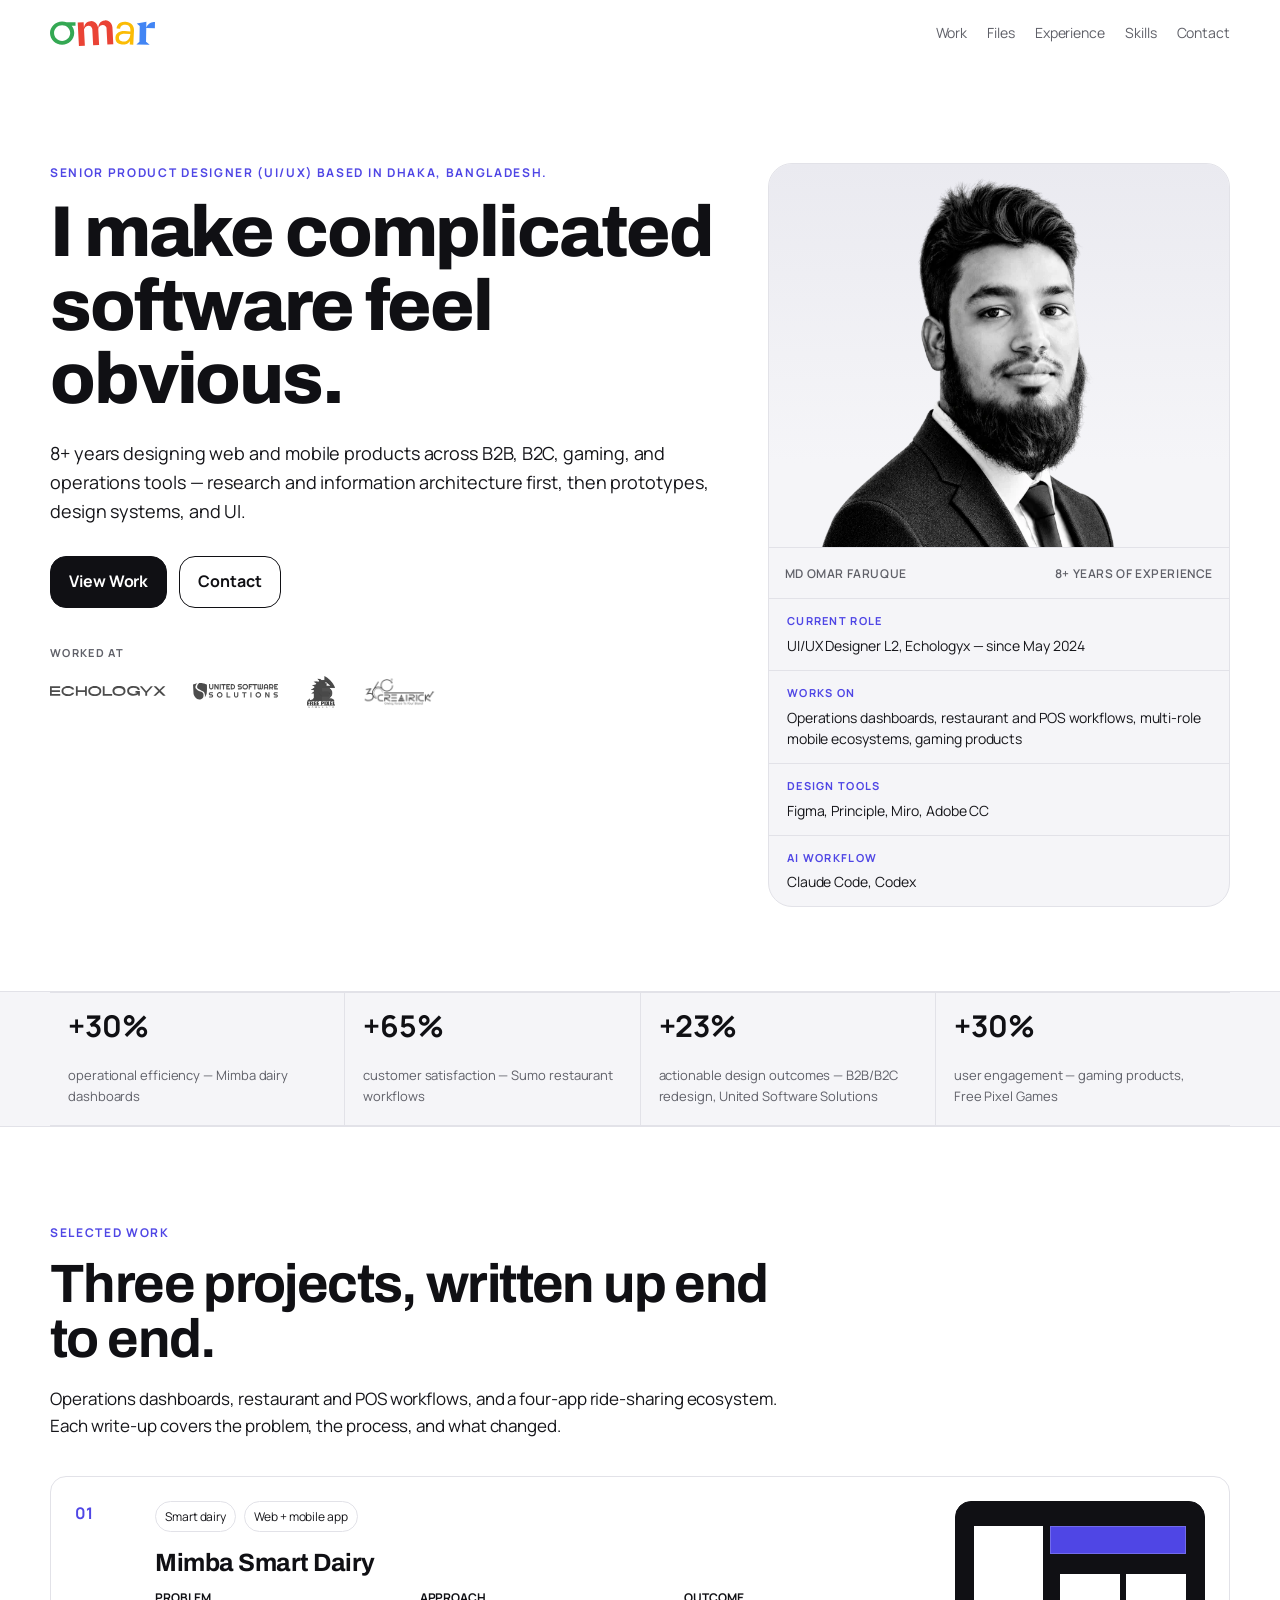
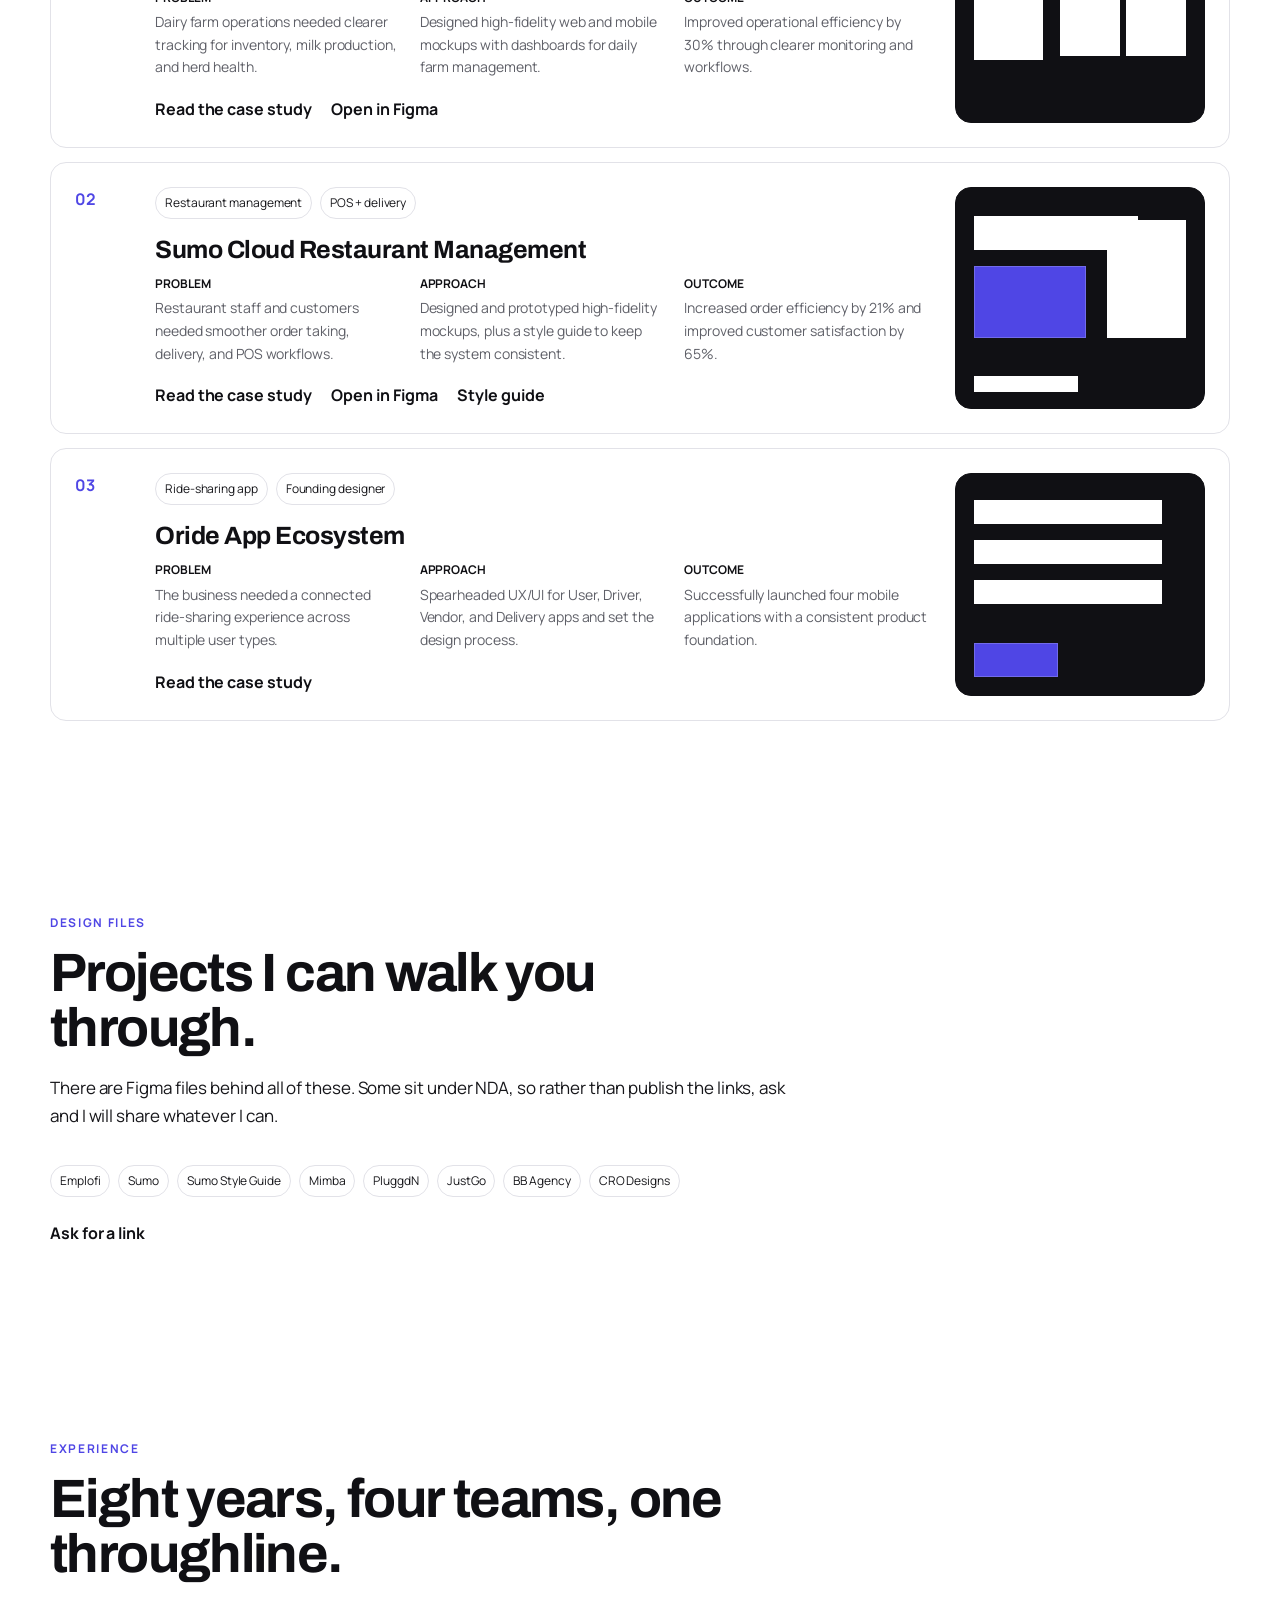
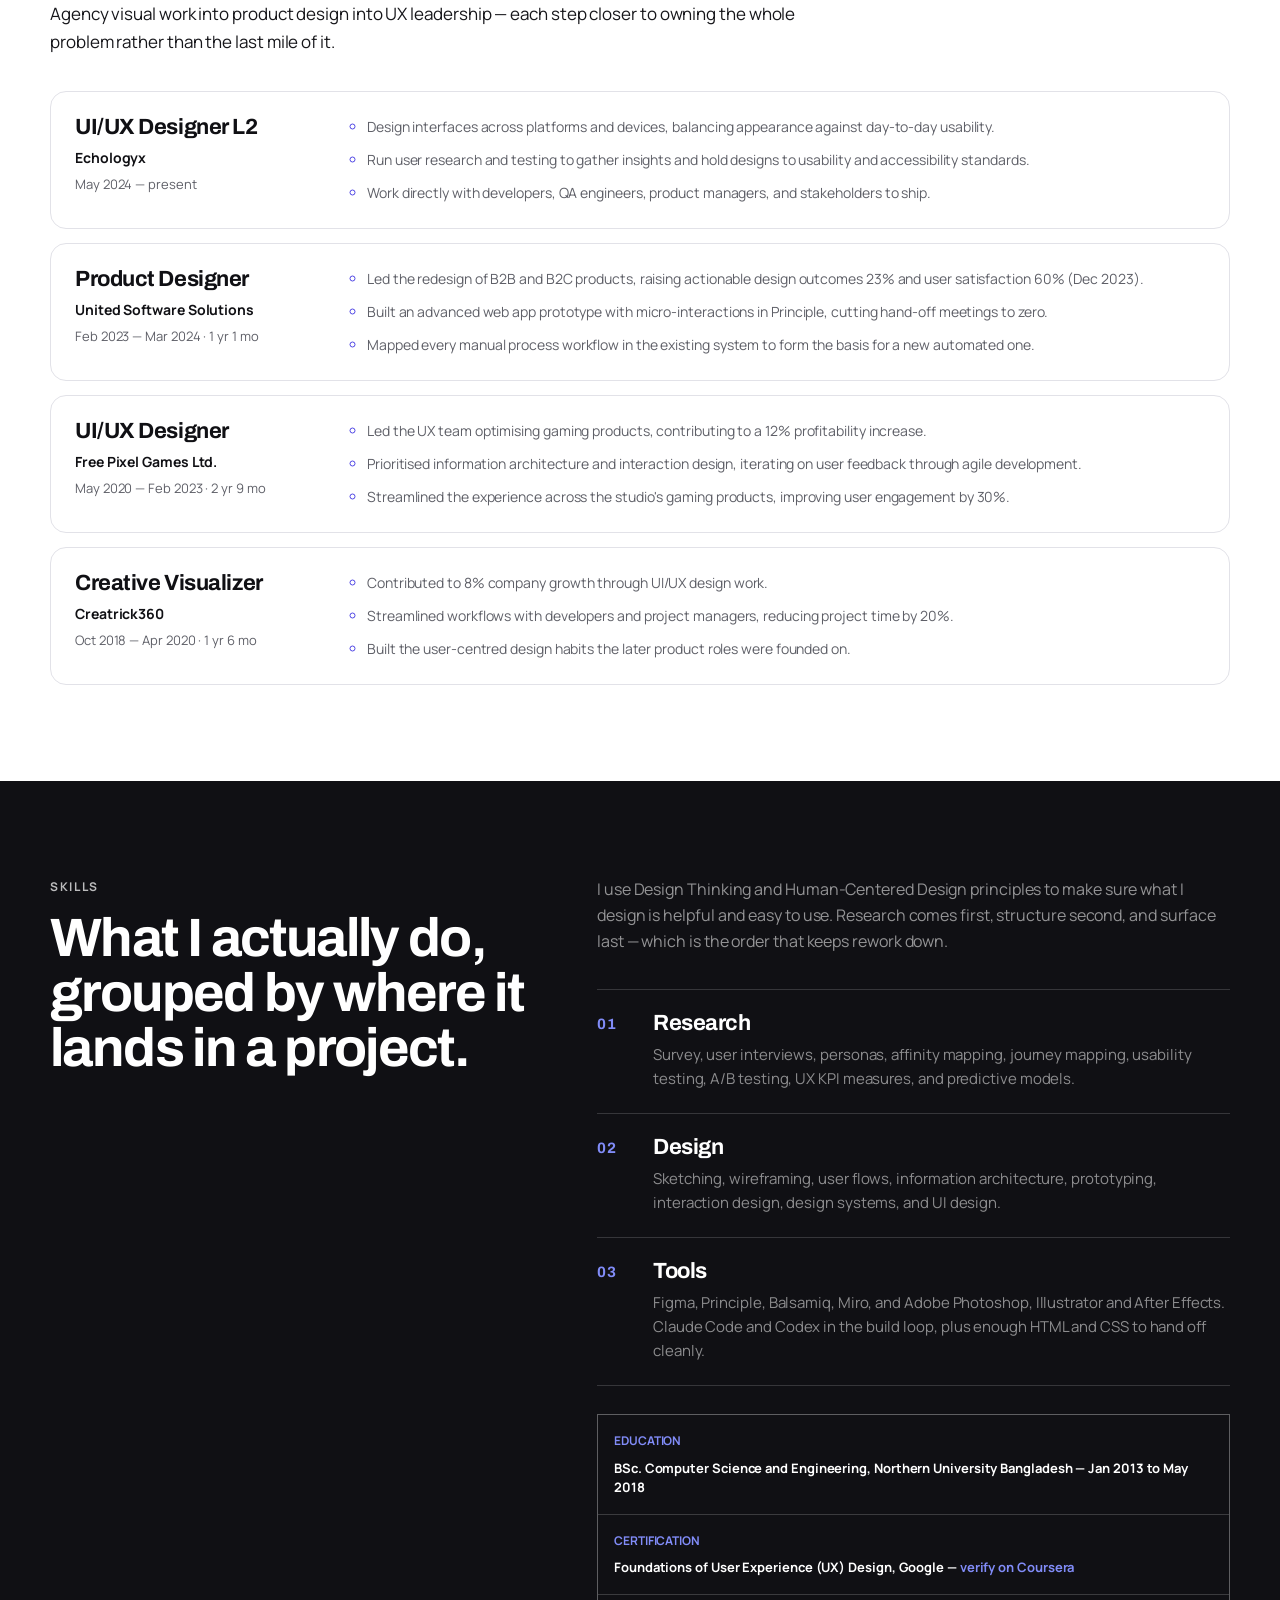
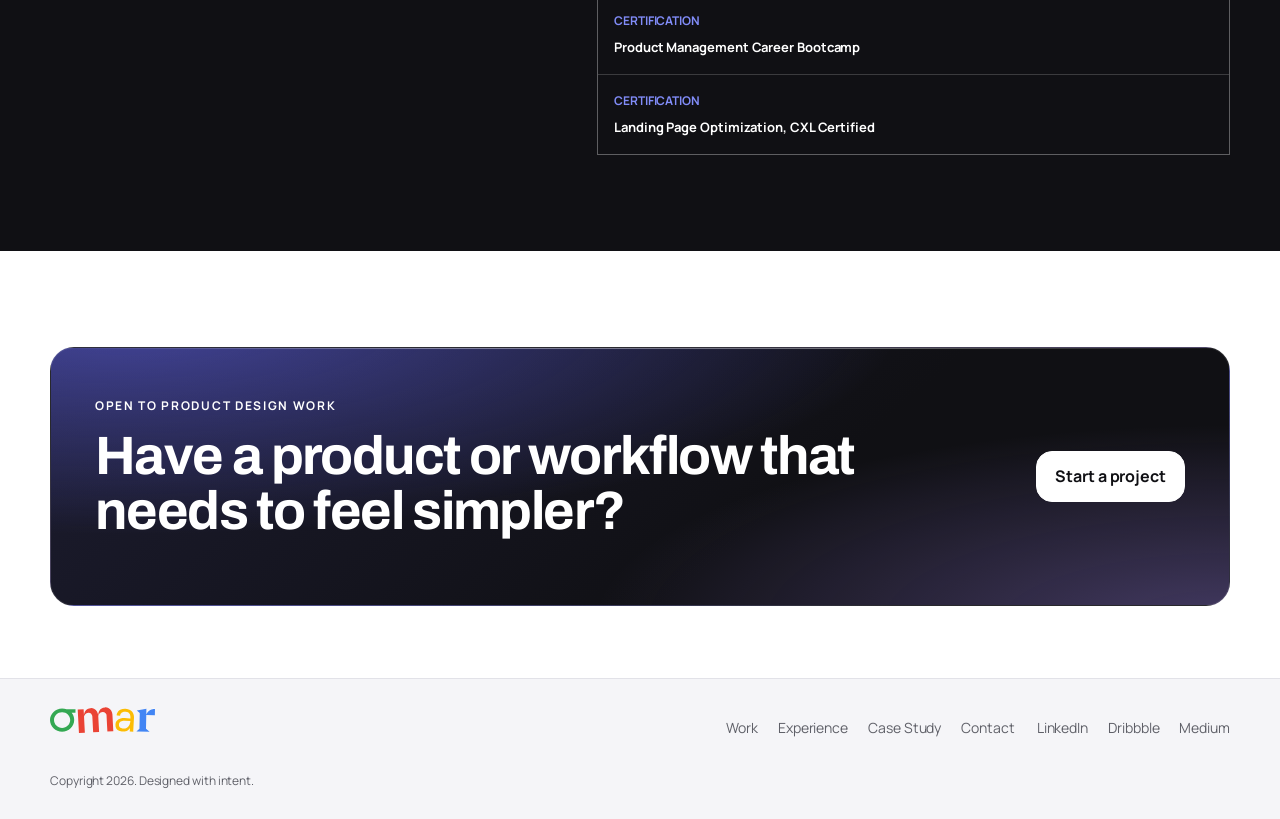
==== index.html @ 3c1ce565 "Drop the Based in row and loosen the portrait crop The card is down to four rows: current role, work" ====
<!doctype html>
<html lang="en">
  <head>
    <meta charset="utf-8">
    <meta name="viewport" content="width=device-width, initial-scale=1">
    <title>Md Omar Faruque | Senior Product Designer (UI/UX)</title>
    <meta
      name="description"
      content="Portfolio for Md Omar Faruque, a Senior Product Designer (UI/UX) in Dhaka with 8+ years designing web and mobile products across B2B, B2C, gaming, and operations tools."
    >
    <link rel="canonical" href="https://omarshowcase.netlify.app/">

    <link rel="icon" href="favicon.svg" type="image/svg+xml">
    <link rel="apple-touch-icon" href="apple-touch-icon.png">
    <meta name="theme-color" content="#ffffff">

    <meta property="og:type" content="website">
    <meta property="og:site_name" content="Md Omar Faruque">
    <meta property="og:url" content="https://omarshowcase.netlify.app/">
    <meta property="og:title" content="Md Omar Faruque | Senior Product Designer (UI/UX)">
    <meta property="og:description" content="Portfolio for Md Omar Faruque, a Senior Product Designer (UI/UX) in Dhaka with 8+ years designing web and mobile products across B2B, B2C, gaming, and operations tools.">
    <meta property="og:image" content="https://omarshowcase.netlify.app/og-image.png">
    <meta property="og:image:width" content="1200">
    <meta property="og:image:height" content="630">
    <meta property="og:image:alt" content="Md Omar Faruque, Senior Product Designer, Dhaka Bangladesh">

    <meta name="twitter:card" content="summary_large_image">
    <meta name="twitter:title" content="Md Omar Faruque | Senior Product Designer (UI/UX)">
    <meta name="twitter:description" content="Portfolio for Md Omar Faruque, a Senior Product Designer (UI/UX) in Dhaka with 8+ years designing web and mobile products across B2B, B2C, gaming, and operations tools.">
    <meta name="twitter:image" content="https://omarshowcase.netlify.app/og-image.png">

    <link rel="preconnect" href="https://fonts.googleapis.com">
    <link rel="preconnect" href="https://fonts.gstatic.com" crossorigin>
    <link
      rel="stylesheet"
      href="https://fonts.googleapis.com/css2?family=Archivo:wght@600;700;800&family=Manrope:wght@400;500;600;700&display=swap"
    >
    <link rel="stylesheet" href="styles.css">

    <script type="application/ld+json">
      {
        "@context": "https://schema.org",
        "@type": "Person",
        "name": "Md Omar Faruque",
        "jobTitle": "Senior Product Designer (UI/UX)",
        "url": "https://omarshowcase.netlify.app/",
        "email": "mailto:omarmahin0@gmail.com",
        "telephone": "+8801736316043",
        "address": { "@type": "PostalAddress", "addressLocality": "Dhaka", "addressCountry": "BD" },
        "worksFor": { "@type": "Organization", "name": "Echologyx" },
        "alumniOf": { "@type": "CollegeOrUniversity", "name": "Northern University Bangladesh" },
        "knowsAbout": [
          "Product design",
          "UX research",
          "Information architecture",
          "Design systems",
          "Prototyping",
          "Usability testing",
          "A/B testing"
        ],
        "sameAs": [
          "https://www.linkedin.com/in/omarmahin/",
          "https://dribbble.com/omarmahin",
          "https://medium.com/@omarmahin0",
          "https://github.com/omar-mahin"
        ]
      }
    </script>
  </head>
  <body>
    <a class="skip-link" href="#main">Skip to content</a>

    <header class="site-header" data-header>
      <nav class="nav shell" aria-label="Primary navigation">
        <a class="brand" href="index.html" aria-label="Md Omar Faruque home">
          <img class="brand-mark" src="logo-color.svg" alt="Omar" width="494" height="122">
        </a>

        <button class="nav-toggle" type="button" aria-expanded="false" aria-controls="nav-links" data-nav-toggle>
          <span class="sr-only">Toggle navigation</span>
          <span></span>
          <span></span>
        </button>

        <div class="nav-links" id="nav-links" data-nav-links>
          <a href="#work">Work</a>
          <a href="#files">Files</a>
          <a href="#experience">Experience</a>
          <a href="#skills">Skills</a>
          <a href="contact.html">Contact</a>
        </div>
      </nav>
    </header>

    <main id="main">
      <section class="hero shell section-pad" aria-labelledby="hero-title">
        <div class="hero-copy reveal">
          <p class="eyebrow">Senior Product Designer (UI/UX) based in Dhaka, Bangladesh.</p>
          <h1 id="hero-title">I make complicated software feel obvious.</h1>
          <p class="hero-lede">
            8+ years designing web and mobile products across B2B, B2C, gaming, and
            operations tools &mdash; research and information architecture first,
            then prototypes, design systems, and UI.
          </p>
          <div class="hero-actions" aria-label="Primary calls to action">
            <a class="btn btn-primary" href="#work">View Work</a>
            <a class="btn btn-secondary" href="contact.html">Contact</a>
          </div>

          <div class="hero-clients">
            <span>Worked at</span>
            <ul class="logo-row" aria-label="Employers">
              <li>
                <img class="logo-elx" src="logo-echologyx.svg" alt="Echologyx" width="88" height="9">
              </li>
              <li>
                <img class="logo-uss" src="logo-uss.svg" alt="United Software Solutions" width="77" height="15">
              </li>
              <li>
                <img class="logo-fpg" src="logo-fpg.webp" alt="Free Pixel Games" width="105" height="120">
              </li>
              <li>
                <img class="logo-ctk" src="logo-creatrick.webp" alt="Creatrick360" width="328" height="120">
              </li>
            </ul>
          </div>
        </div>

        <div class="signal-board reveal" aria-labelledby="glance-title">
          <img
            class="portrait"
            src="portrait.webp"
            alt="Md Omar Faruque"
            width="760"
            height="760"
            decoding="async"
          >
          <div class="signal-topline">
            <span id="glance-title">Md Omar Faruque</span>
            <span>8+ years of experience</span>
          </div>
          <dl class="fact-list">
            <div>
              <dt>Current role</dt>
              <dd>UI/UX Designer L2, Echologyx &mdash; since May 2024</dd>
            </div>
            <div>
              <dt>Works on</dt>
              <dd>Operations dashboards, restaurant and POS workflows, multi-role mobile ecosystems, gaming products</dd>
            </div>
            <div>
              <dt>Design tools</dt>
              <dd>Figma, Principle, Miro, Adobe CC</dd>
            </div>
            <div>
              <dt>AI workflow</dt>
              <dd>Claude Code, Codex</dd>
            </div>
          </dl>
        </div>
      </section>

      <section class="trust-strip" aria-label="Measured outcomes">
        <div class="shell trust-grid reveal">
          <div>
            <strong>+30%</strong>
            <span>operational efficiency &mdash; Mimba dairy dashboards</span>
          </div>
          <div>
            <strong>+65%</strong>
            <span>customer satisfaction &mdash; Sumo restaurant workflows</span>
          </div>
          <div>
            <strong>+23%</strong>
            <span>actionable design outcomes &mdash; B2B/B2C redesign, United Software Solutions</span>
          </div>
          <div>
            <strong>+30%</strong>
            <span>user engagement &mdash; gaming products, Free Pixel Games</span>
          </div>
        </div>
      </section>

      <section class="section shell" id="work" aria-labelledby="work-title">
        <div class="section-heading reveal">
          <p class="eyebrow">Selected work</p>
          <h2 id="work-title">Three projects, written up end to end.</h2>
          <p>
            Operations dashboards, restaurant and POS workflows, and a four-app
            ride-sharing ecosystem. Each write-up covers the problem, the process,
            and what changed.
          </p>
        </div>

        <div class="work-list">
          <article class="work-card reveal">
            <div class="work-inner">
              <div class="work-index">01</div>
              <div class="work-main">
                <p class="tag-row">
                  <span>Smart dairy</span>
                  <span>Web + mobile app</span>
                </p>
                <h3><a href="case-study.html?work=mimba">Mimba Smart Dairy</a></h3>
                <div class="work-detail-grid">
                  <div>
                    <span>Problem</span>
                    <p>Dairy farm operations needed clearer tracking for inventory, milk production, and herd health.</p>
                  </div>
                  <div>
                    <span>Approach</span>
                    <p>Designed high-fidelity web and mobile mockups with dashboards for daily farm management.</p>
                  </div>
                  <div>
                    <span>Outcome</span>
                    <p>Improved operational efficiency by 30% through clearer monitoring and workflows.</p>
                  </div>
                </div>
                <p class="work-actions">
                  <a class="text-link" href="case-study.html?work=mimba">Read the case study</a>
                  <a
                    class="text-link"
                    href="https://www.figma.com/design/SdHv4DPoptVmwilCQqC9G5/MIMBA-Redesign?m=auto&amp;t=3VMGWZZxsRUWzMv9-6"
                    target="_blank"
                    rel="noopener noreferrer"
                  >Open in Figma</a>
                </p>
              </div>
              <div class="project-visual visual-analytics" aria-hidden="true">
                <span></span>
                <span></span>
                <span></span>
                <span></span>
              </div>
            </div>
          </article>

          <article class="work-card reveal">
            <div class="work-inner">
              <div class="work-index">02</div>
              <div class="work-main">
                <p class="tag-row">
                  <span>Restaurant management</span>
                  <span>POS + delivery</span>
                </p>
                <h3><a href="case-study.html?work=sumo">Sumo Cloud Restaurant Management</a></h3>
                <div class="work-detail-grid">
                  <div>
                    <span>Problem</span>
                    <p>Restaurant staff and customers needed smoother order taking, delivery, and POS workflows.</p>
                  </div>
                  <div>
                    <span>Approach</span>
                    <p>Designed and prototyped high-fidelity mockups, plus a style guide to keep the system consistent.</p>
                  </div>
                  <div>
                    <span>Outcome</span>
                    <p>Increased order efficiency by 21% and improved customer satisfaction by 65%.</p>
                  </div>
                </div>
                <p class="work-actions">
                  <a class="text-link" href="case-study.html?work=sumo">Read the case study</a>
                  <a
                    class="text-link"
                    href="https://www.figma.com/design/eFVkKRA64gOE8355BxIgT2/SUMO--Restaurant-Management-System?m=auto&amp;t=3VMGWZZxsRUWzMv9-6"
                    target="_blank"
                    rel="noopener noreferrer"
                  >Open in Figma</a>
                  <a
                    class="text-link"
                    href="https://www.figma.com/design/XGqCnlhwkibeddAidSZUm7/Sumo---Style-Guide?m=auto&amp;t=3VMGWZZxsRUWzMv9-6"
                    target="_blank"
                    rel="noopener noreferrer"
                  >Style guide</a>
                </p>
              </div>
              <div class="project-visual visual-checkout" aria-hidden="true">
                <span></span>
                <span></span>
                <span></span>
                <span></span>
              </div>
            </div>
          </article>

          <article class="work-card reveal">
            <div class="work-inner">
              <div class="work-index">03</div>
              <div class="work-main">
                <p class="tag-row">
                  <span>Ride-sharing app</span>
                  <span>Founding designer</span>
                </p>
                <h3><a href="case-study.html?work=oride">Oride App Ecosystem</a></h3>
                <div class="work-detail-grid">
                  <div>
                    <span>Problem</span>
                    <p>The business needed a connected ride-sharing experience across multiple user types.</p>
                  </div>
                  <div>
                    <span>Approach</span>
                    <p>Spearheaded UX/UI for User, Driver, Vendor, and Delivery apps and set the design process.</p>
                  </div>
                  <div>
                    <span>Outcome</span>
                    <p>Successfully launched four mobile applications with a consistent product foundation.</p>
                  </div>
                </div>
                <p class="work-actions">
                  <a class="text-link" href="case-study.html?work=oride">Read the case study</a>
                </p>
              </div>
              <div class="project-visual visual-lending" aria-hidden="true">
                <span></span>
                <span></span>
                <span></span>
                <span></span>
              </div>
            </div>
          </article>
        </div>
      </section>

      <section class="section shell" id="files" aria-labelledby="files-title">
        <div class="section-heading reveal">
          <p class="eyebrow">Design files</p>
          <h2 id="files-title">Projects I can walk you through.</h2>
          <p>
            There are Figma files behind all of these. Some sit under NDA, so rather
            than publish the links, ask and I will share whatever I can.
          </p>
        </div>

        <div class="client-row reveal" aria-label="Projects with design files">
          <span>Emplofi</span>
          <span>Sumo</span>
          <span>Sumo Style Guide</span>
          <span>Mimba</span>
          <span>PluggdN</span>
          <span>JustGo</span>
          <span>BB Agency</span>
          <span>CRO Designs</span>
        </div>

        <p class="files-cta reveal">
          <a class="text-link" href="contact.html">Ask for a link</a>
        </p>
      </section>

      <section class="section shell" id="experience" aria-labelledby="experience-title">
        <div class="section-heading reveal">
          <p class="eyebrow">Experience</p>
          <h2 id="experience-title">Eight years, four teams, one throughline.</h2>
          <p>
            Agency visual work into product design into UX leadership &mdash; each
            step closer to owning the whole problem rather than the last mile of it.
          </p>
        </div>

        <ol class="timeline">
          <li class="role reveal">
            <div class="role-head">
              <h3>UI/UX Designer L2</h3>
              <p class="role-org">Echologyx</p>
              <p class="role-dates">May 2024 &mdash; present</p>
            </div>
            <ul class="role-points">
              <li>Design interfaces across platforms and devices, balancing appearance against day-to-day usability.</li>
              <li>Run user research and testing to gather insights and hold designs to usability and accessibility standards.</li>
              <li>Work directly with developers, QA engineers, product managers, and stakeholders to ship.</li>
            </ul>
          </li>

          <li class="role reveal">
            <div class="role-head">
              <h3>Product Designer</h3>
              <p class="role-org">United Software Solutions</p>
              <p class="role-dates">Feb 2023 &mdash; Mar 2024 &middot; 1 yr 1 mo</p>
            </div>
            <ul class="role-points">
              <li>Led the redesign of B2B and B2C products, raising actionable design outcomes 23% and user satisfaction 60% (Dec 2023).</li>
              <li>Built an advanced web app prototype with micro-interactions in Principle, cutting hand-off meetings to zero.</li>
              <li>Mapped every manual process workflow in the existing system to form the basis for a new automated one.</li>
            </ul>
          </li>

          <li class="role reveal">
            <div class="role-head">
              <h3>UI/UX Designer</h3>
              <p class="role-org">Free Pixel Games Ltd.</p>
              <p class="role-dates">May 2020 &mdash; Feb 2023 &middot; 2 yr 9 mo</p>
            </div>
            <ul class="role-points">
              <li>Led the UX team optimising gaming products, contributing to a 12% profitability increase.</li>
              <li>Prioritised information architecture and interaction design, iterating on user feedback through agile development.</li>
              <li>Streamlined the experience across the studio's gaming products, improving user engagement by 30%.</li>
            </ul>
          </li>

          <li class="role reveal">
            <div class="role-head">
              <h3>Creative Visualizer</h3>
              <p class="role-org">Creatrick360</p>
              <p class="role-dates">Oct 2018 &mdash; Apr 2020 &middot; 1 yr 6 mo</p>
            </div>
            <ul class="role-points">
              <li>Contributed to 8% company growth through UI/UX design work.</li>
              <li>Streamlined workflows with developers and project managers, reducing project time by 20%.</li>
              <li>Built the user-centred design habits the later product roles were founded on.</li>
            </ul>
          </li>
        </ol>
      </section>

      <section class="section section-invert" id="skills" aria-labelledby="skills-title">
        <div class="shell about-grid">
          <div class="section-heading reveal">
            <p class="eyebrow">Skills</p>
            <h2 id="skills-title">What I actually do, grouped by where it lands in a project.</h2>
          </div>
          <div class="about-copy reveal">
            <p>
              I use Design Thinking and Human-Centered Design principles to make sure what
              I design is helpful and easy to use. Research comes first, structure second,
              and surface last &mdash; which is the order that keeps rework down.
            </p>

            <ol class="capability-list">
              <li>
                <span class="capability-index">01</span>
                <div class="capability-body">
                  <h3>Research</h3>
                  <p>Survey, user interviews, personas, affinity mapping, journey mapping, usability testing, A/B testing, UX KPI measures, and predictive models.</p>
                </div>
              </li>
              <li>
                <span class="capability-index">02</span>
                <div class="capability-body">
                  <h3>Design</h3>
                  <p>Sketching, wireframing, user flows, information architecture, prototyping, interaction design, design systems, and UI design.</p>
                </div>
              </li>
              <li>
                <span class="capability-index">03</span>
                <div class="capability-body">
                  <h3>Tools</h3>
                  <p>Figma, Principle, Balsamiq, Miro, and Adobe Photoshop, Illustrator and After Effects. Claude Code and Codex in the build loop, plus enough HTML and CSS to hand off cleanly.</p>
                </div>
              </li>
            </ol>

            <div class="credential-grid" aria-label="Education and certifications">
              <div>
                <span>Education</span>
                <strong>BSc. Computer Science and Engineering, Northern University Bangladesh &mdash; Jan 2013 to May 2018</strong>
              </div>
              <div>
                <span>Certification</span>
                <strong>
                  Foundations of User Experience (UX) Design, Google &mdash;
                  <a class="text-link" href="https://www.coursera.org/account/accomplishments/certificate/3TKT4LXVLS7W" target="_blank" rel="noopener noreferrer">verify on Coursera</a>
                </strong>
              </div>
              <div>
                <span>Certification</span>
                <strong>Product Management Career Bootcamp</strong>
              </div>
              <div>
                <span>Certification</span>
                <strong>Landing Page Optimization, CXL Certified</strong>
              </div>
            </div>
          </div>
        </div>
      </section>

      <section class="section shell final-cta reveal" aria-labelledby="cta-title">
        <div>
          <p class="eyebrow">Open to product design work</p>
          <h2 id="cta-title">Have a product or workflow that needs to feel simpler?</h2>
        </div>
        <div class="cta-actions">
          <a class="btn btn-primary" href="contact.html">Start a project</a>
        </div>
      </section>
    </main>

    <footer class="site-footer">
      <div class="shell footer-grid">
        <a class="brand" href="index.html" aria-label="Md Omar Faruque home">
          <img class="brand-mark" src="logo-color.svg" alt="Omar" width="494" height="122">
        </a>
        <nav class="footer-links" aria-label="Footer navigation">
          <a href="#work">Work</a>
          <a href="#experience">Experience</a>
          <a href="case-study.html">Case Study</a>
          <a href="contact.html">Contact</a>
        </nav>
        <div class="social-links" aria-label="Social links">
          <a href="https://www.linkedin.com/in/omarmahin/" target="_blank" rel="noopener noreferrer me">LinkedIn</a>
          <a href="https://dribbble.com/omarmahin" target="_blank" rel="noopener noreferrer me">Dribbble</a>
          <a href="https://medium.com/@omarmahin0" target="_blank" rel="noopener noreferrer me">Medium</a>
        </div>
        <p class="copyright">Copyright 2026. Designed with intent.</p>
      </div>
    </footer>

    <script src="script.js"></script>
  </body>
</html>
---- styles.css ----
:root {
  --font-sans: "Manrope", ui-sans-serif, system-ui, -apple-system, "Segoe UI", Roboto,
    Helvetica, Arial, sans-serif;
  --font-display: "Archivo", var(--font-sans);

  --black: #101014;
  --white: #ffffff;
  --accent: #4f46e5;
  --accent-on-dark: #818cf8;
  --ink: #16161a;
  --muted: #5f6068;
  --line: #e2e2e8;
  --soft: #f5f5f8;
  --soft-2: #eaeaf0;
  --focus: #4338ca;
  --header: rgba(255, 255, 255, 0.9);
  --max: 1180px;
  --pad: 20px;
  --radius: 16px;
  --radius-sm: 10px;
  --ease: cubic-bezier(0.22, 1, 0.36, 1);
}

* {
  box-sizing: border-box;
}

html {
  scroll-behavior: smooth;
}

body {
  margin: 0;
  color: var(--black);
  background: var(--white);
  font-family: var(--font-sans);
  font-size: 16px;
  line-height: 1.62;
  letter-spacing: -0.005em;
  text-rendering: optimizeLegibility;
  -webkit-font-smoothing: antialiased;
}

body.nav-open {
  overflow: hidden;
}

img,
svg {
  display: block;
  max-width: 100%;
}

a {
  color: inherit;
  text-decoration: none;
}

button,
input,
textarea,
select {
  font: inherit;
}

button {
  cursor: pointer;
}

::selection {
  color: var(--white);
  background: var(--accent);
}

.sr-only {
  position: absolute;
  width: 1px;
  height: 1px;
  padding: 0;
  margin: -1px;
  overflow: hidden;
  clip: rect(0, 0, 0, 0);
  white-space: nowrap;
  border: 0;
}

.skip-link {
  position: fixed;
  top: 12px;
  left: 12px;
  z-index: 200;
  padding: 10px 14px;
  color: var(--white);
  background: var(--black);
  transform: translateY(-160%);
  transition: transform 180ms var(--ease);
}

.skip-link:focus {
  transform: translateY(0);
}

.shell {
  width: min(100% - (var(--pad) * 2), var(--max));
  margin-inline: auto;
}

.section-pad {
  padding-top: 84px;
  padding-bottom: 48px;
}

.section {
  padding-top: 72px;
  padding-bottom: 72px;
}

.site-header {
  position: sticky;
  top: 0;
  z-index: 100;
  background: var(--header);
  border-bottom: 1px solid transparent;
  backdrop-filter: blur(14px);
  transition: border-color 180ms ease, background 180ms ease;
}

.site-header.is-scrolled {
  border-bottom-color: var(--line);
}

.nav {
  min-height: 66px;
  display: flex;
  align-items: center;
  justify-content: space-between;
  gap: 18px;
}

.brand {
  display: inline-flex;
  align-items: center;
}

.brand-mark {
  width: auto;
  height: 26px;
}

.nav-toggle {
  width: 44px;
  height: 44px;
  display: inline-grid;
  place-items: center;
  gap: 0;
  padding: 0;
  color: var(--black);
  background: var(--white);
  border: 1px solid var(--line);
  border-radius: var(--radius);
}

.nav-toggle span:not(.sr-only) {
  width: 18px;
  height: 1px;
  display: block;
  background: currentColor;
  transition: transform 180ms var(--ease);
}

.nav-toggle[aria-expanded="true"] span:nth-child(2) {
  transform: translateY(4px) rotate(45deg);
}

.nav-toggle[aria-expanded="true"] span:nth-child(3) {
  transform: translateY(-4px) rotate(-45deg);
}

.nav-links {
  position: fixed;
  inset: 66px var(--pad) auto var(--pad);
  display: grid;
  gap: 4px;
  padding: 12px;
  background: var(--white);
  border: 1px solid var(--line);
  border-radius: var(--radius);
  box-shadow: 0 28px 60px rgba(0, 0, 0, 0.14);
  opacity: 0;
  pointer-events: none;
  transform: translateY(-8px);
  transition: opacity 180ms var(--ease), transform 180ms var(--ease);
}

.nav-links.is-open {
  opacity: 1;
  pointer-events: auto;
  transform: translateY(0);
}

.nav-links a,
.footer-links a,
.social-links a,
.social-links span {
  position: relative;
  min-height: 42px;
  display: inline-flex;
  align-items: center;
  color: var(--muted);
  font-size: 14px;
  transition: color 160ms ease;
}

.nav-links a {
  padding: 0 10px;
}

.nav-links a:hover,
.footer-links a:hover,
.social-links a:hover,
.nav-links a[aria-current="page"] {
  color: var(--black);
}

.nav-links a::after,
.footer-links a::after,
.social-links a::after,
.text-link::after,
.back-link::after {
  content: "";
  position: absolute;
  right: 0;
  bottom: 7px;
  left: 0;
  height: 1px;
  background: var(--accent);
  transform: scaleX(0);
  transform-origin: left;
  transition: transform 180ms var(--ease);
}

.nav-links a:hover::after,
.footer-links a:hover::after,
.social-links a:hover::after,
.text-link:hover::after,
.back-link:hover::after {
  transform: scaleX(1);
}

.hero {
  display: grid;
  gap: 44px;
  min-height: 0;
  align-items: start;
}

.eyebrow {
  margin: 0 0 14px;
  color: var(--accent);
  font-size: 12px;
  font-weight: 700;
  letter-spacing: 0.14em;
  text-transform: uppercase;
}

h1,
h2,
h3,
p {
  margin-top: 0;
}

h1,
h2,
h3 {
  font-family: var(--font-display);
  line-height: 1.02;
  font-weight: 700;
  letter-spacing: -0.03em;
  overflow-wrap: break-word;
}

h1 {
  max-width: 17ch;
  margin-bottom: 22px;
  font-size: 40px;
  font-weight: 800;
}

h2 {
  margin-bottom: 18px;
  font-size: 32px;
}

h3 {
  margin-bottom: 12px;
  font-size: 20px;
  letter-spacing: -0.02em;
}

p {
  color: var(--muted);
}

.hero-lede {
  max-width: 680px;
  margin-bottom: 30px;
  color: var(--ink);
  font-size: 15px;
}

.hero-actions,
.cta-actions {
  display: flex;
  flex-wrap: wrap;
  gap: 12px;
  align-items: center;
}

.btn {
  min-height: 46px;
  display: inline-flex;
  align-items: center;
  justify-content: center;
  padding: 12px 18px;
  border: 1px solid var(--black);
  border-radius: var(--radius);
  font-weight: 700;
  transition: transform 160ms var(--ease), background 160ms ease, color 160ms ease, border-color 160ms ease;
}

.btn:hover {
  transform: translateY(-2px);
}

.btn-primary {
  color: var(--white);
  background: var(--black);
}

.btn-primary:hover {
  border-color: var(--accent);
  background: var(--accent);
}

.btn-secondary {
  color: var(--black);
  background: var(--white);
}

.btn-secondary:hover {
  color: var(--accent);
  border-color: var(--accent);
}

.text-link,
.back-link {
  position: relative;
  display: inline-flex;
  width: fit-content;
  color: var(--black);
  font-weight: 700;
}

.signal-board {
  position: relative;
  overflow: hidden;
  border: 1px solid var(--line);
  border-radius: 24px;
  background: var(--soft);
}

.portrait {
  width: 100%;
  height: auto;
  aspect-ratio: 6 / 5;
  object-fit: cover;
  object-position: 50% 20%;
  background: linear-gradient(180deg, var(--soft-2) 0%, var(--soft) 78%);
}

.signal-topline,
.signal-topline span {
  white-space: nowrap;
}

.fact-list {
  position: relative;
  z-index: 1;
}

.signal-topline {
  min-height: 52px;
  display: flex;
  align-items: center;
  justify-content: space-between;
  gap: 4px 12px;
  flex-wrap: wrap;
  padding: 14px 16px;
  border-top: 1px solid var(--line);
  border-bottom: 1px solid var(--line);
  color: var(--muted);
  font-size: 12px;
  font-weight: 600;
  letter-spacing: 0.05em;
  text-transform: uppercase;
}

.hero-clients {
  margin-top: 36px;
}

.hero-clients > span {
  display: block;
  margin-bottom: 2px;
  color: var(--muted);
  font-size: 11px;
  font-weight: 700;
  letter-spacing: 0.12em;
  text-transform: uppercase;
}

.logo-row {
  display: flex;
  flex-wrap: wrap;
  align-items: center;
  gap: 14px 26px;
  margin: 14px 0 0;
  padding: 0;
  list-style: none;
}

.logo-row img {
  display: block;
  width: auto;
  opacity: 0.76;
}

.logo-elx {
  height: 12px;
}

.logo-uss {
  height: 17px;
}

.logo-fpg {
  height: 32px;
}

/* Finer strokes than the rest, so it needs a little more size and weight
   to sit at the same optical level. */
.logo-ctk {
  height: 28px;
  opacity: 0.95;
}

.trust-strip {
  border-block: 1px solid var(--line);
  background: var(--soft);
}

.trust-grid {
  display: grid;
  grid-template-columns: 1fr 1fr;
  gap: 1px;
  padding-top: 1px;
  padding-bottom: 1px;
  background: var(--line);
}

.trust-grid div {
  min-height: 132px;
  display: flex;
  flex-direction: column;
  justify-content: space-between;
  padding: 18px;
  background: var(--soft);
}

.trust-grid strong {
  color: var(--black);
  font-size: 30px;
  line-height: 1;
}

.trust-grid span {
  color: var(--muted);
  font-size: 13px;
}

.section-heading {
  max-width: 760px;
  margin-bottom: 36px;
}

.section-heading p:not(.eyebrow) {
  color: var(--ink);
  font-size: 16px;
}

.work-list {
  display: grid;
  gap: 14px;
}

.work-card {
  border: 1px solid var(--line);
  border-radius: var(--radius);
  background: var(--white);
  transition: transform 180ms var(--ease), border-color 180ms ease, box-shadow 180ms ease;
}

.work-card:hover {
  transform: translateY(-4px);
  border-color: var(--black);
  box-shadow: 0 22px 50px rgba(0, 0, 0, 0.08);
}

.work-inner {
  display: grid;
  gap: 20px;
  padding: 20px;
}

.work-index {
  color: var(--accent);
  font-weight: 700;
}

.tag-row {
  display: flex;
  flex-wrap: wrap;
  gap: 8px;
  margin-bottom: 18px;
}

.tag-row span,
.client-row span {
  display: inline-flex;
  min-height: 30px;
  align-items: center;
  padding: 5px 9px;
  border: 1px solid var(--line);
  border-radius: 999px;
  color: var(--ink);
  background: var(--white);
  font-size: 12px;
}

.work-main h3 {
  font-size: 25px;
}

.work-detail-grid {
  display: grid;
  gap: 18px;
}

.work-detail-grid span {
  display: block;
  margin-bottom: 4px;
  color: var(--black);
  font-size: 12px;
  font-weight: 700;
  text-transform: uppercase;
}

.work-detail-grid p {
  margin: 0;
  font-size: 14px;
}

.project-visual {
  position: relative;
  min-height: 180px;
  overflow: hidden;
  border: 1px solid var(--black);
  border-radius: var(--radius);
  background: var(--black);
}

.project-visual span {
  position: absolute;
  display: block;
  background: var(--white);
  border: 1px solid rgba(255, 255, 255, 0.2);
}

.visual-checkout span:nth-child(1) {
  width: 66%;
  height: 34px;
  top: 28px;
  left: 18px;
}

.visual-checkout span:nth-child(2) {
  width: 45%;
  height: 72px;
  top: 78px;
  left: 18px;
  background: var(--accent);
}

.visual-checkout span:nth-child(3) {
  width: 32%;
  height: 118px;
  top: 32px;
  right: 18px;
}

.visual-checkout span:nth-child(4) {
  width: 42%;
  height: 16px;
  bottom: 16px;
  left: 18px;
}

.visual-analytics span:nth-child(1) {
  width: 28%;
  height: 134px;
  top: 24px;
  left: 18px;
}

.visual-analytics span:nth-child(2) {
  width: 55%;
  height: 28px;
  top: 24px;
  right: 18px;
  background: var(--accent);
}

.visual-analytics span:nth-child(3) {
  width: 24%;
  height: 82px;
  top: 72px;
  left: 42%;
}

.visual-analytics span:nth-child(4) {
  width: 24%;
  height: 82px;
  top: 72px;
  right: 18px;
}

.visual-lending span:nth-child(1) {
  width: 76%;
  height: 24px;
  top: 26px;
  left: 18px;
}

.visual-lending span:nth-child(2) {
  width: 76%;
  height: 24px;
  top: 66px;
  left: 18px;
}

.visual-lending span:nth-child(3) {
  width: 76%;
  height: 24px;
  top: 106px;
  left: 18px;
}

.visual-lending span:nth-child(4) {
  width: 34%;
  height: 34px;
  bottom: 18px;
  left: 18px;
  background: var(--accent);
}

.section-invert {
  --accent: var(--accent-on-dark);
  color: var(--white);
  background: var(--black);
}

.section-invert .eyebrow,
.section-invert h2,
.section-invert p {
  color: var(--white);
}

.section-invert p {
  opacity: 0.72;
}

.about-grid {
  display: grid;
  gap: 28px;
}

.about-copy {
  max-width: 760px;
}

.about-copy p {
  color: rgba(255, 255, 255, 0.76);
  font-size: 16px;
}

.capability-list {
  margin: 34px 0 0;
  padding: 0;
  list-style: none;
  border-top: 1px solid rgba(255, 255, 255, 0.16);
}

.capability-list li {
  display: grid;
  grid-template-columns: 42px minmax(0, 1fr);
  gap: 14px;
  padding: 22px 0;
  border-bottom: 1px solid rgba(255, 255, 255, 0.16);
}

.capability-index {
  color: var(--accent);
  font-family: var(--font-display);
  font-size: 15px;
  font-weight: 700;
  letter-spacing: 0.04em;
}

.capability-body h3 {
  margin-bottom: 8px;
  color: var(--white);
  font-size: 22px;
}

.capability-body p {
  margin: 0;
  color: rgba(255, 255, 255, 0.72);
  font-size: 15px;
}

.credential-grid {
  display: grid;
  gap: 1px;
  margin-top: 28px;
  background: rgba(255, 255, 255, 0.18);
  border: 1px solid rgba(255, 255, 255, 0.18);
}

.credential-grid div {
  display: grid;
  gap: 8px;
  padding: 16px;
  background: var(--black);
}

.credential-grid span {
  color: var(--accent);
  font-size: 12px;
  font-weight: 700;
  text-transform: uppercase;
}

.credential-grid strong {
  color: var(--white);
  font-size: 13px;
  line-height: 1.5;
}

.process-grid,
.proof-grid,
.fit-grid {
  display: grid;
  gap: 14px;
}

.process-step {
  min-height: 250px;
  display: flex;
  flex-direction: column;
  justify-content: space-between;
  padding: 20px;
  border: 1px solid var(--line);
  border-radius: var(--radius);
  background: var(--white);
}

.process-step span {
  color: var(--accent);
  font-weight: 700;
}

.process-step p {
  margin-bottom: 0;
}

.proof-section {
  border-top: 1px solid var(--line);
}

.proof-card {
  margin: 0;
  min-height: 260px;
  display: flex;
  flex-direction: column;
  justify-content: space-between;
  padding: 22px;
  border: 1px solid var(--line);
  border-radius: var(--radius);
}

.proof-card p {
  margin-bottom: 0;
}

.proof-metric {
  display: block;
  margin-bottom: 36px;
  color: var(--accent);
  font-size: 42px;
  font-weight: 700;
  line-height: 1;
}

.proof-card h3 {
  margin-bottom: 10px;
}

.client-row {
  display: flex;
  flex-wrap: wrap;
  gap: 8px;
  margin-top: 14px;
}

.final-cta,
.next-project {
  position: relative;
  overflow: hidden;
  display: grid;
  gap: 26px;
  margin-top: 72px;
  margin-bottom: 72px;
  padding: 34px 28px;
  color: var(--white);
  border: 1px solid rgba(255, 255, 255, 0.1);
  border-radius: 24px;
  background:
    radial-gradient(120% 150% at 6% -10%, rgba(99, 102, 241, 0.55) 0%, rgba(99, 102, 241, 0) 55%),
    radial-gradient(90% 130% at 100% 108%, rgba(167, 139, 250, 0.34) 0%, rgba(167, 139, 250, 0) 60%),
    linear-gradient(140deg, #1c1c30 0%, #101014 62%);
}

/* A light sweep along the top edge, so the card reads as lit rather than flat. */
.final-cta::before,
.next-project::before {
  content: "";
  position: absolute;
  inset: 0 0 auto;
  height: 1px;
  background: linear-gradient(
    90deg,
    transparent,
    rgba(255, 255, 255, 0.38) 32%,
    rgba(255, 255, 255, 0.38) 68%,
    transparent
  );
}

.final-cta > *,
.next-project > * {
  position: relative;
  z-index: 1;
}

.final-cta h2,
.next-project h2,
.final-cta .eyebrow,
.next-project .eyebrow {
  color: var(--white);
}

.final-cta .btn-primary,
.next-project .btn-primary {
  color: var(--black);
  background: var(--white);
  border-color: var(--white);
}

.final-cta .btn-primary:hover,
.next-project .btn-primary:hover {
  color: var(--white);
  background: var(--accent);
  border-color: var(--accent);
}

.site-footer {
  border-top: 1px solid var(--line);
  padding: 28px 0;
  background: var(--soft);
}

.footer-grid {
  display: grid;
  gap: 22px;
}

.footer-links,
.social-links {
  display: flex;
  flex-wrap: wrap;
  gap: 12px 20px;
}

.copyright {
  margin: 0;
  color: var(--muted);
  font-size: 12px;
}

.case-hero {
  min-height: 72svh;
  display: grid;
  align-content: center;
}

.case-hero h1 {
  margin-top: 18px;
}

.case-hero > p:not(.eyebrow) {
  max-width: 860px;
  color: var(--ink);
  font-size: 18px;
}

.back-link {
  margin-bottom: 18px;
  color: var(--muted);
}

.case-meta {
  display: grid;
  gap: 1px;
  margin-top: 32px;
  background: var(--line);
  border: 1px solid var(--line);
}

.case-meta div {
  display: grid;
  gap: 4px;
  padding: 16px;
  background: var(--white);
}

.case-meta span {
  color: var(--muted);
  font-size: 12px;
  text-transform: uppercase;
}

.case-meta strong {
  font-size: 14px;
}

.case-visual-shell {
  margin-top: -32px;
}

.case-visual {
  padding: 14px;
  color: var(--white);
  background: var(--black);
  border: 1px solid var(--black);
  border-radius: var(--radius);
}

.case-browser {
  height: 34px;
  display: flex;
  align-items: center;
  gap: 8px;
  padding: 0 10px;
  border-bottom: 1px solid rgba(255, 255, 255, 0.18);
}

.case-browser span {
  width: 8px;
  height: 8px;
  border: 1px solid rgba(255, 255, 255, 0.5);
  border-radius: 999px;
}

.case-screen {
  min-height: 320px;
  display: grid;
  grid-template-columns: 80px 1fr;
  gap: 14px;
  padding-top: 14px;
}

.screen-sidebar,
.screen-content {
  border: 1px solid rgba(255, 255, 255, 0.2);
  border-radius: var(--radius);
}

.screen-sidebar {
  background: rgba(255, 255, 255, 0.08);
}

.screen-content {
  position: relative;
  overflow: hidden;
  background: var(--white);
}

.screen-content span {
  position: absolute;
  display: block;
  background: var(--black);
}

.screen-content span:nth-child(1) {
  width: 56%;
  height: 22px;
  top: 28px;
  left: 22px;
}

.screen-content span:nth-child(2) {
  width: 34%;
  height: 94px;
  top: 78px;
  left: 22px;
  background: var(--accent);
}

.screen-content span:nth-child(3) {
  width: 42%;
  height: 146px;
  top: 78px;
  right: 22px;
}

.screen-content span:nth-child(4) {
  width: 44%;
  height: 18px;
  bottom: 30px;
  left: 22px;
}

.case-content {
  display: grid;
  gap: 40px;
  padding-top: 70px;
  padding-bottom: 70px;
}

.case-toc {
  display: none;
}

.case-body {
  display: grid;
  gap: 52px;
}

.case-section {
  padding-bottom: 52px;
  border-bottom: 1px solid var(--line);
}

.case-section:last-child {
  border-bottom: 0;
}

.case-section h2 {
  max-width: 780px;
}

.case-section p:not(.eyebrow),
.takeaway-list {
  max-width: 760px;
  color: var(--ink);
  font-size: 16px;
}

.case-steps,
.result-grid {
  display: grid;
  gap: 12px;
}

.case-steps div,
.result-grid div {
  padding: 18px;
  border: 1px solid var(--line);
  border-radius: var(--radius);
}

.case-steps span {
  display: block;
  margin-bottom: 20px;
  color: var(--accent);
  font-weight: 700;
}

.case-steps p {
  margin: 0;
}

.result-grid strong {
  display: block;
  margin-bottom: 8px;
  font-size: 34px;
  line-height: 1;
}

.result-grid span {
  color: var(--muted);
}

.takeaway-list {
  display: grid;
  gap: 14px;
  padding-left: 20px;
}

.contact-hero {
  display: grid;
  gap: 34px;
  align-items: start;
}

.contact-intro h1 {
  max-width: 860px;
}

.contact-intro p:not(.eyebrow) {
  max-width: 680px;
  color: var(--ink);
  font-size: 17px;
}

.contact-direct {
  display: grid;
  gap: 4px;
  margin-top: 26px;
}

.contact-direct span {
  color: var(--muted);
  font-size: 12px;
  text-transform: uppercase;
}

.contact-form {
  display: grid;
  gap: 18px;
  padding: 18px;
  border: 1px solid var(--black);
  border-radius: var(--radius);
  background: var(--soft);
}

.field-group {
  display: grid;
  gap: 8px;
}

.field-group label {
  font-size: 13px;
  font-weight: 700;
}

.field-group input,
.field-group textarea,
.field-group select {
  width: 100%;
  min-height: 48px;
  padding: 12px;
  color: var(--black);
  background: var(--white);
  border: 1px solid var(--line);
  border-radius: var(--radius);
  outline: none;
  transition: border-color 160ms ease, box-shadow 160ms ease;
}

.field-group textarea {
  min-height: 170px;
  resize: vertical;
}

.field-group input:focus,
.field-group textarea:focus,
.field-group select:focus,
.btn:focus-visible,
.nav-toggle:focus-visible,
a:focus-visible {
  border-color: var(--focus);
  box-shadow: 0 0 0 3px rgba(59, 130, 246, 0.22);
  outline: none;
}

.form-status {
  min-height: 24px;
  margin: 0;
  color: var(--muted);
  font-size: 13px;
}

.contact-fit {
  border-top: 1px solid var(--line);
}

.reveal {
  opacity: 0;
  transform: translateY(18px);
  transition: opacity 520ms var(--ease), transform 520ms var(--ease);
}

.reveal.is-visible {
  opacity: 1;
  transform: translateY(0);
}

.fact-list {
  display: grid;
  margin: 0;
}

.fact-list div {
  padding: 13px 18px;
  border-bottom: 1px solid var(--line);
}

.fact-list div:last-child {
  border-bottom: 0;
}

.fact-list dt {
  margin-bottom: 5px;
  color: var(--accent);
  font-size: 11px;
  font-weight: 700;
  letter-spacing: 0.12em;
  text-transform: uppercase;
}

.fact-list dd {
  margin: 0;
  color: var(--ink);
  font-size: 14px;
  line-height: 1.55;
}

.work-main h3 a {
  color: inherit;
}

.work-card:hover h3 a {
  color: var(--accent);
}

.work-actions {
  display: flex;
  flex-wrap: wrap;
  gap: 8px 20px;
  margin: 18px 0 0;
}

.files-cta {
  margin: 24px 0 0;
}

.timeline {
  display: grid;
  gap: 14px;
  margin: 0;
  padding: 0;
  list-style: none;
}

.role {
  display: grid;
  gap: 16px;
  padding: 20px;
  border: 1px solid var(--line);
  border-radius: var(--radius);
  background: var(--white);
}

.role-head h3 {
  margin-bottom: 8px;
  font-size: 22px;
}

.role-org {
  margin: 0;
  color: var(--black);
  font-size: 14px;
  font-weight: 700;
}

.role-dates {
  margin: 5px 0 0;
  color: var(--muted);
  font-size: 13px;
}

.role-points {
  display: grid;
  gap: 10px;
  margin: 0;
  padding-left: 18px;
}

.role-points li {
  color: var(--muted);
  font-size: 14px;
}

.role-points li::marker {
  color: var(--accent);
}

.credential-grid .text-link {
  color: var(--accent);
}

@media (prefers-reduced-motion: reduce) {
  *,
  *::before,
  *::after {
    scroll-behavior: auto !important;
    transition-duration: 1ms !important;
    animation-duration: 1ms !important;
    animation-iteration-count: 1 !important;
  }

  .reveal {
    opacity: 1;
    transform: none;
  }
}

@media (max-width: 380px) {
  .section-pad {
    padding-top: 64px;
    padding-bottom: 32px;
  }

  h1 {
    font-size: 34px;
  }
}

@media (min-width: 640px) {
  :root {
    --pad: 28px;
  }

  h1 {
    font-size: 58px;
  }

  h2 {
    font-size: 46px;
  }

  .case-meta,
  .result-grid,
  .case-steps,
  .fit-grid {
    grid-template-columns: repeat(3, 1fr);
  }

  .contact-form {
    grid-template-columns: 1fr 1fr;
    padding: 24px;
  }

  .field-full,
  .contact-form .btn,
  .form-status {
    grid-column: 1 / -1;
  }
}

@media (min-width: 780px) {
  .section-pad {
    padding-top: 96px;
    padding-bottom: 84px;
  }

  .section {
    padding-top: 96px;
    padding-bottom: 96px;
  }

  .nav-toggle {
    display: none;
  }

  .nav-links {
    position: static;
    display: flex;
    align-items: center;
    gap: 20px;
    padding: 0;
    border: 0;
    border-radius: 0;
    background: transparent;
    box-shadow: none;
    opacity: 1;
    pointer-events: auto;
    transform: none;
  }

  .nav-links a {
    padding: 0;
  }

  body.nav-open {
    overflow: auto;
  }

  .hero {
    grid-template-columns: minmax(0, 1.05fr) minmax(320px, 0.72fr);
  }


  .trust-grid {
    grid-template-columns: repeat(4, 1fr);
  }

  .work-inner {
    grid-template-columns: 56px minmax(0, 1fr) 250px;
    align-items: stretch;
    gap: 24px;
    padding: 24px;
  }

  .work-detail-grid {
    grid-template-columns: repeat(3, 1fr);
  }

  .about-grid {
    grid-template-columns: 0.82fr 1fr;
    align-items: start;
  }

  .process-grid {
    grid-template-columns: repeat(4, 1fr);
  }

  .proof-grid {
    grid-template-columns: repeat(3, 1fr);
  }

  .final-cta,
  .next-project {
    grid-template-columns: 1fr auto;
    align-items: center;
    margin-top: 96px;
    padding: 48px 44px;
  }

  .footer-grid {
    grid-template-columns: 1fr auto auto;
    align-items: start;
  }

  .copyright {
    grid-column: 1 / -1;
  }

  .case-screen {
    min-height: 460px;
    grid-template-columns: 180px 1fr;
  }

  .case-content {
    grid-template-columns: 220px minmax(0, 1fr);
    align-items: start;
  }

  .case-toc {
    position: sticky;
    top: 92px;
    display: grid;
    gap: 12px;
    padding-top: 4px;
  }

  .case-toc a {
    color: var(--muted);
    font-size: 13px;
    transition: color 160ms ease;
  }

  .case-toc a:hover {
    color: var(--black);
  }

  .contact-hero {
    grid-template-columns: minmax(0, 0.9fr) minmax(360px, 0.72fr);
  }
}

@media (min-width: 1040px) {
  h1 {
    font-size: 72px;
  }

  h2 {
    font-size: 54px;
  }

  .hero-lede {
    font-size: 18px;
  }

  .section-heading p:not(.eyebrow) {
    font-size: 17px;
  }

  .project-visual {
    min-height: 220px;
  }

}

@media (min-width: 640px) {
  .role {
    grid-template-columns: minmax(0, 250px) minmax(0, 1fr);
    gap: 24px;
    padding: 24px;
  }
}
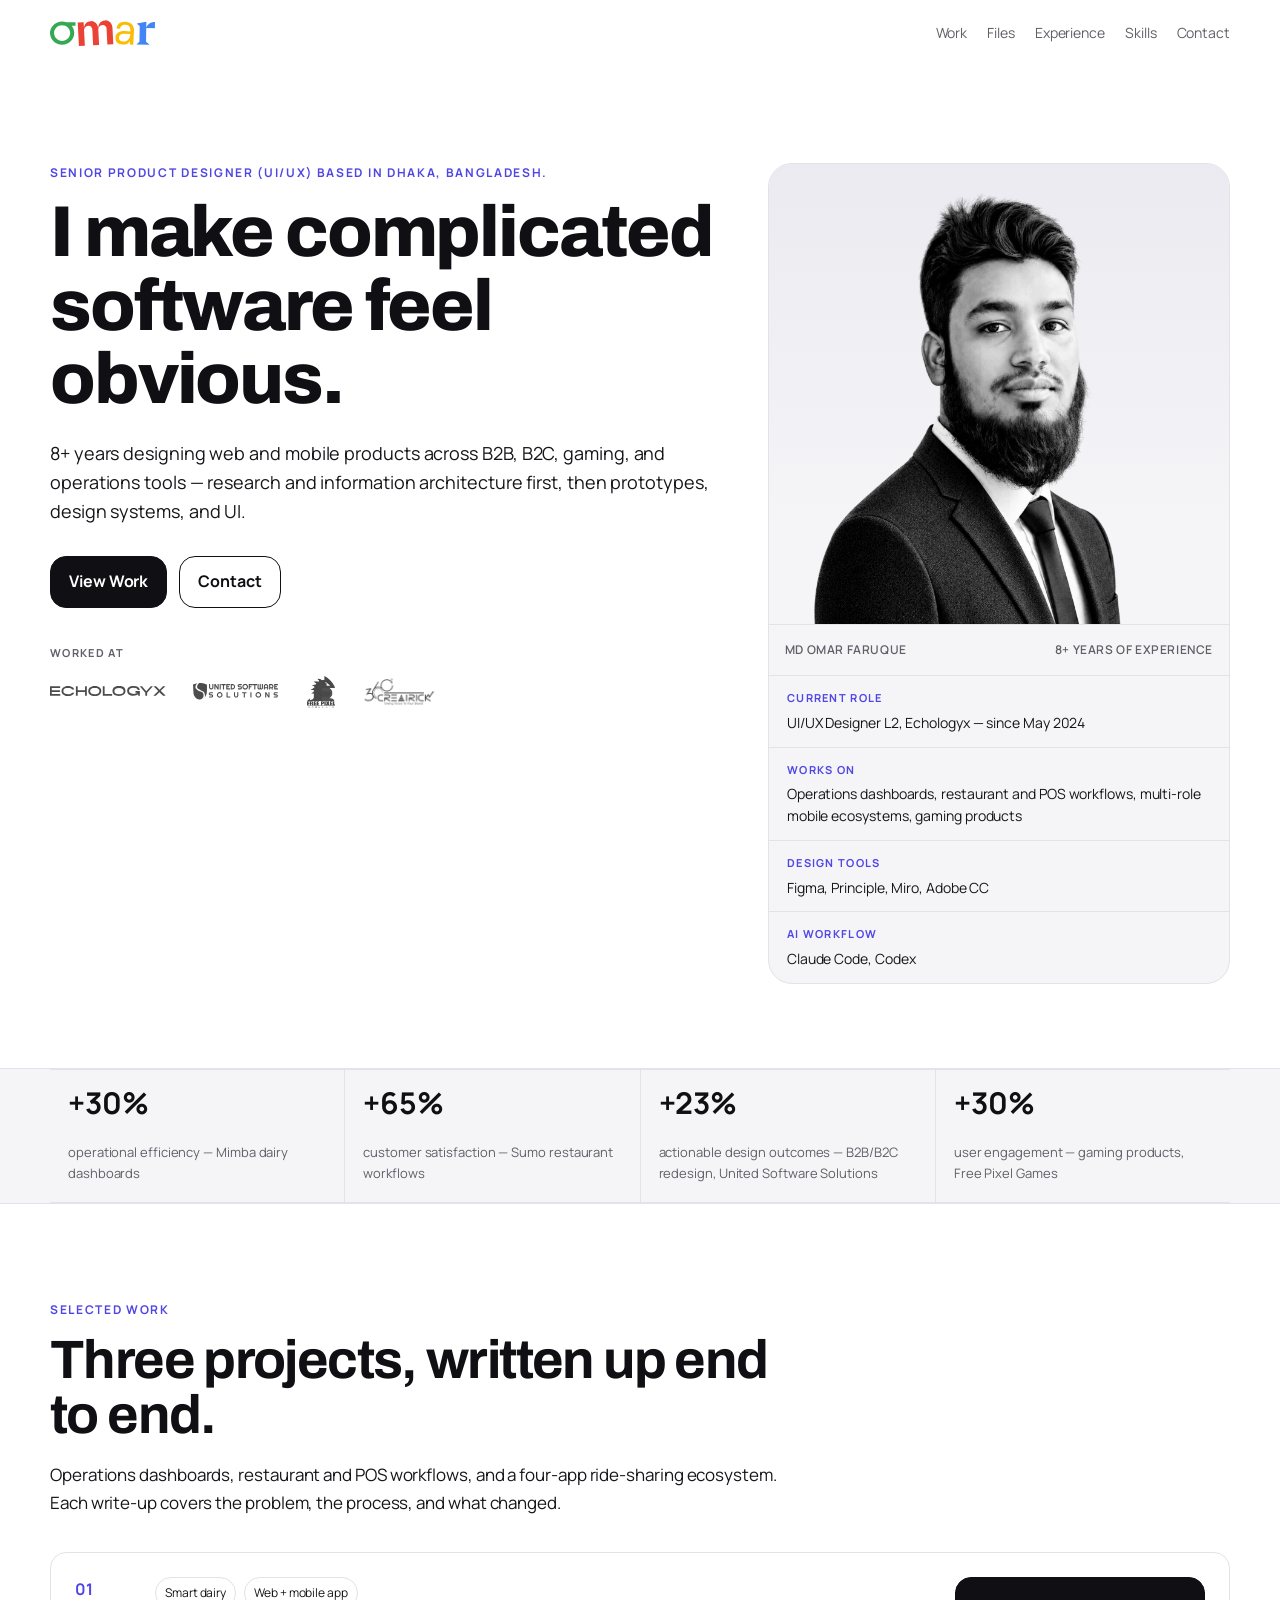
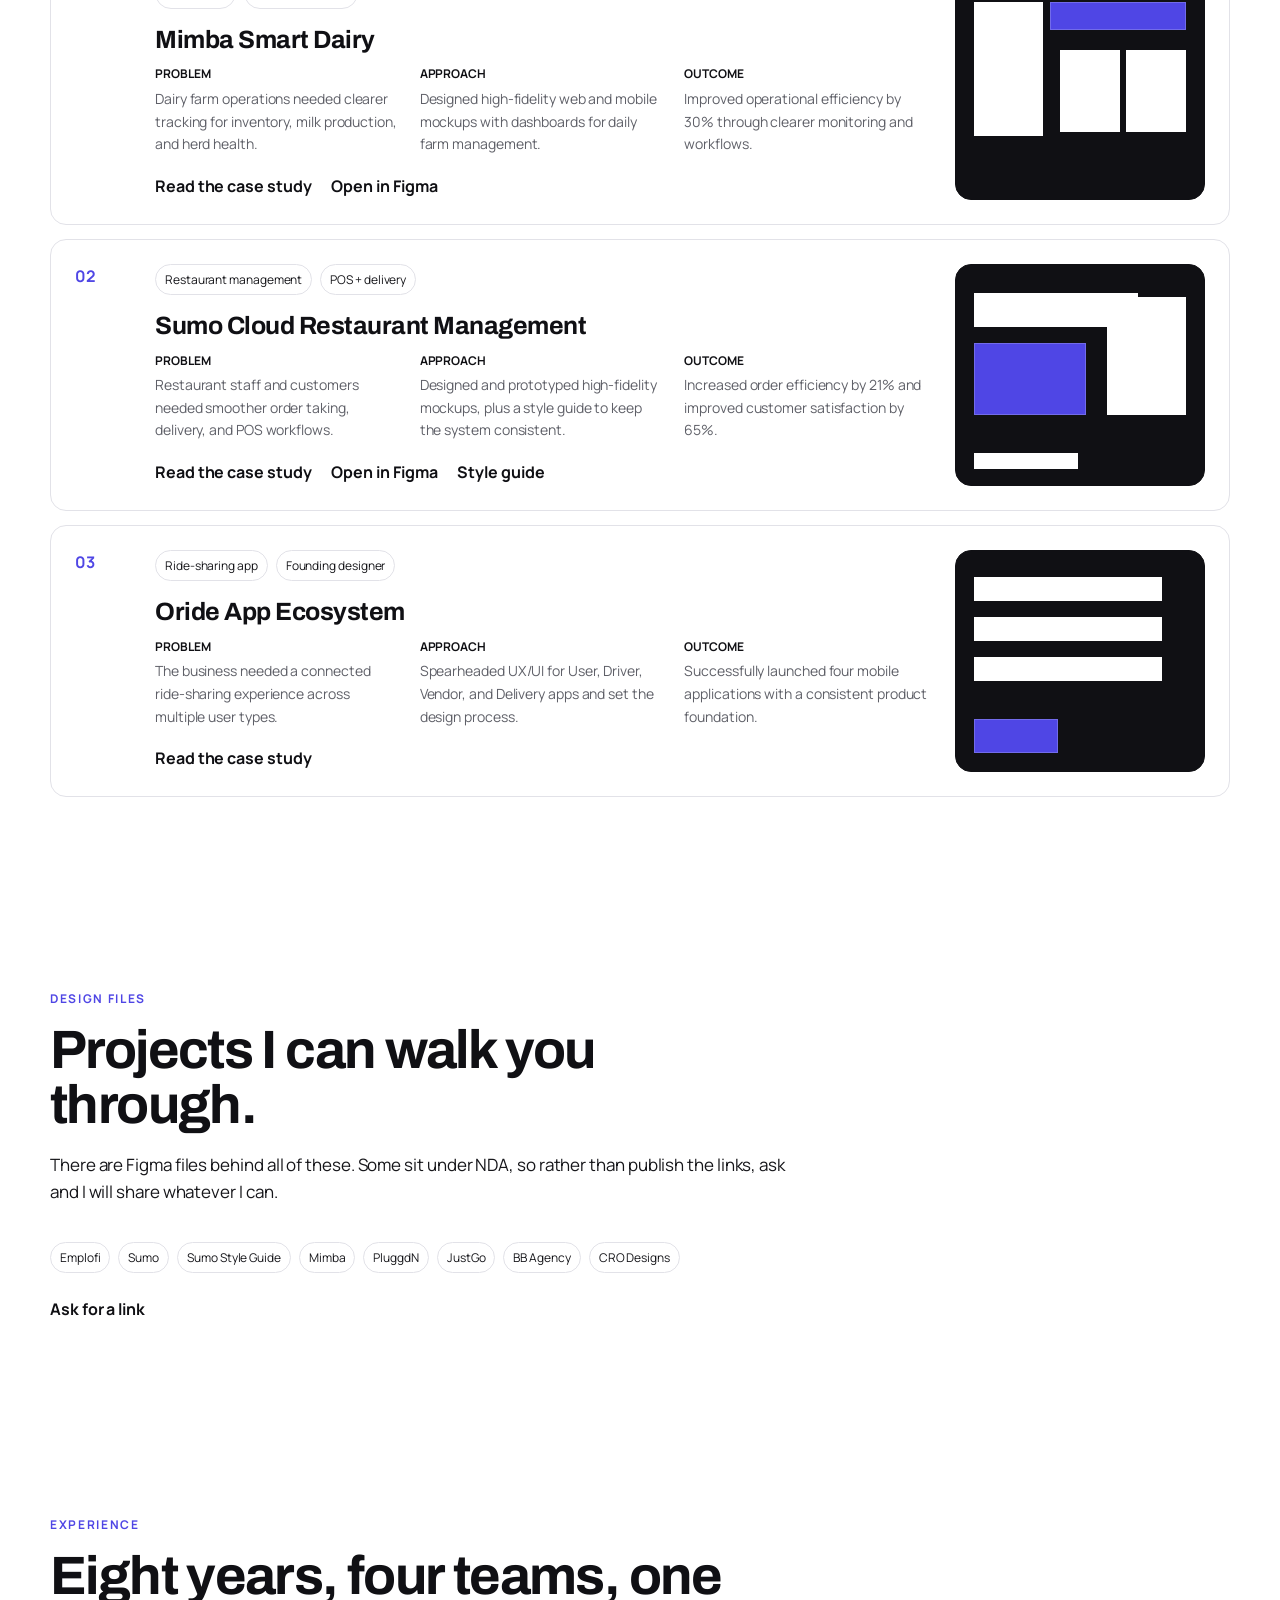
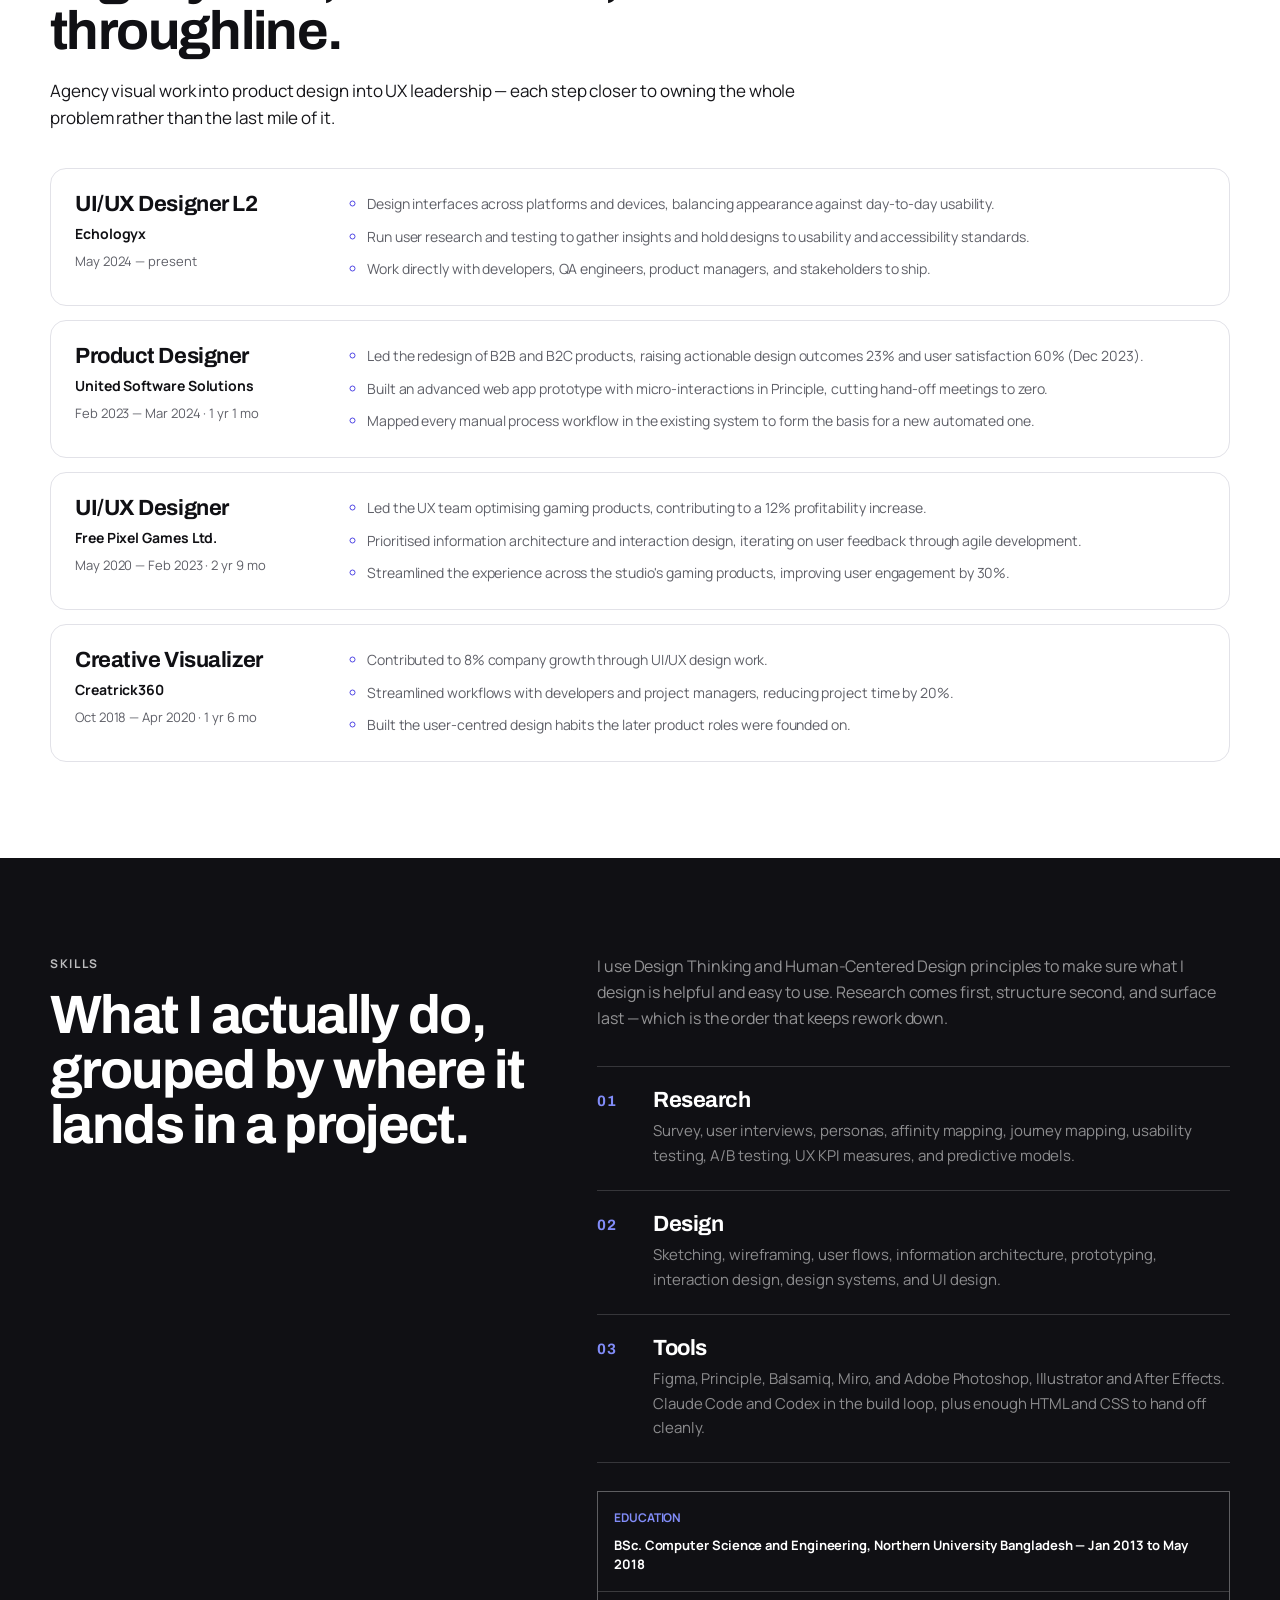
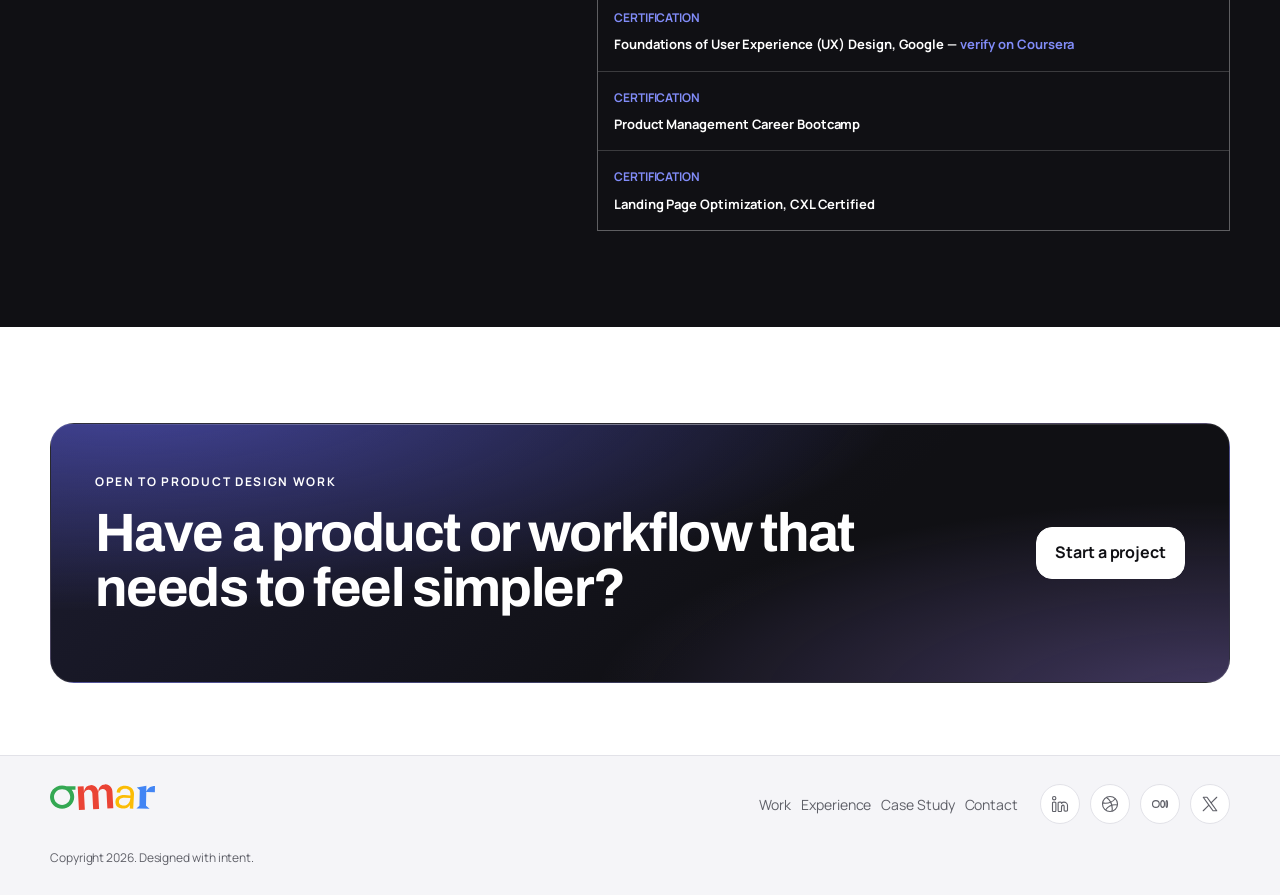
==== commit 0a9fb783: "Social links become icons, and X joins them Four 24px stroke icons replace the text labels in the fo" ====
--- a/index.html
+++ b/index.html
@@ -62,6 +62,7 @@
           "https://www.linkedin.com/in/omarmahin/",
           "https://dribbble.com/omarmahin",
           "https://medium.com/@omarmahin0",
+          "https://x.com/Omarmahin",
           "https://github.com/omar-mahin"
         ]
       }
@@ -497,9 +498,18 @@
           <a href="contact.html">Contact</a>
         </nav>
         <div class="social-links" aria-label="Social links">
-          <a href="https://www.linkedin.com/in/omarmahin/" target="_blank" rel="noopener noreferrer me">LinkedIn</a>
-          <a href="https://dribbble.com/omarmahin" target="_blank" rel="noopener noreferrer me">Dribbble</a>
-          <a href="https://medium.com/@omarmahin0" target="_blank" rel="noopener noreferrer me">Medium</a>
+          <a href="https://www.linkedin.com/in/omarmahin/" target="_blank" rel="noopener noreferrer me" aria-label="LinkedIn">
+            <svg viewBox="0 0 24 24" fill="none" aria-hidden="true" focusable="false"><path d="M4.5 9.5H4C3.05719 9.5 2.58579 9.5 2.29289 9.79289C2 10.0858 2 10.5572 2 11.5V20C2 20.9428 2 21.4142 2.29289 21.7071C2.58579 22 3.05719 22 4 22H4.5C5.44281 22 5.91421 22 6.20711 21.7071C6.5 21.4142 6.5 20.9428 6.5 20V11.5C6.5 10.5572 6.5 10.0858 6.20711 9.79289C5.91421 9.5 5.44281 9.5 4.5 9.5Z" stroke="currentColor" stroke-width="1.5"/><path d="M6.5 4.25C6.5 5.49264 5.49264 6.5 4.25 6.5C3.00736 6.5 2 5.49264 2 4.25C2 3.00736 3.00736 2 4.25 2C5.49264 2 6.5 3.00736 6.5 4.25Z" stroke="currentColor" stroke-width="1.5"/><path d="M12.326 9.5H11.5C10.5572 9.5 10.0858 9.5 9.79289 9.79289C9.5 10.0858 9.5 10.5572 9.5 11.5V20C9.5 20.9428 9.5 21.4142 9.79289 21.7071C10.0858 22 10.5572 22 11.5 22H12C12.9428 22 13.4142 22 13.7071 21.7071C14 21.4142 14 20.9428 14 20L14.0001 16.5001C14.0001 14.8433 14.5281 13.5001 16.0879 13.5001C16.8677 13.5001 17.5 14.1717 17.5 15.0001V19.5001C17.5 20.4429 17.5 20.9143 17.7929 21.2072C18.0857 21.5001 18.5572 21.5001 19.5 21.5001H19.9987C20.9413 21.5001 21.4126 21.5001 21.7055 21.2073C21.9984 20.9145 21.9985 20.4432 21.9987 19.5006L22.0001 14.0002C22.0001 11.515 19.6364 9.50024 17.2968 9.50024C15.9649 9.50024 14.7767 10.1531 14.0001 11.174C14 10.5439 14 10.2289 13.8632 9.995C13.7765 9.84686 13.6531 9.72353 13.505 9.63687C13.2711 9.5 12.9561 9.5 12.326 9.5Z" stroke="currentColor" stroke-width="1.5" stroke-linejoin="round"/></svg>
+          </a>
+          <a href="https://dribbble.com/omarmahin" target="_blank" rel="noopener noreferrer me" aria-label="Dribbble">
+            <svg viewBox="0 0 24 24" fill="none" aria-hidden="true" focusable="false"><circle cx="12" cy="12" r="10" stroke="currentColor" stroke-width="1.5"/><path d="M22 13.2644C21.0732 13.0906 20.12 13 19.1472 13C13.7948 13 9.03435 15.7425 6 20" stroke="currentColor" stroke-width="1.5" stroke-linejoin="round"/><path d="M19 5C15.8705 8.66742 11.1679 11 5.90962 11C4.56437 11 3.25548 10.8473 2 10.5587" stroke="currentColor" stroke-width="1.5" stroke-linejoin="round"/><path d="M14.6178 22C14.8684 20.786 15 19.5287 15 18.2407C15 11.9247 11.8343 6.34645 7 3" stroke="currentColor" stroke-width="1.5" stroke-linejoin="round"/></svg>
+          </a>
+          <a href="https://medium.com/@omarmahin0" target="_blank" rel="noopener noreferrer me" aria-label="Medium">
+            <svg viewBox="0 0 24 24" fill="none" aria-hidden="true" focusable="false"><circle cx="6.5" cy="12" r="4.5" stroke="currentColor" stroke-width="1.5"/><ellipse cx="15.5" cy="12" rx="2.5" ry="4.5" stroke="currentColor" stroke-width="1.5"/><ellipse cx="21" cy="12" rx="1" ry="4.5" stroke="currentColor" stroke-width="1.5"/></svg>
+          </a>
+          <a href="https://x.com/Omarmahin" target="_blank" rel="noopener noreferrer me" aria-label="X">
+            <svg viewBox="0 0 24 24" fill="none" aria-hidden="true" focusable="false"><path d="M3 21L10.5484 13.4516M21 3L13.4516 10.5484M10.5484 13.4516L16 21H21L13.4516 10.5484L8 3H3L10.5484 13.4516Z" stroke="currentColor" stroke-width="1.5" stroke-linecap="round" stroke-linejoin="round"/></svg>
+          </a>
         </div>
         <p class="copyright">Copyright 2026. Designed with intent.</p>
       </div>
--- a/styles.css
+++ b/styles.css
@@ -199,9 +199,7 @@
 }
 
 .nav-links a,
-.footer-links a,
-.social-links a,
-.social-links span {
+.footer-links a {
   position: relative;
   min-height: 42px;
   display: inline-flex;
@@ -217,14 +215,12 @@
 
 .nav-links a:hover,
 .footer-links a:hover,
-.social-links a:hover,
 .nav-links a[aria-current="page"] {
   color: var(--black);
 }
 
 .nav-links a::after,
 .footer-links a::after,
-.social-links a::after,
 .text-link::after,
 .back-link::after {
   content: "";
@@ -241,7 +237,6 @@
 
 .nav-links a:hover::after,
 .footer-links a:hover::after,
-.social-links a:hover::after,
 .text-link:hover::after,
 .back-link:hover::after {
   transform: scaleX(1);
@@ -373,9 +368,6 @@
 .portrait {
   width: 100%;
   height: auto;
-  aspect-ratio: 6 / 5;
-  object-fit: cover;
-  object-position: 50% 20%;
   background: linear-gradient(180deg, var(--soft-2) 0%, var(--soft) 78%);
 }
 
@@ -909,7 +901,31 @@
 .social-links {
   display: flex;
   flex-wrap: wrap;
-  gap: 12px 20px;
+  gap: 10px;
+}
+
+.social-links a {
+  display: inline-flex;
+  align-items: center;
+  justify-content: center;
+  width: 40px;
+  height: 40px;
+  color: var(--muted);
+  border: 1px solid var(--line);
+  border-radius: 999px;
+  background: var(--white);
+  transition: color 160ms ease, border-color 160ms ease, background 160ms ease;
+}
+
+.social-links a:hover {
+  color: var(--white);
+  border-color: var(--black);
+  background: var(--black);
+}
+
+.social-links svg {
+  width: 18px;
+  height: 18px;
 }
 
 .copyright {
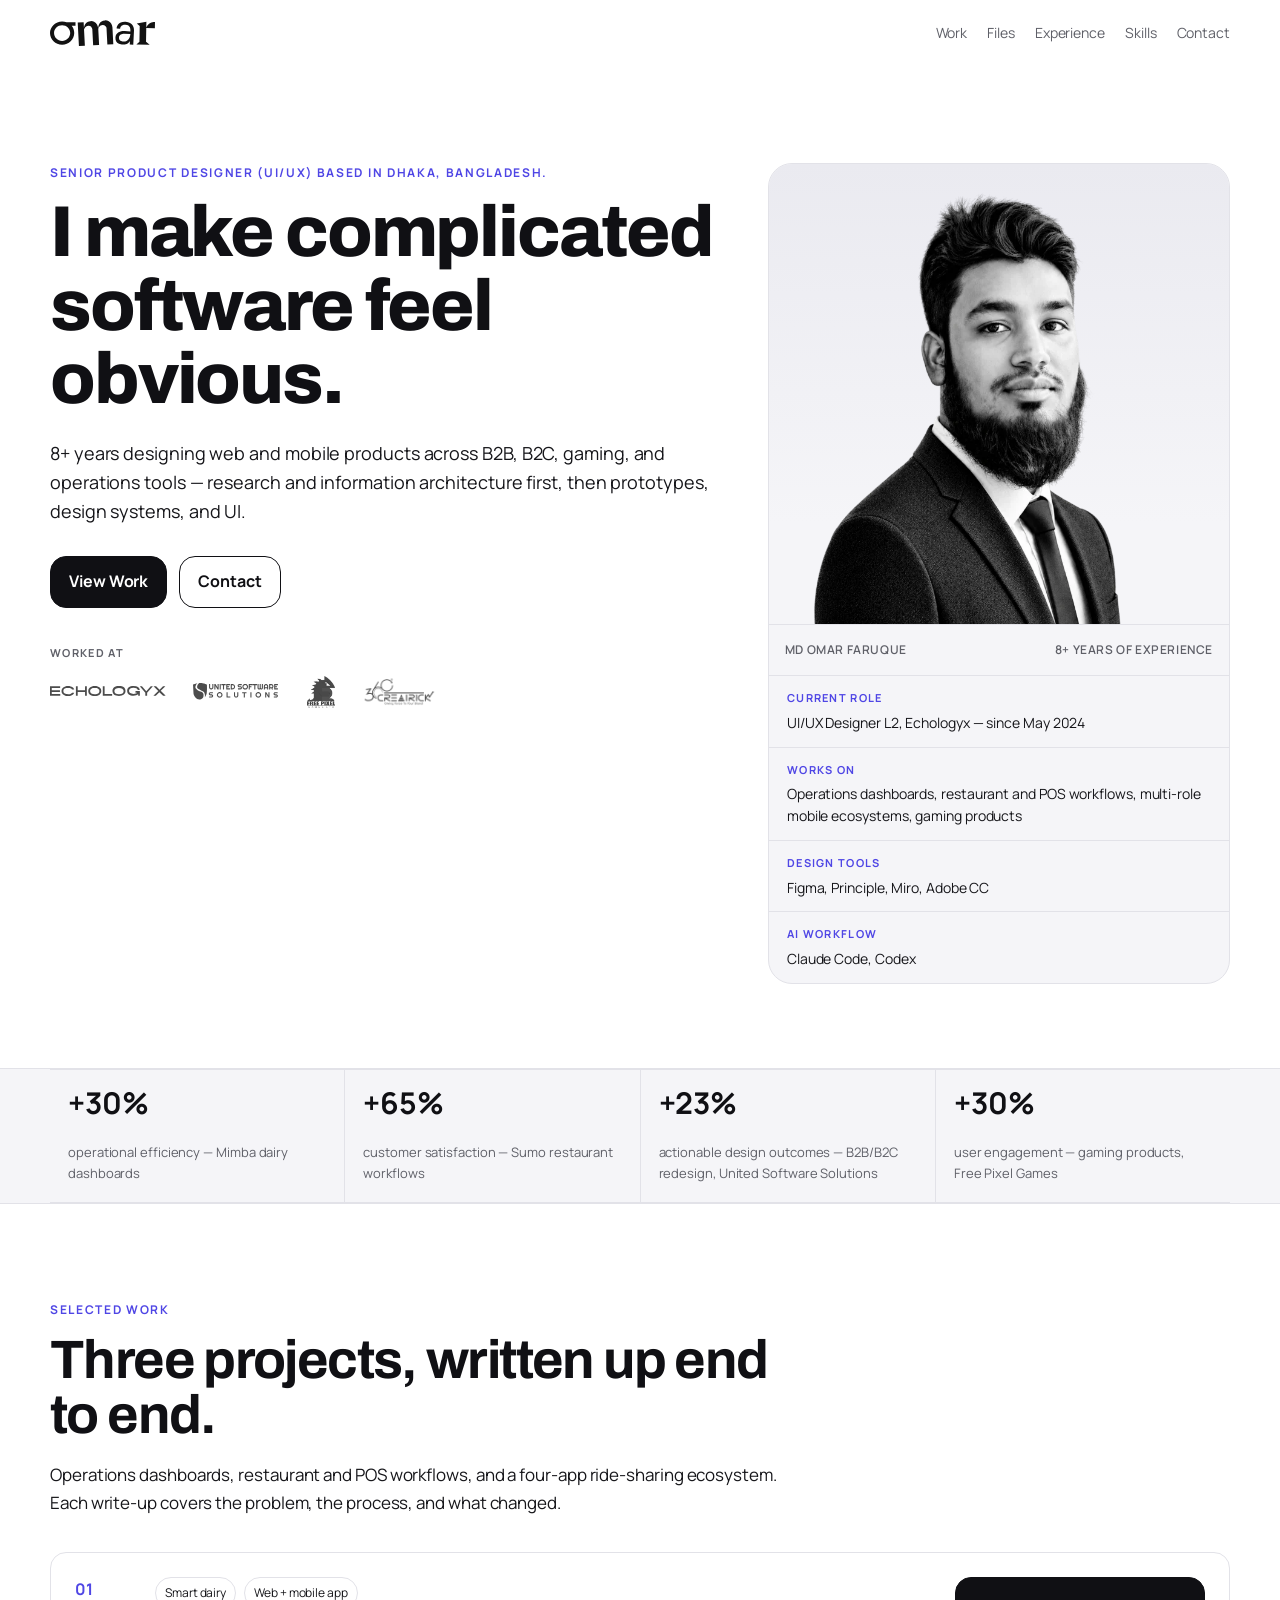
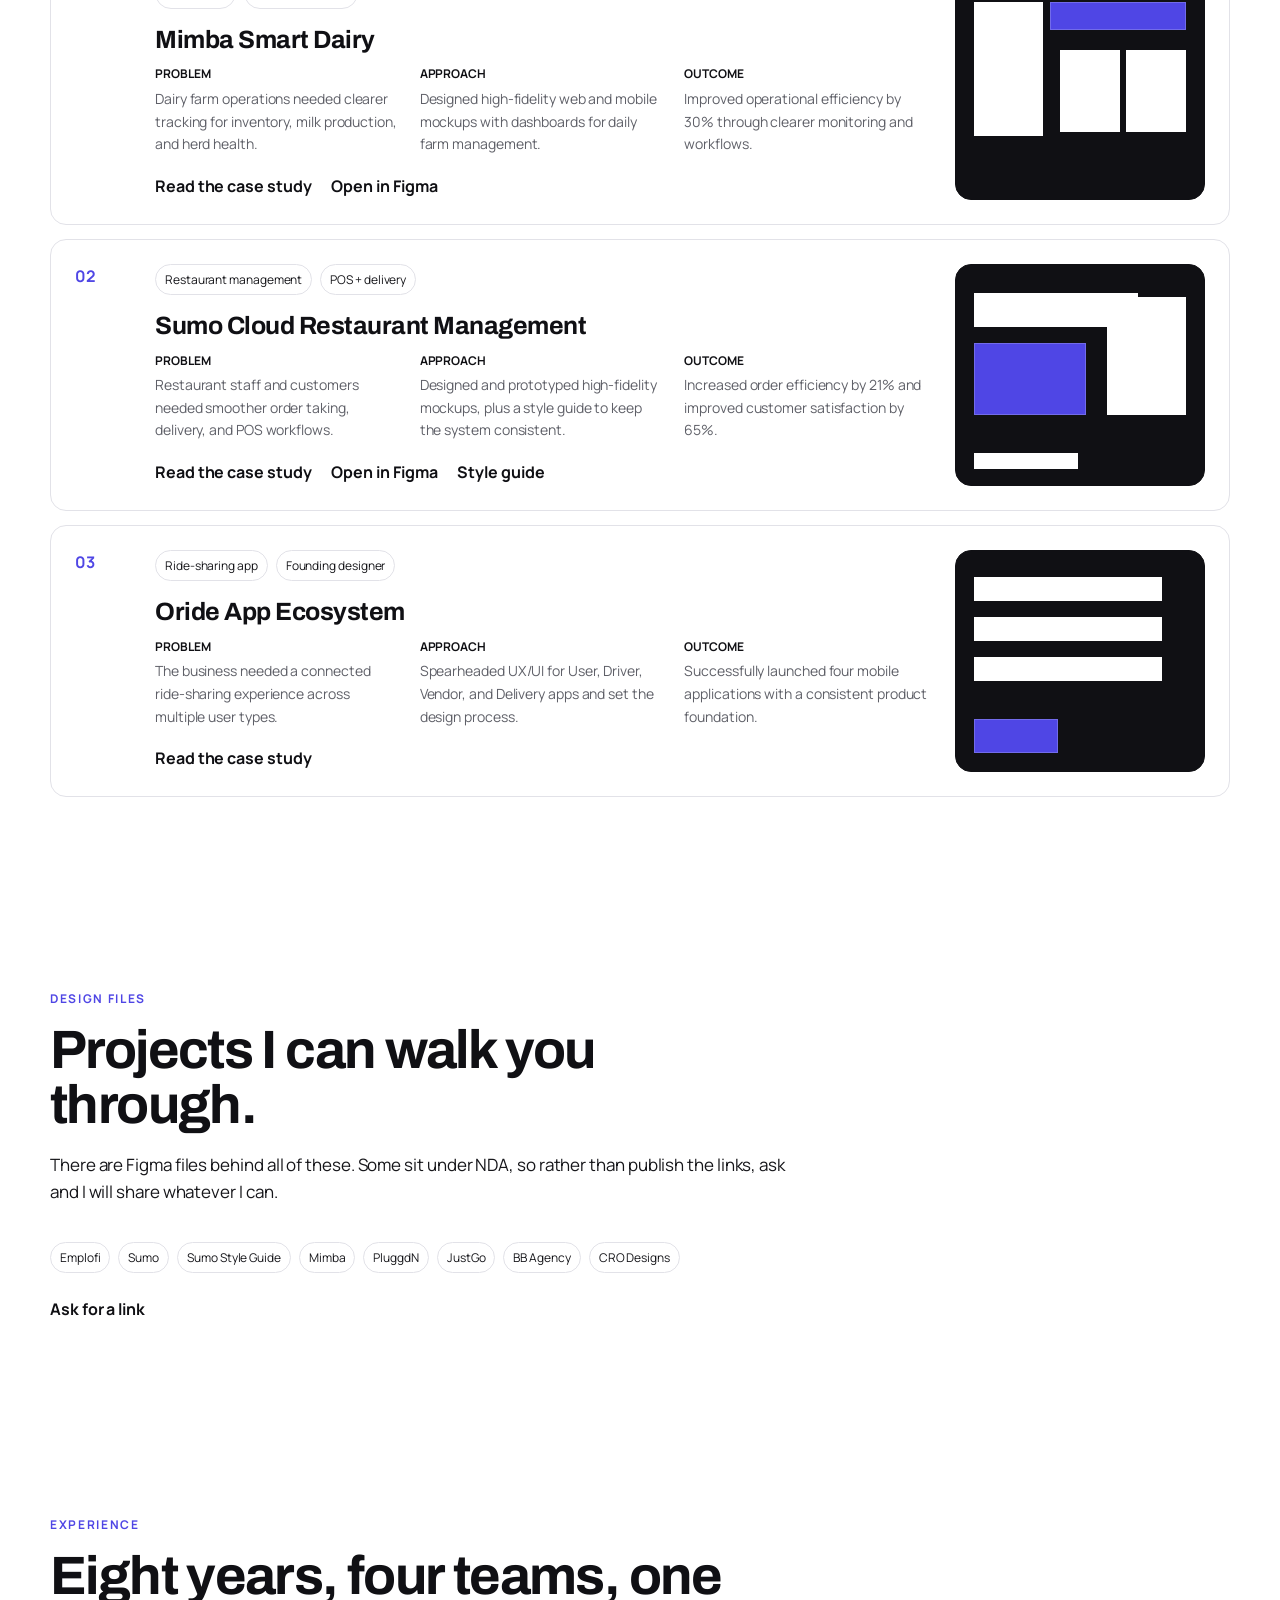
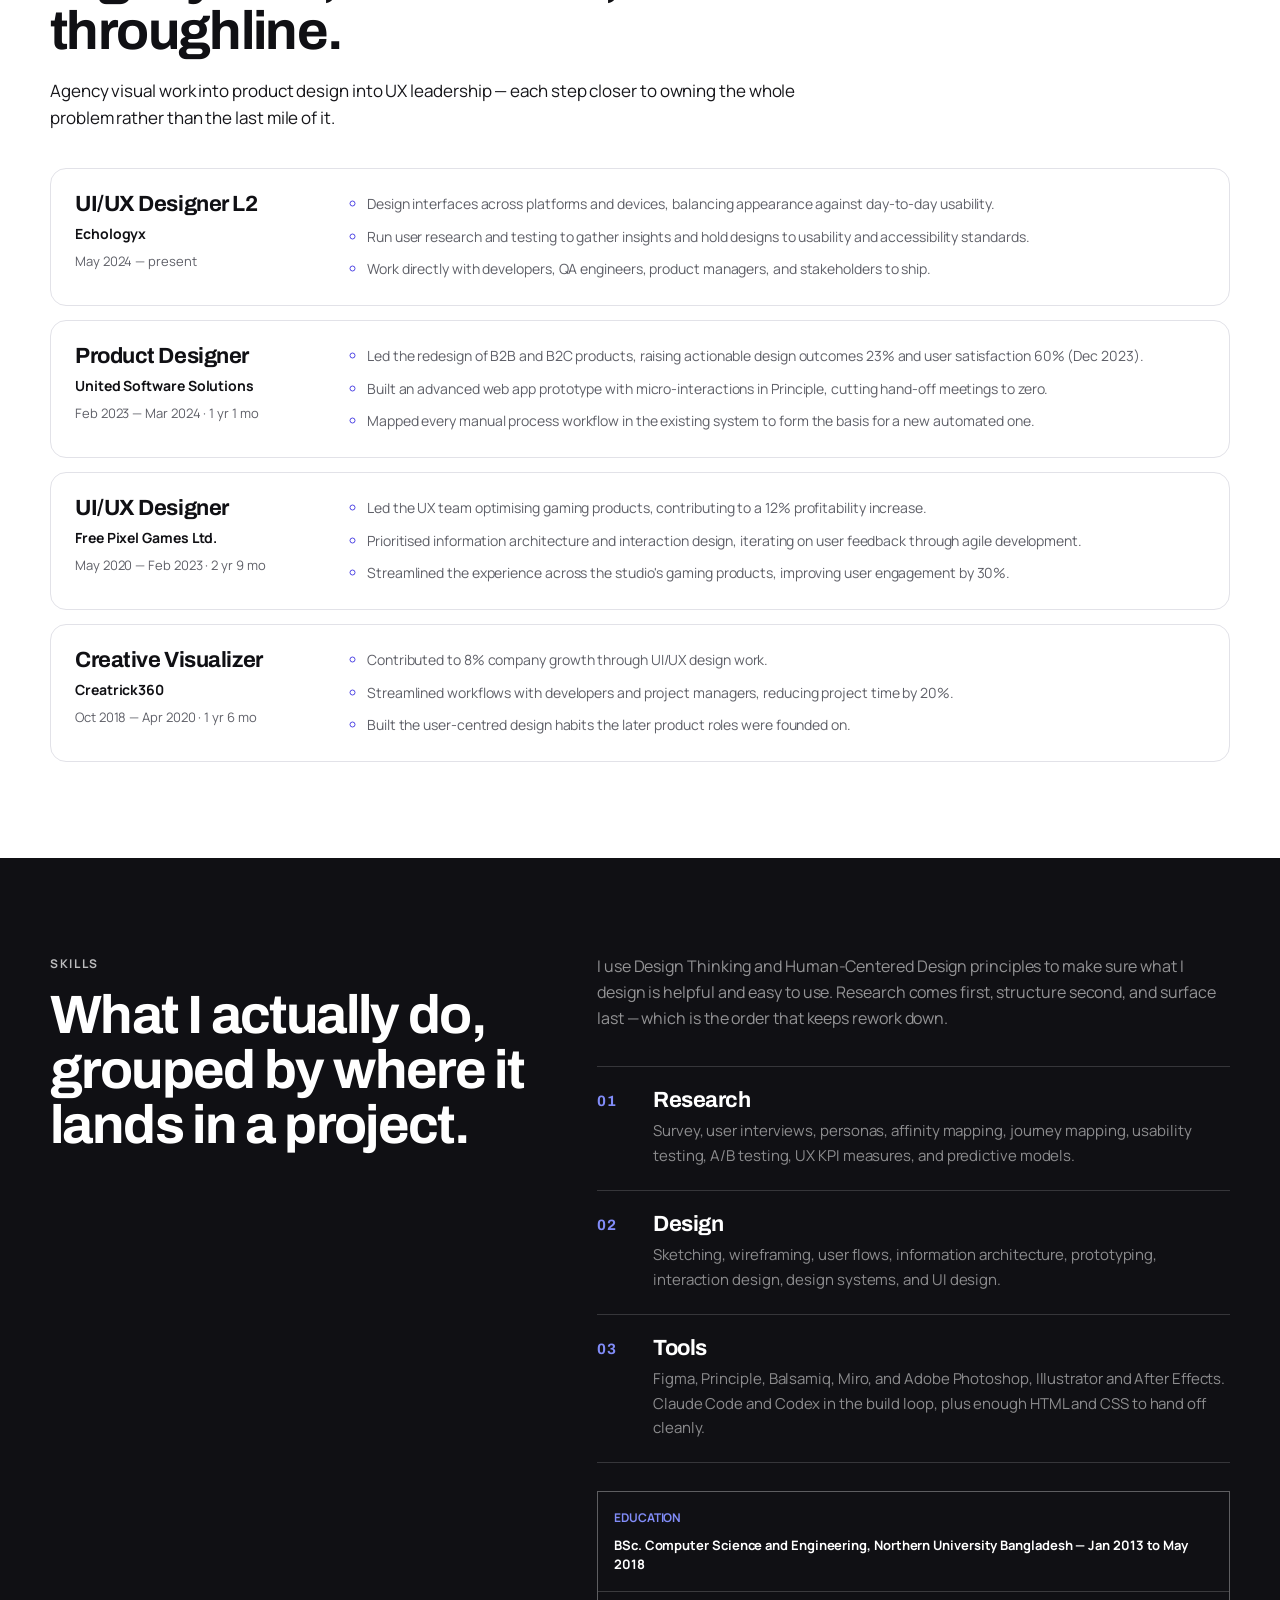
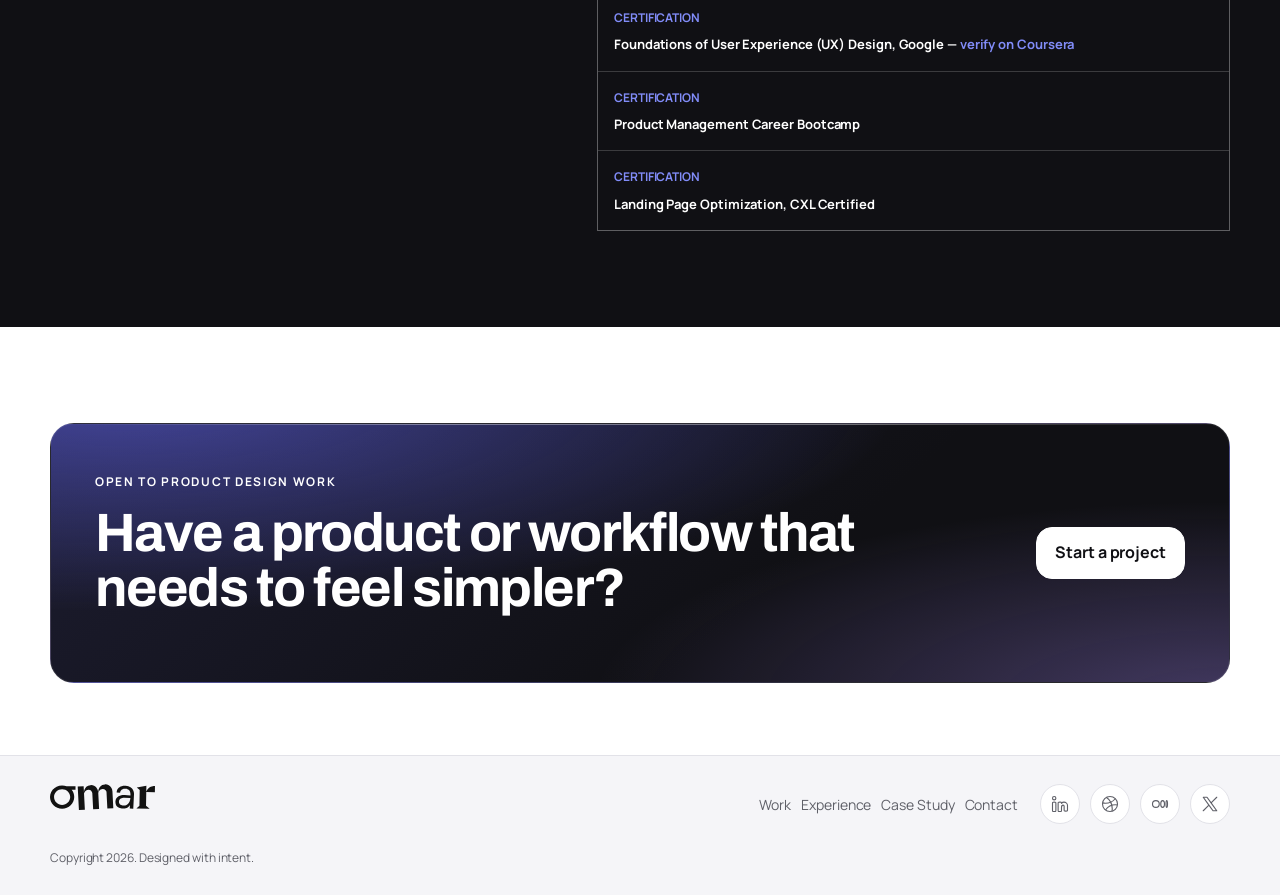
==== commit cfc0552f: "Use the black wordmark Swaps the brand lockup back to logo-black.svg across the header and footer of" ====
--- a/index.html
+++ b/index.html
@@ -74,7 +74,7 @@
     <header class="site-header" data-header>
       <nav class="nav shell" aria-label="Primary navigation">
         <a class="brand" href="index.html" aria-label="Md Omar Faruque home">
-          <img class="brand-mark" src="logo-color.svg" alt="Omar" width="494" height="122">
+          <img class="brand-mark" src="logo-black.svg" alt="Omar" width="494" height="122">
         </a>
 
         <button class="nav-toggle" type="button" aria-expanded="false" aria-controls="nav-links" data-nav-toggle>
@@ -489,7 +489,7 @@
     <footer class="site-footer">
       <div class="shell footer-grid">
         <a class="brand" href="index.html" aria-label="Md Omar Faruque home">
-          <img class="brand-mark" src="logo-color.svg" alt="Omar" width="494" height="122">
+          <img class="brand-mark" src="logo-black.svg" alt="Omar" width="494" height="122">
         </a>
         <nav class="footer-links" aria-label="Footer navigation">
           <a href="#work">Work</a>
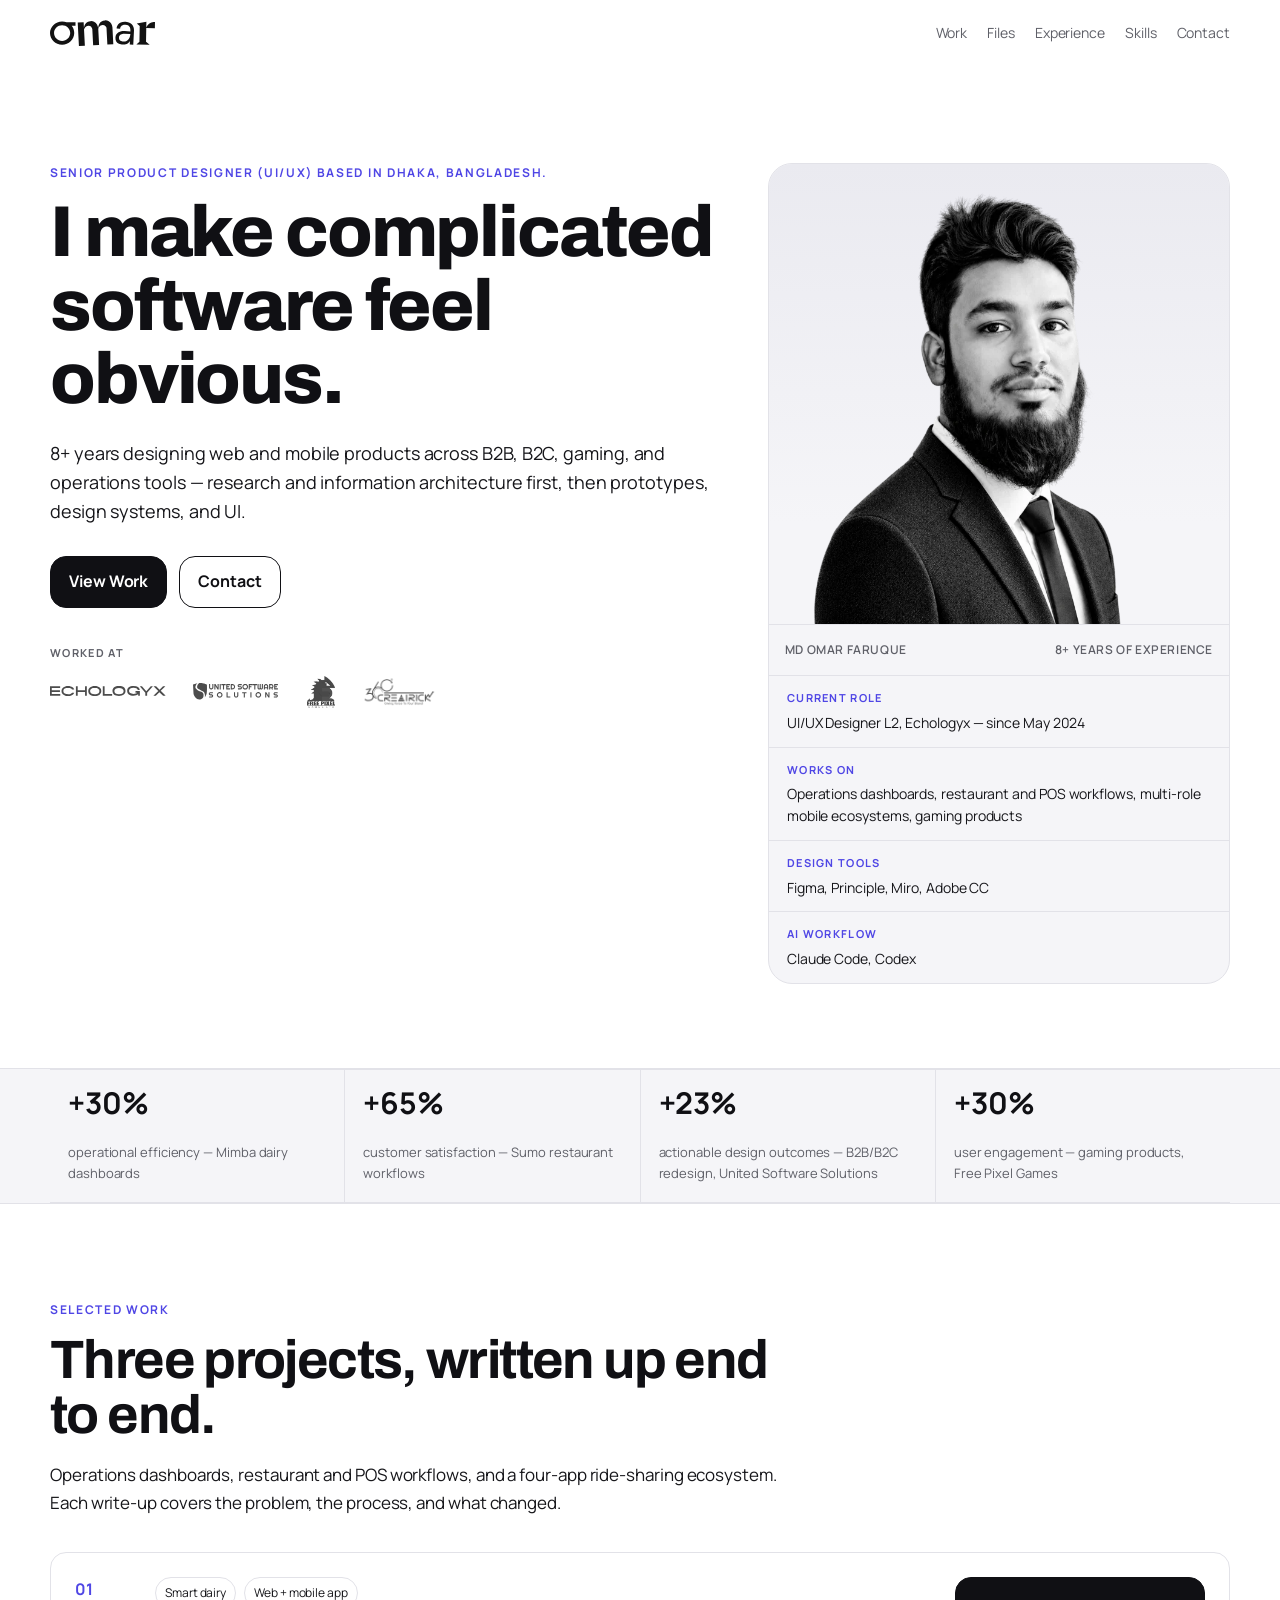
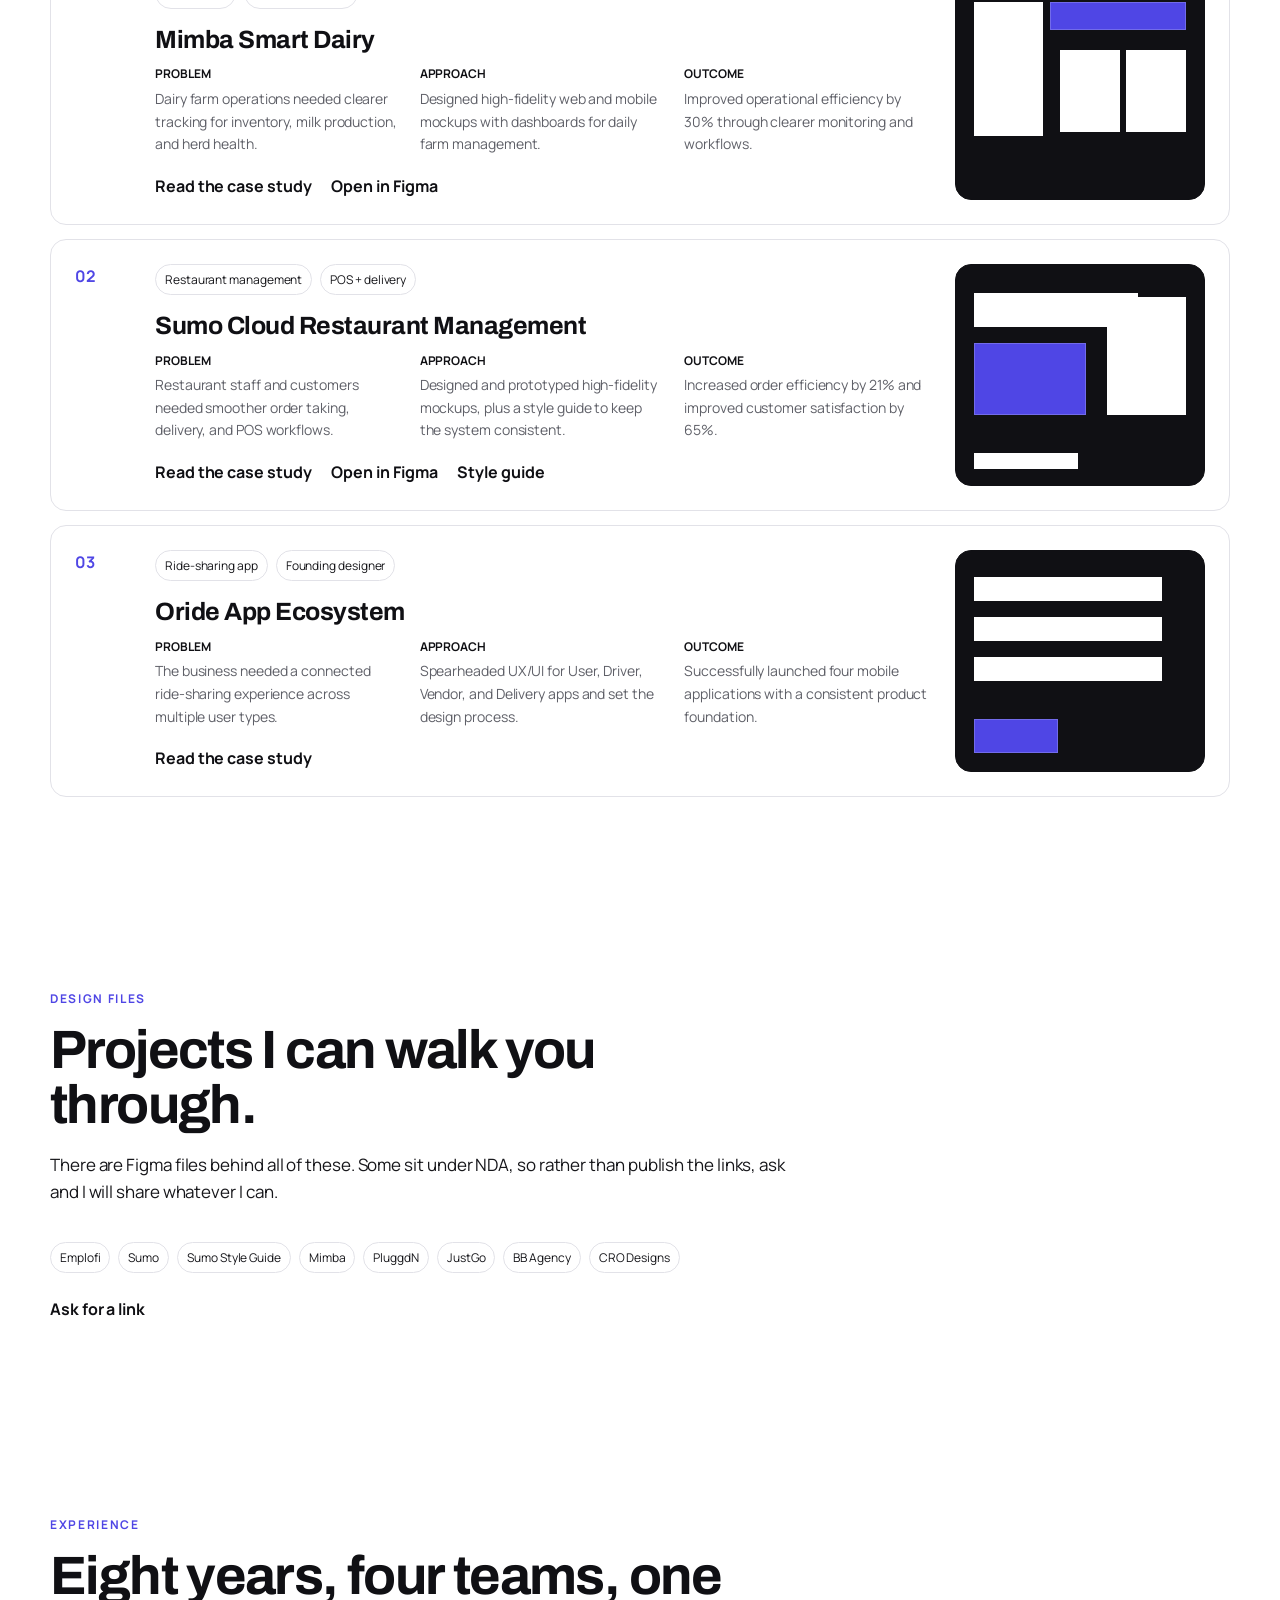
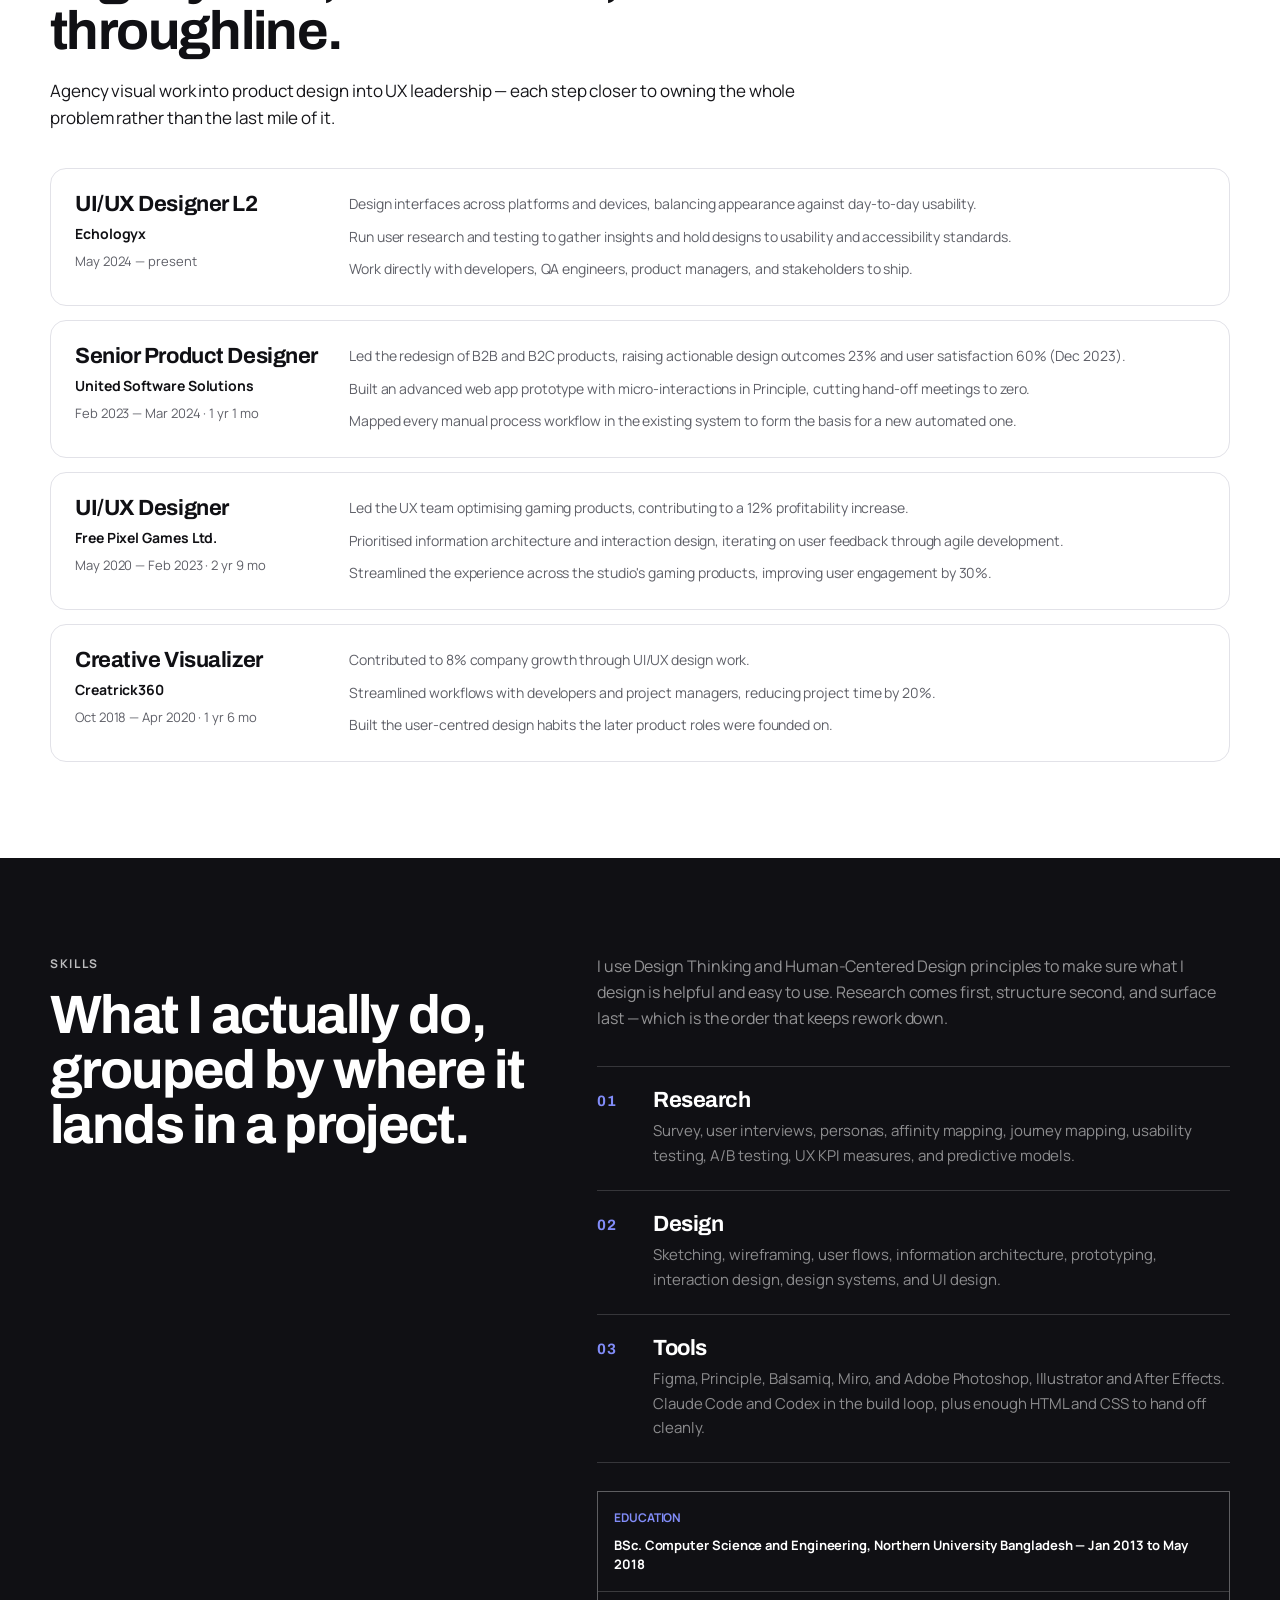
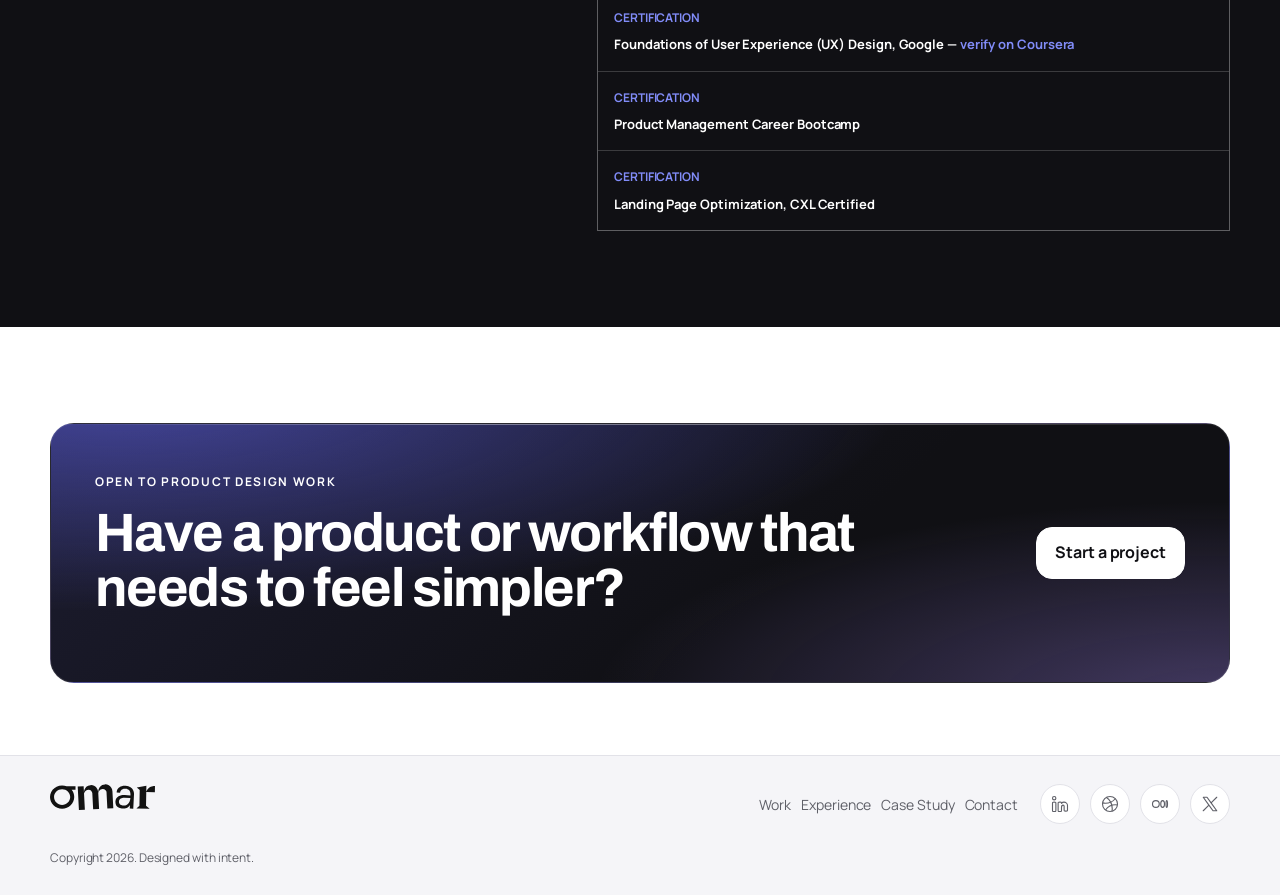
==== commit c450be1e: "Drop the timeline bullets and correct the USS title The role points lose their list markers and the " ====
--- a/index.html
+++ b/index.html
@@ -374,7 +374,7 @@
 
           <li class="role reveal">
             <div class="role-head">
-              <h3>Product Designer</h3>
+              <h3>Senior Product Designer</h3>
               <p class="role-org">United Software Solutions</p>
               <p class="role-dates">Feb 2023 &mdash; Mar 2024 &middot; 1 yr 1 mo</p>
             </div>
--- a/styles.css
+++ b/styles.css
@@ -1331,16 +1331,13 @@
   display: grid;
   gap: 10px;
   margin: 0;
-  padding-left: 18px;
+  padding: 0;
+  list-style: none;
 }
 
 .role-points li {
   color: var(--muted);
   font-size: 14px;
-}
-
-.role-points li::marker {
-  color: var(--accent);
 }
 
 .credential-grid .text-link {
@@ -1448,7 +1445,6 @@
     grid-template-columns: minmax(0, 1.05fr) minmax(320px, 0.72fr);
   }
 
-
   .trust-grid {
     grid-template-columns: repeat(4, 1fr);
   }
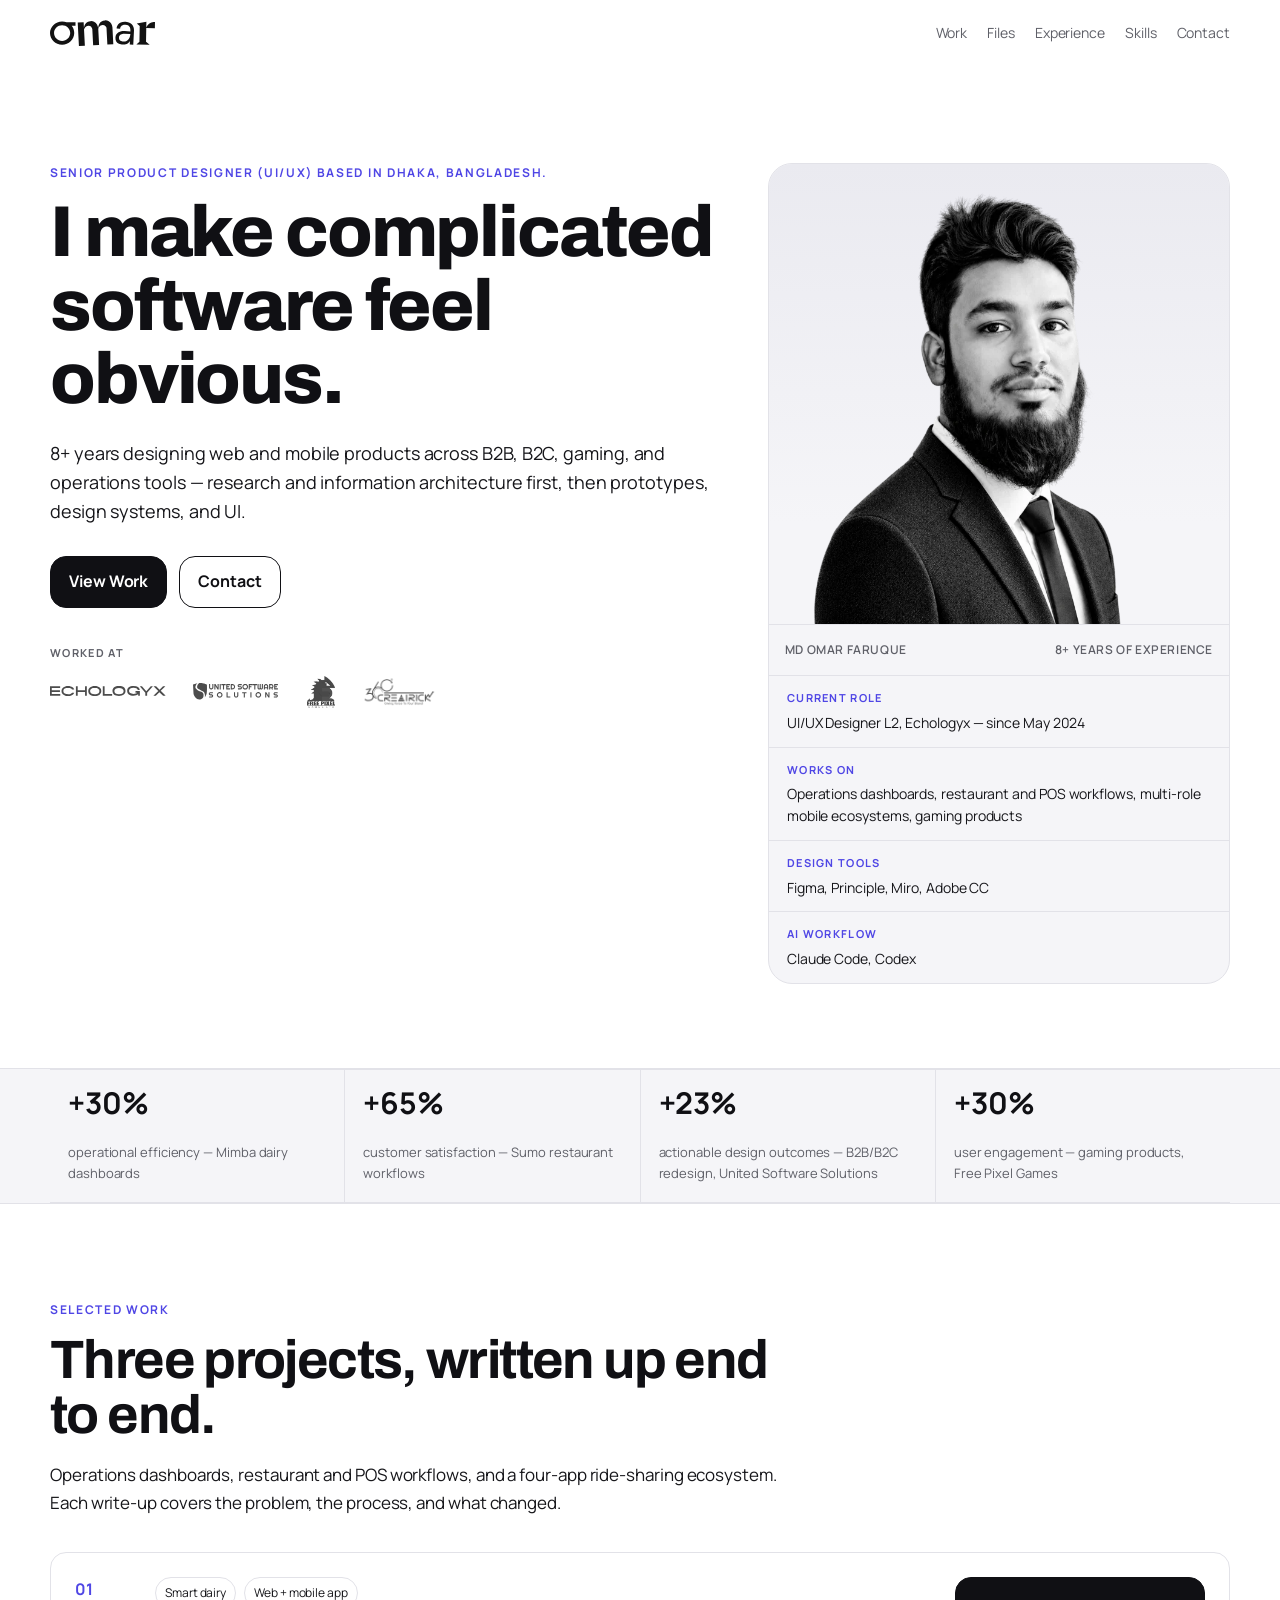
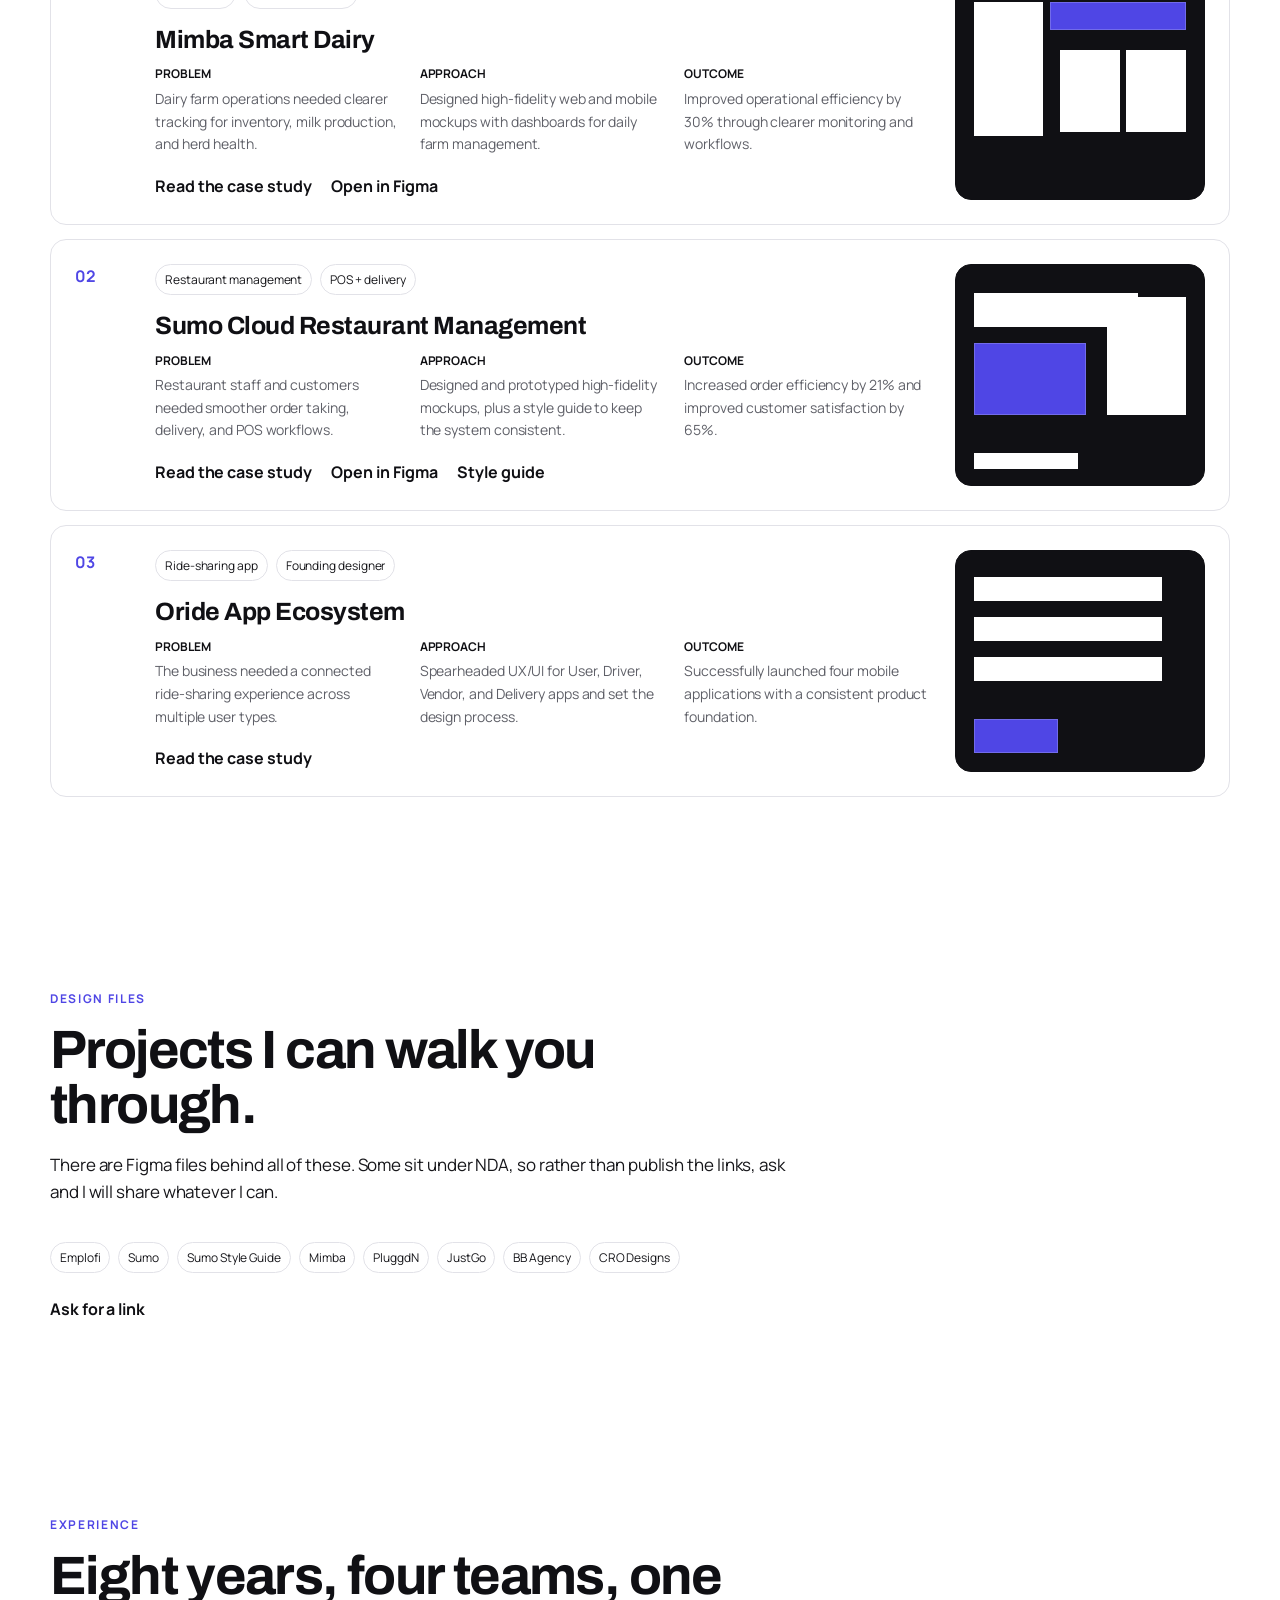
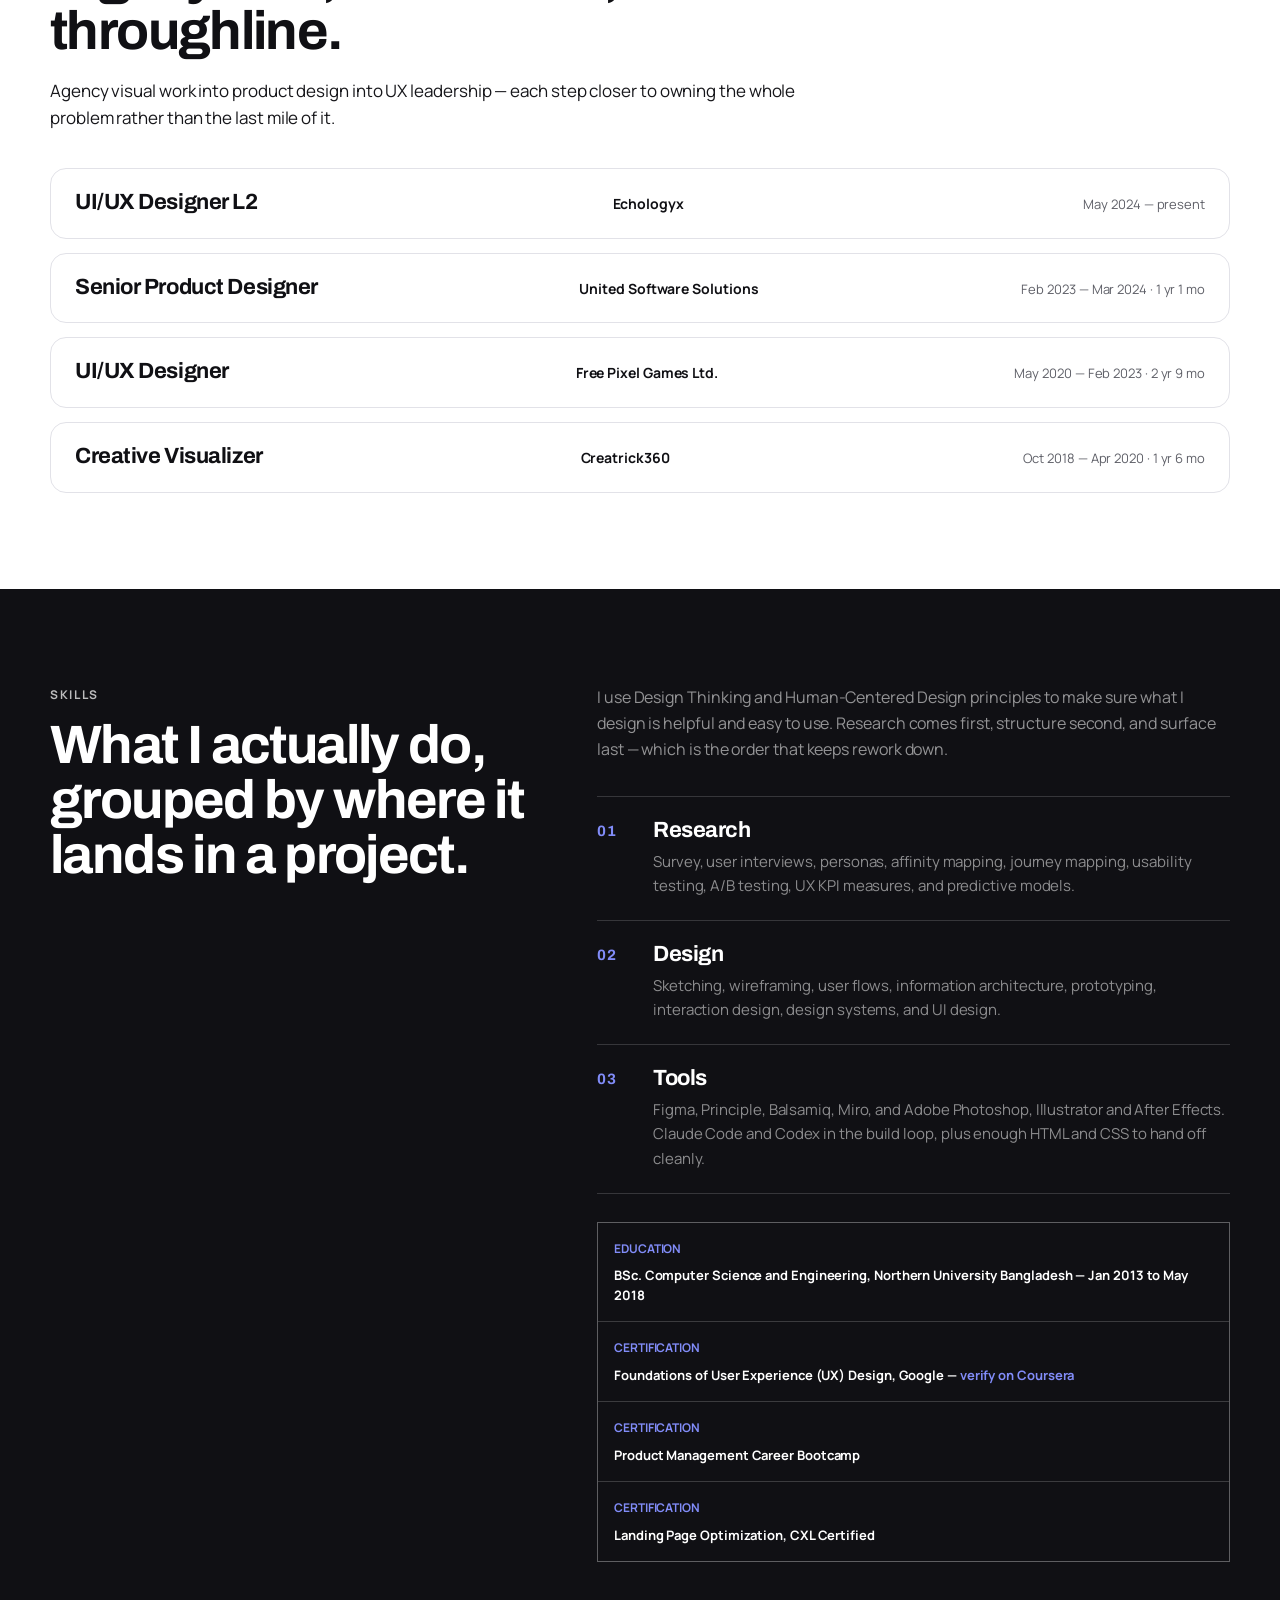
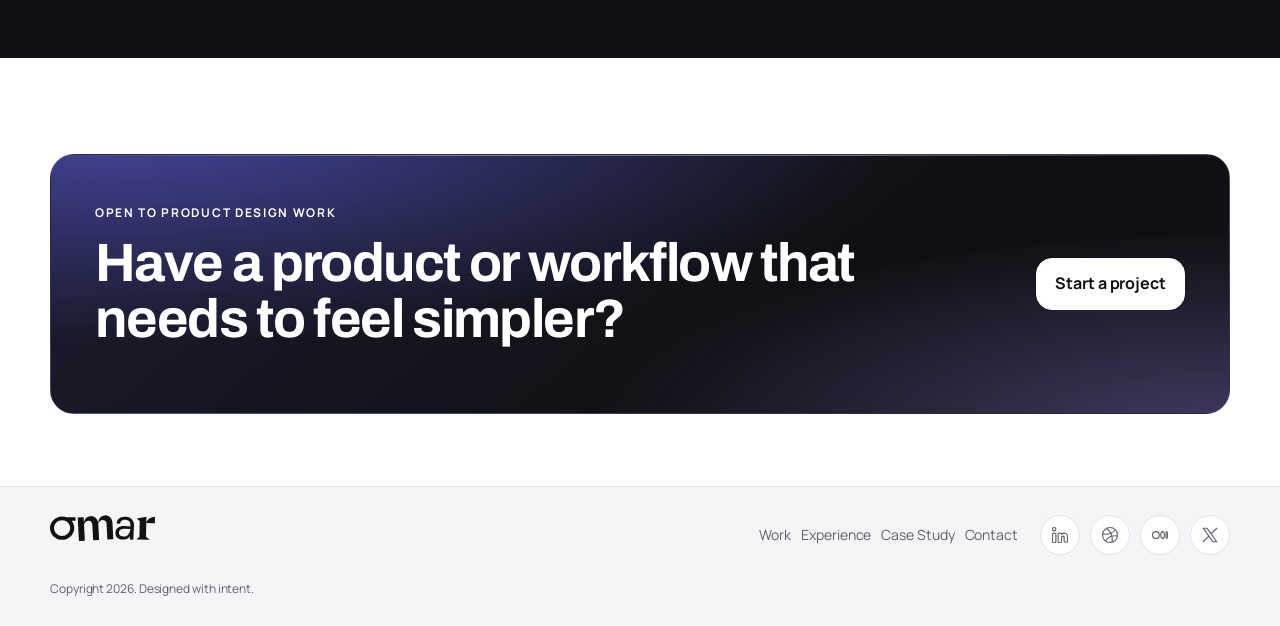
==== commit 4d8a1a06: "Reduce the experience entries to role, employer and tenure Removes the detail lists entirely rather " ====
--- a/index.html
+++ b/index.html
@@ -365,11 +365,6 @@
               <p class="role-org">Echologyx</p>
               <p class="role-dates">May 2024 &mdash; present</p>
             </div>
-            <ul class="role-points">
-              <li>Design interfaces across platforms and devices, balancing appearance against day-to-day usability.</li>
-              <li>Run user research and testing to gather insights and hold designs to usability and accessibility standards.</li>
-              <li>Work directly with developers, QA engineers, product managers, and stakeholders to ship.</li>
-            </ul>
           </li>
 
           <li class="role reveal">
@@ -378,11 +373,6 @@
               <p class="role-org">United Software Solutions</p>
               <p class="role-dates">Feb 2023 &mdash; Mar 2024 &middot; 1 yr 1 mo</p>
             </div>
-            <ul class="role-points">
-              <li>Led the redesign of B2B and B2C products, raising actionable design outcomes 23% and user satisfaction 60% (Dec 2023).</li>
-              <li>Built an advanced web app prototype with micro-interactions in Principle, cutting hand-off meetings to zero.</li>
-              <li>Mapped every manual process workflow in the existing system to form the basis for a new automated one.</li>
-            </ul>
           </li>
 
           <li class="role reveal">
@@ -391,11 +381,6 @@
               <p class="role-org">Free Pixel Games Ltd.</p>
               <p class="role-dates">May 2020 &mdash; Feb 2023 &middot; 2 yr 9 mo</p>
             </div>
-            <ul class="role-points">
-              <li>Led the UX team optimising gaming products, contributing to a 12% profitability increase.</li>
-              <li>Prioritised information architecture and interaction design, iterating on user feedback through agile development.</li>
-              <li>Streamlined the experience across the studio's gaming products, improving user engagement by 30%.</li>
-            </ul>
           </li>
 
           <li class="role reveal">
@@ -404,11 +389,6 @@
               <p class="role-org">Creatrick360</p>
               <p class="role-dates">Oct 2018 &mdash; Apr 2020 &middot; 1 yr 6 mo</p>
             </div>
-            <ul class="role-points">
-              <li>Contributed to 8% company growth through UI/UX design work.</li>
-              <li>Streamlined workflows with developers and project managers, reducing project time by 20%.</li>
-              <li>Built the user-centred design habits the later product roles were founded on.</li>
-            </ul>
           </li>
         </ol>
       </section>
--- a/styles.css
+++ b/styles.css
@@ -1301,9 +1301,7 @@
 }
 
 .role {
-  display: grid;
-  gap: 16px;
-  padding: 20px;
+  padding: 18px 20px;
   border: 1px solid var(--line);
   border-radius: var(--radius);
   background: var(--white);
@@ -1325,19 +1323,6 @@
   margin: 5px 0 0;
   color: var(--muted);
   font-size: 13px;
-}
-
-.role-points {
-  display: grid;
-  gap: 10px;
-  margin: 0;
-  padding: 0;
-  list-style: none;
-}
-
-.role-points li {
-  color: var(--muted);
-  font-size: 14px;
 }
 
 .credential-grid .text-link {
@@ -1548,9 +1533,24 @@
 
 @media (min-width: 640px) {
   .role {
-    grid-template-columns: minmax(0, 250px) minmax(0, 1fr);
-    gap: 24px;
-    padding: 24px;
-  }
-}
-
+    padding: 22px 24px;
+  }
+
+  /* Position, employer and tenure read as one line once there is room. */
+  .role-head {
+    display: grid;
+    grid-template-columns: minmax(0, 1.15fr) minmax(0, 1fr) auto;
+    align-items: baseline;
+    gap: 8px 26px;
+  }
+
+  .role-head h3 {
+    margin-bottom: 0;
+  }
+
+  .role-dates {
+    margin: 0;
+    text-align: right;
+  }
+}
+
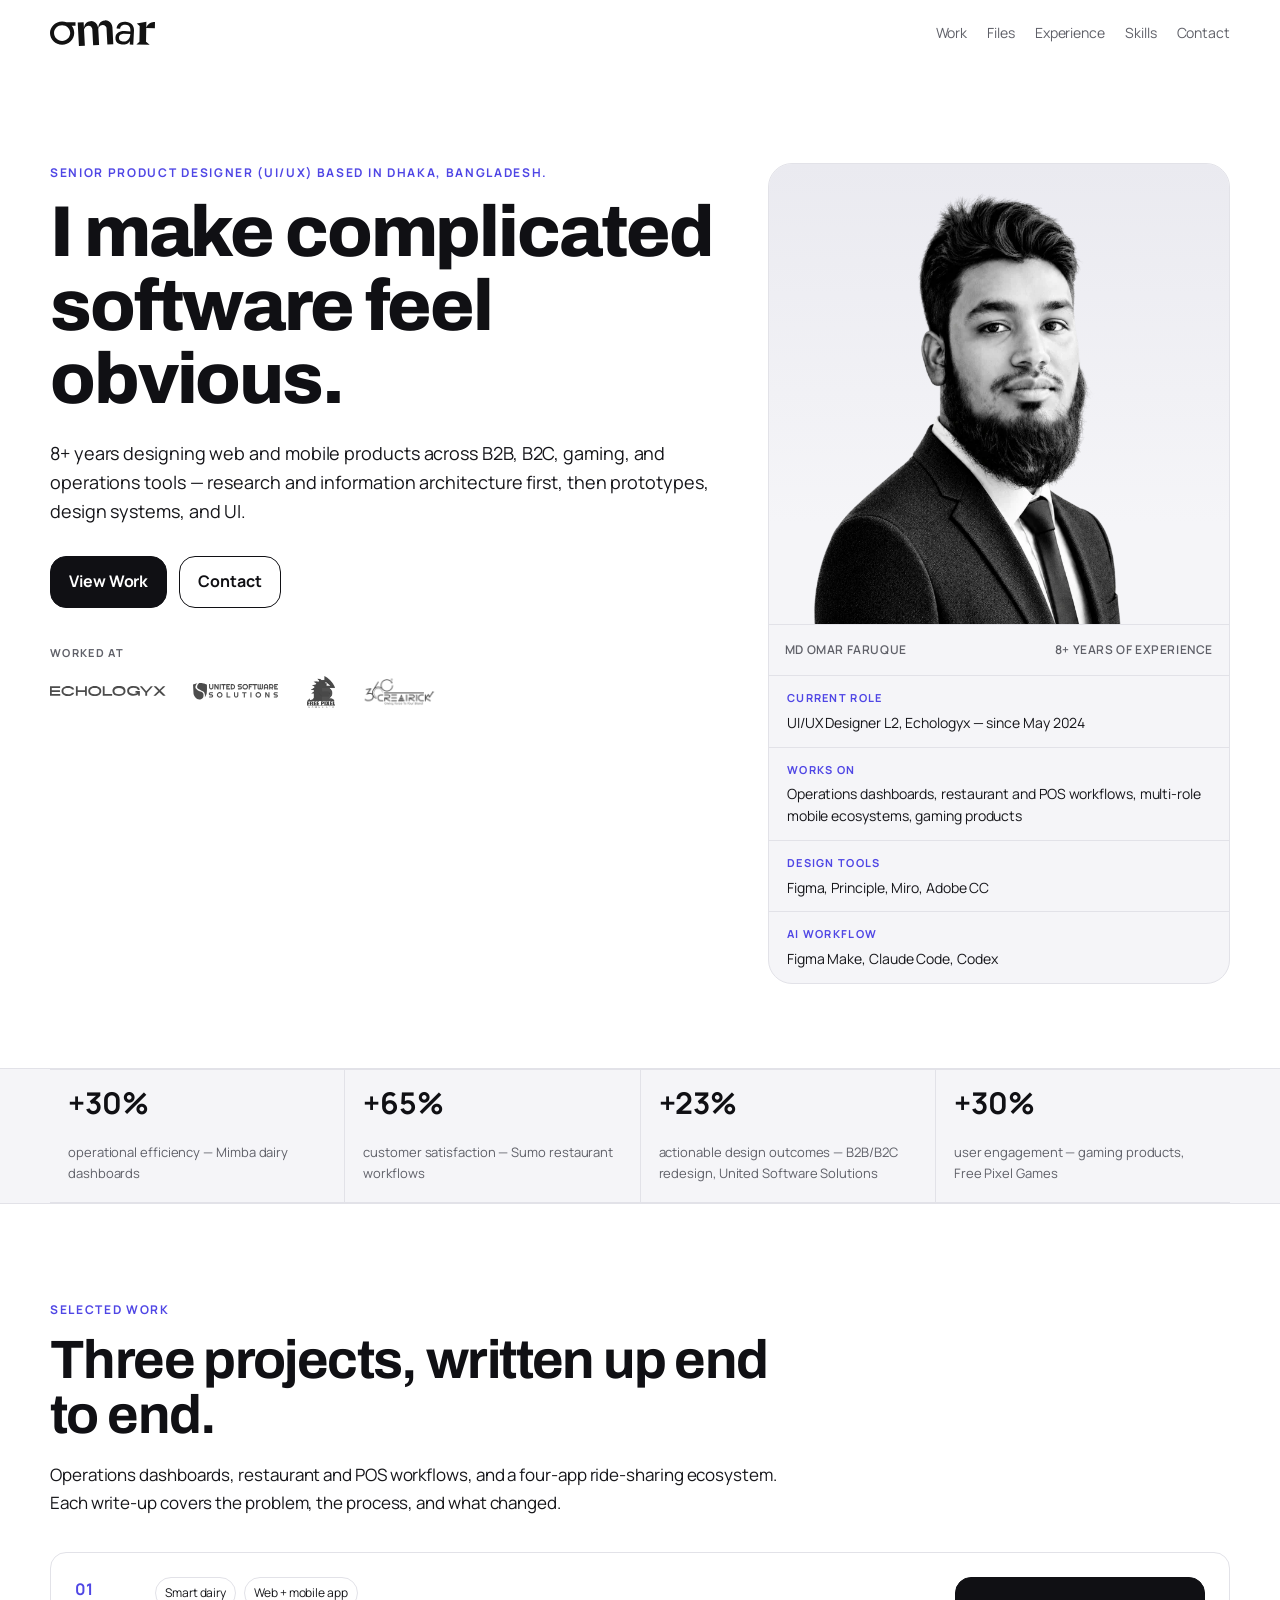
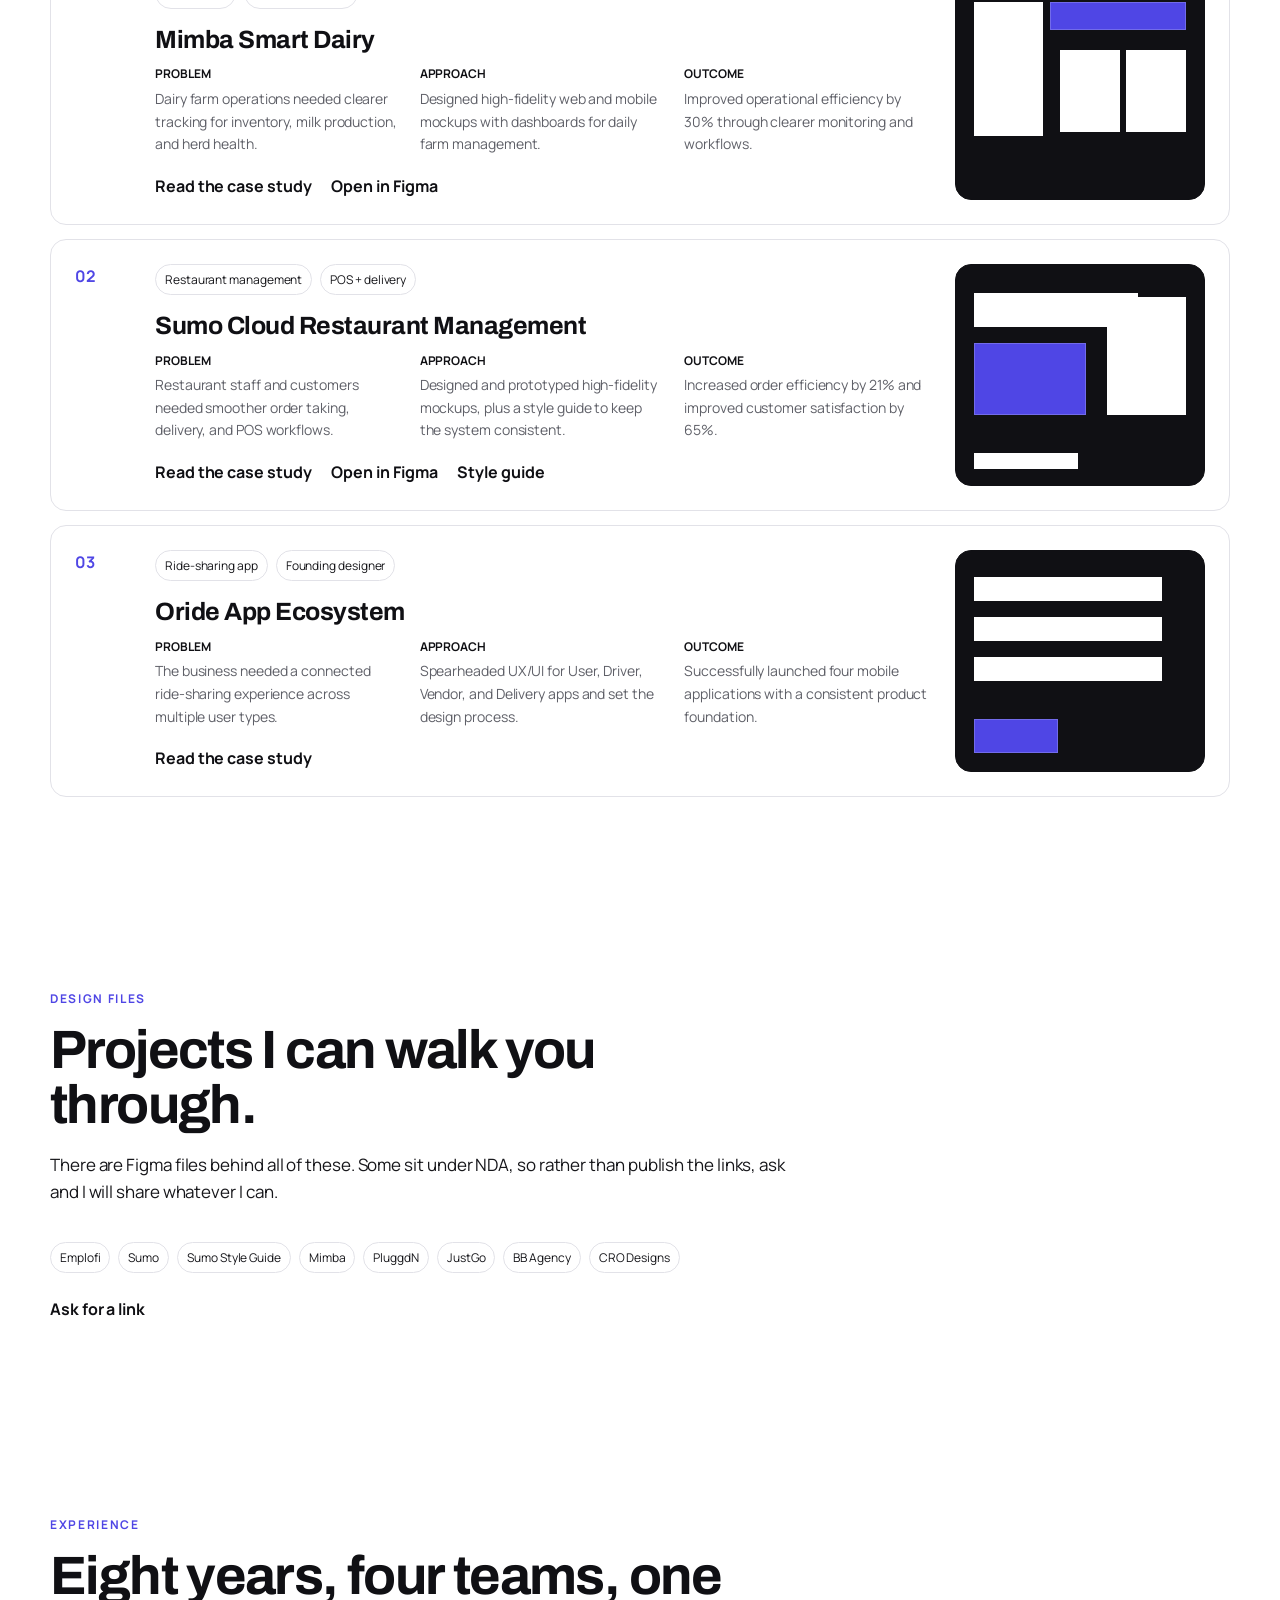
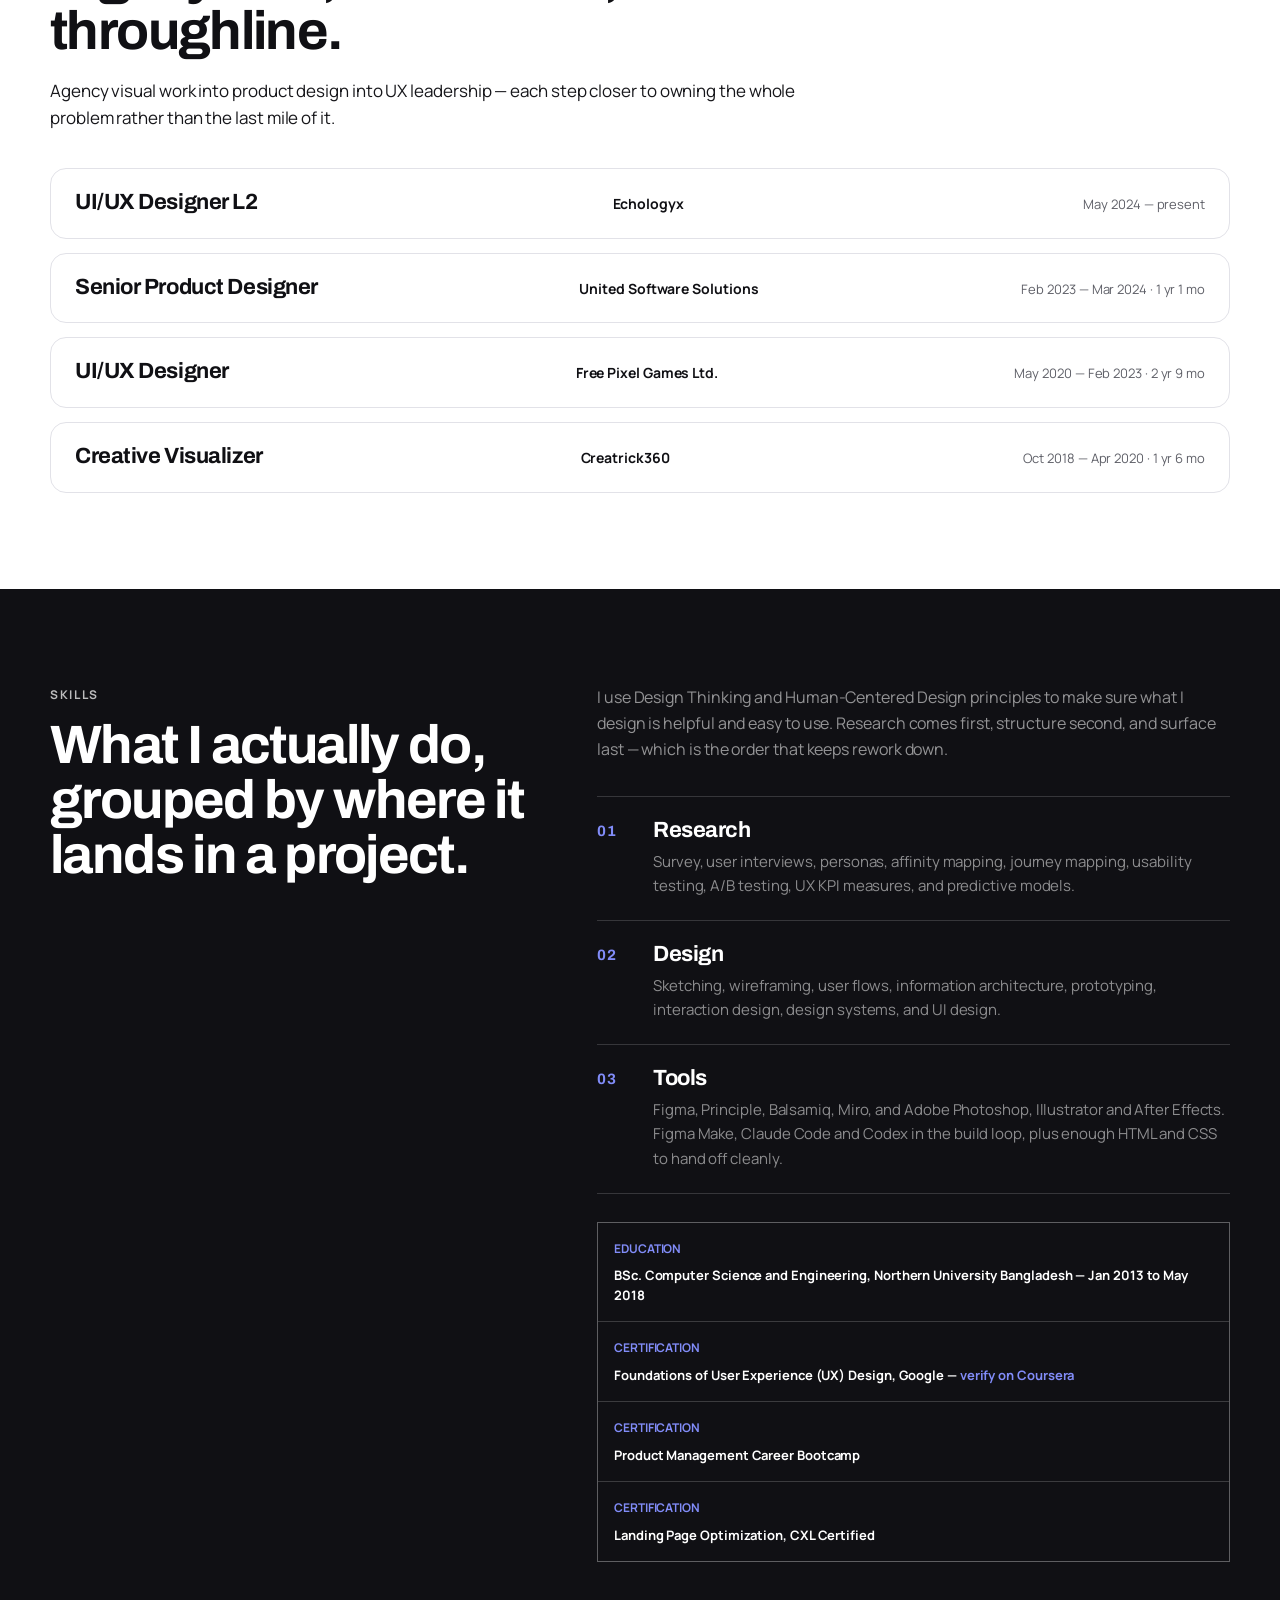
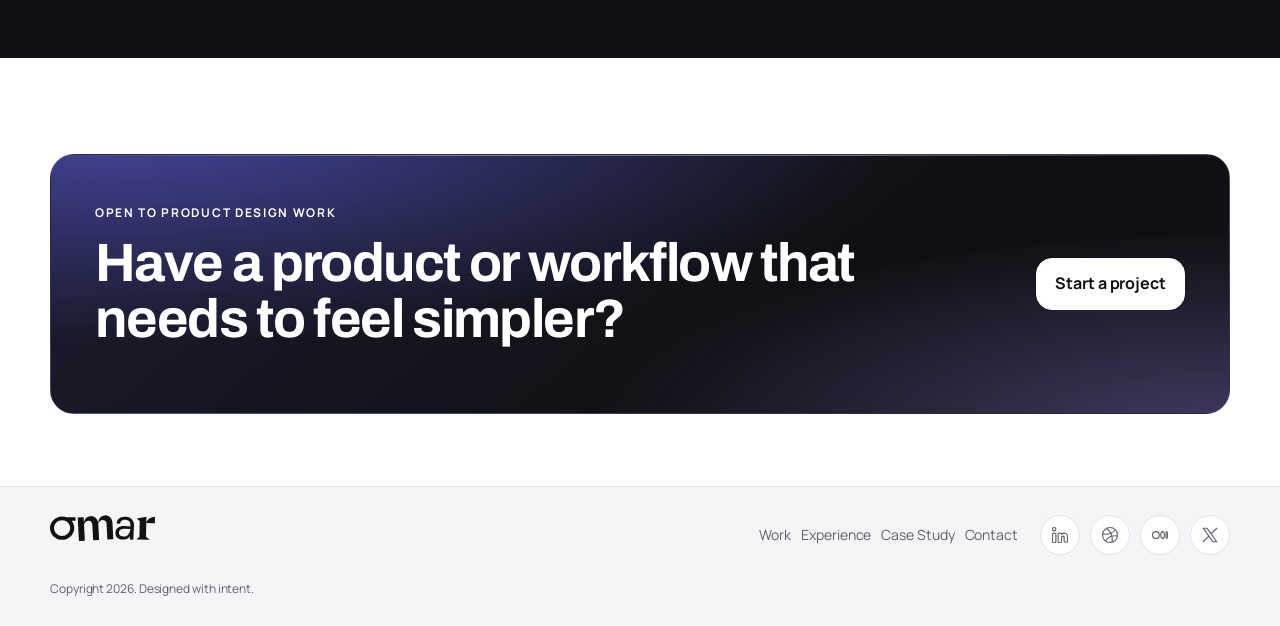
==== commit 97271424: "Add Figma Make to the AI tooling Goes in the hero card's AI workflow row and in the skills list, whi" ====
--- a/index.html
+++ b/index.html
@@ -155,7 +155,7 @@
             </div>
             <div>
               <dt>AI workflow</dt>
-              <dd>Claude Code, Codex</dd>
+              <dd>Figma Make, Claude Code, Codex</dd>
             </div>
           </dl>
         </div>
@@ -425,7 +425,7 @@
                 <span class="capability-index">03</span>
                 <div class="capability-body">
                   <h3>Tools</h3>
-                  <p>Figma, Principle, Balsamiq, Miro, and Adobe Photoshop, Illustrator and After Effects. Claude Code and Codex in the build loop, plus enough HTML and CSS to hand off cleanly.</p>
+                  <p>Figma, Principle, Balsamiq, Miro, and Adobe Photoshop, Illustrator and After Effects. Figma Make, Claude Code and Codex in the build loop, plus enough HTML and CSS to hand off cleanly.</p>
                 </div>
               </li>
             </ol>
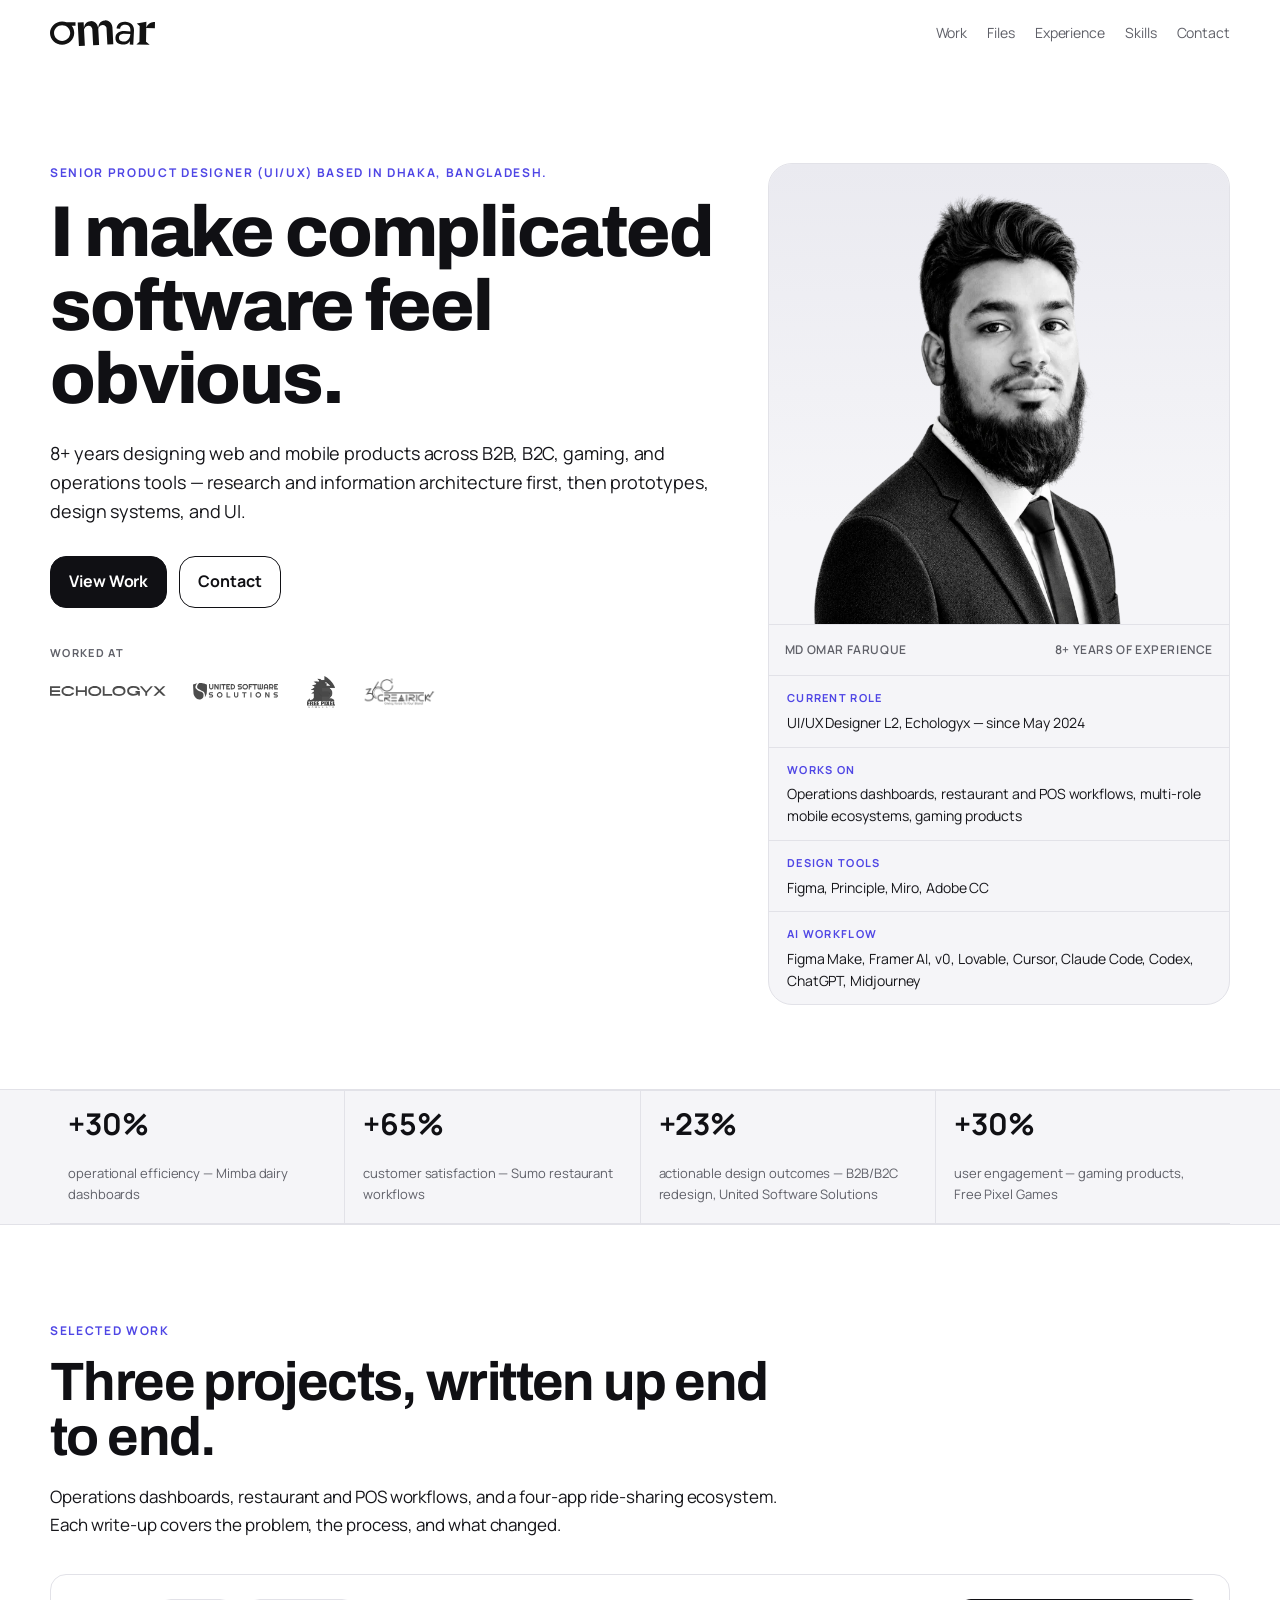
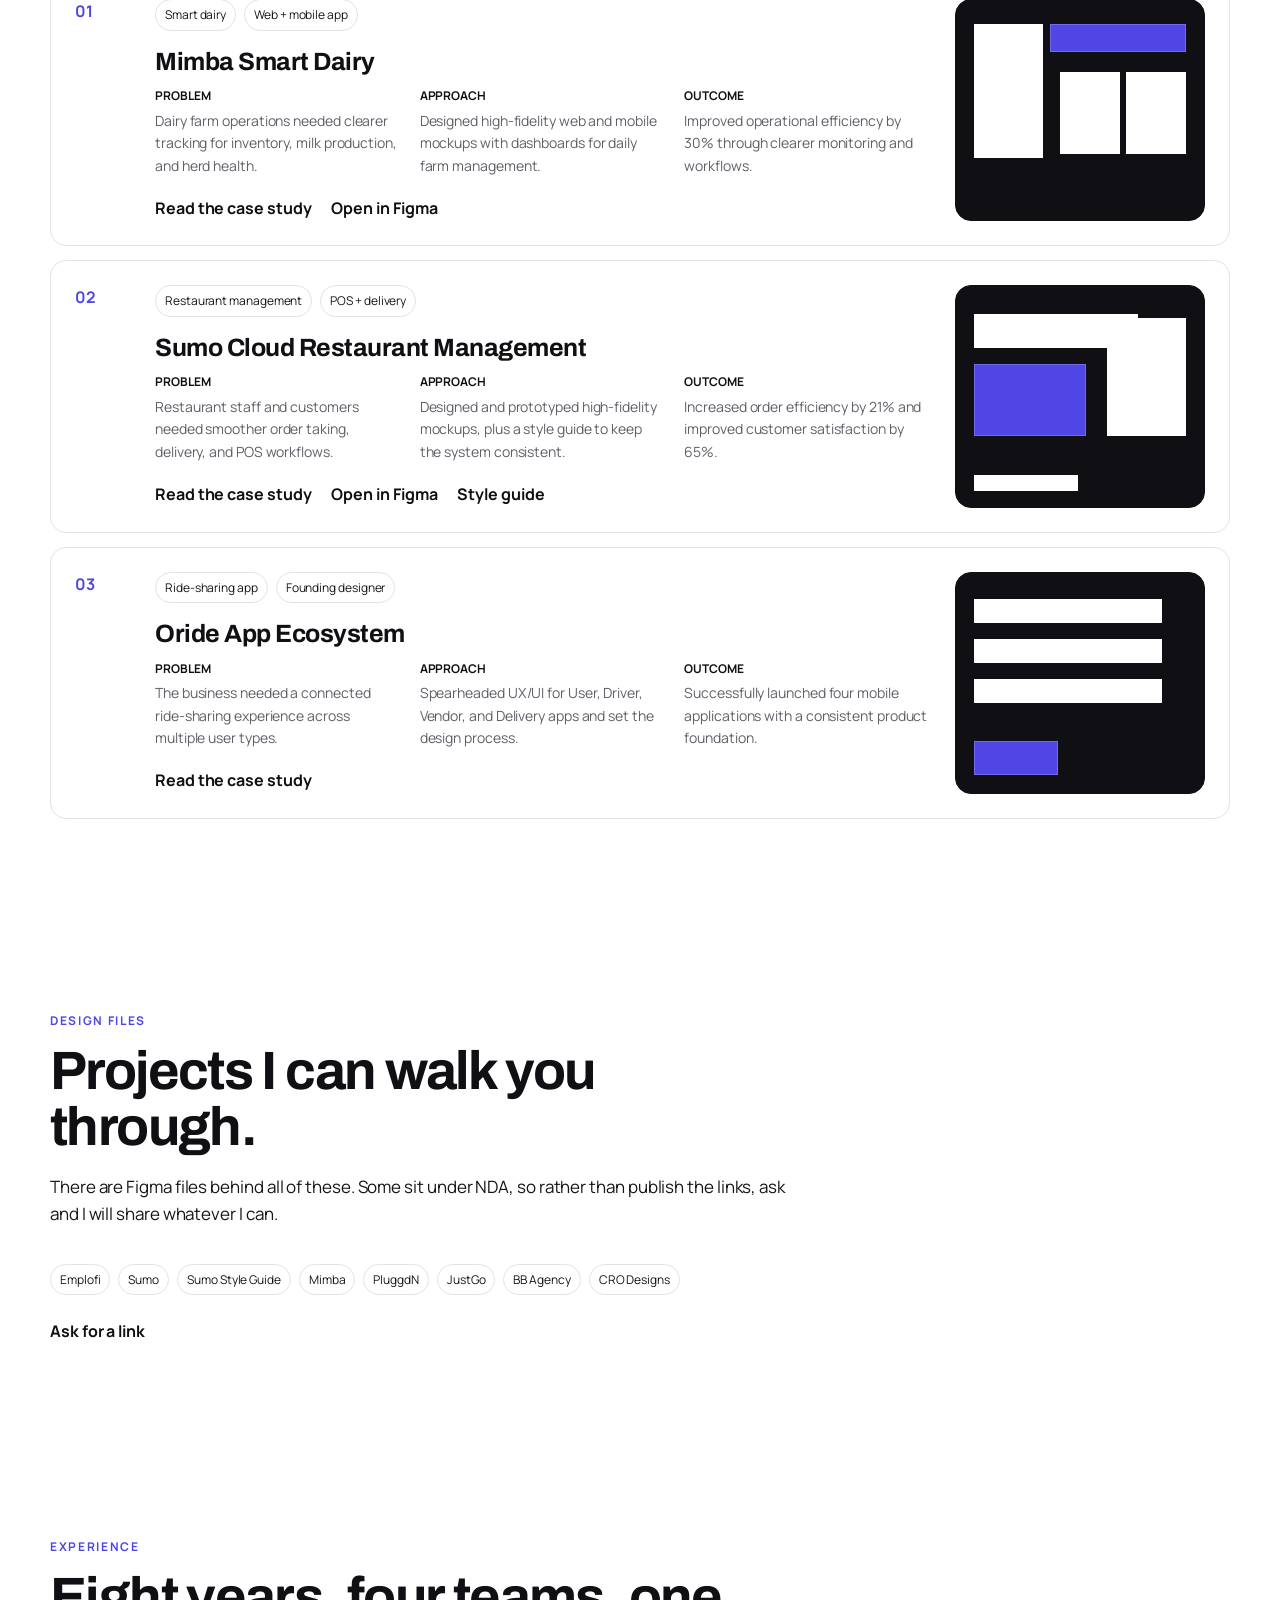
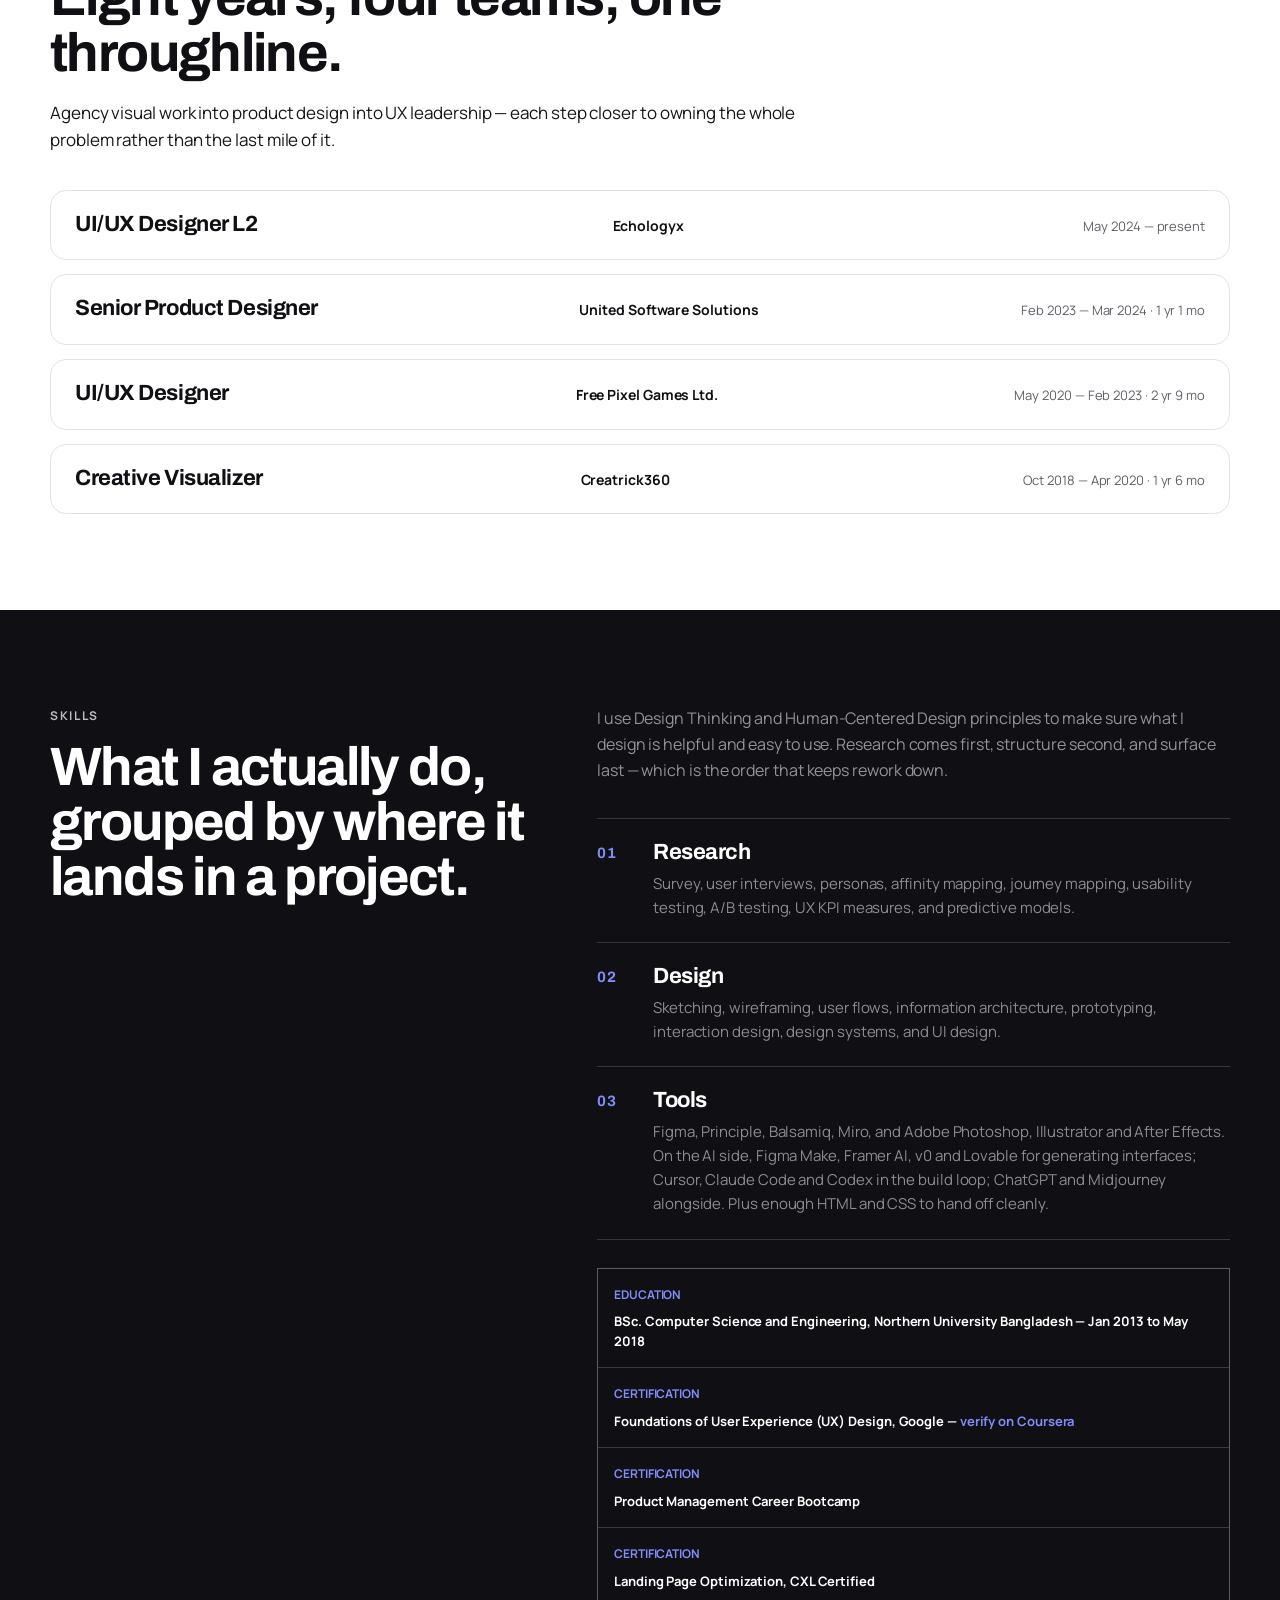
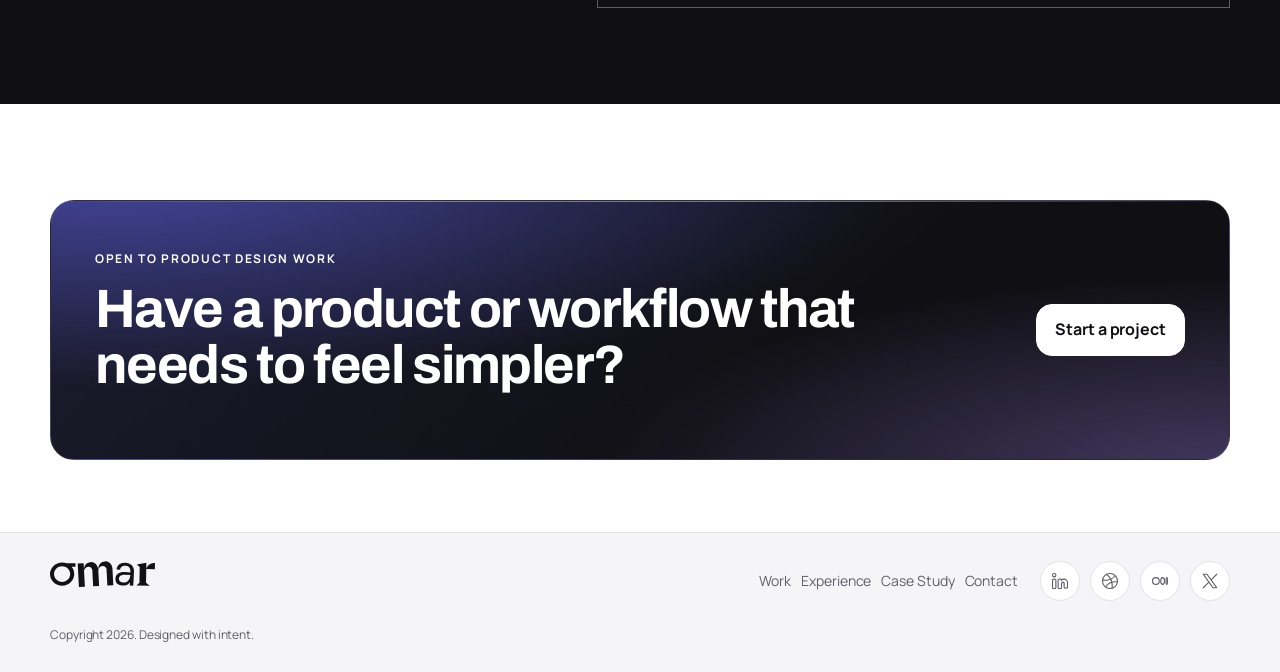
==== commit f4b6252d: "Add the rest of the AI tooling ChatGPT, Cursor, v0, Lovable, Midjourney and Framer AI join Figma Mak" ====
--- a/index.html
+++ b/index.html
@@ -155,7 +155,7 @@
             </div>
             <div>
               <dt>AI workflow</dt>
-              <dd>Figma Make, Claude Code, Codex</dd>
+              <dd>Figma Make, Framer AI, v0, Lovable, Cursor, Claude Code, Codex, ChatGPT, Midjourney</dd>
             </div>
           </dl>
         </div>
@@ -425,7 +425,7 @@
                 <span class="capability-index">03</span>
                 <div class="capability-body">
                   <h3>Tools</h3>
-                  <p>Figma, Principle, Balsamiq, Miro, and Adobe Photoshop, Illustrator and After Effects. Figma Make, Claude Code and Codex in the build loop, plus enough HTML and CSS to hand off cleanly.</p>
+                  <p>Figma, Principle, Balsamiq, Miro, and Adobe Photoshop, Illustrator and After Effects. On the AI side, Figma Make, Framer AI, v0 and Lovable for generating interfaces; Cursor, Claude Code and Codex in the build loop; ChatGPT and Midjourney alongside. Plus enough HTML and CSS to hand off cleanly.</p>
                 </div>
               </li>
             </ol>
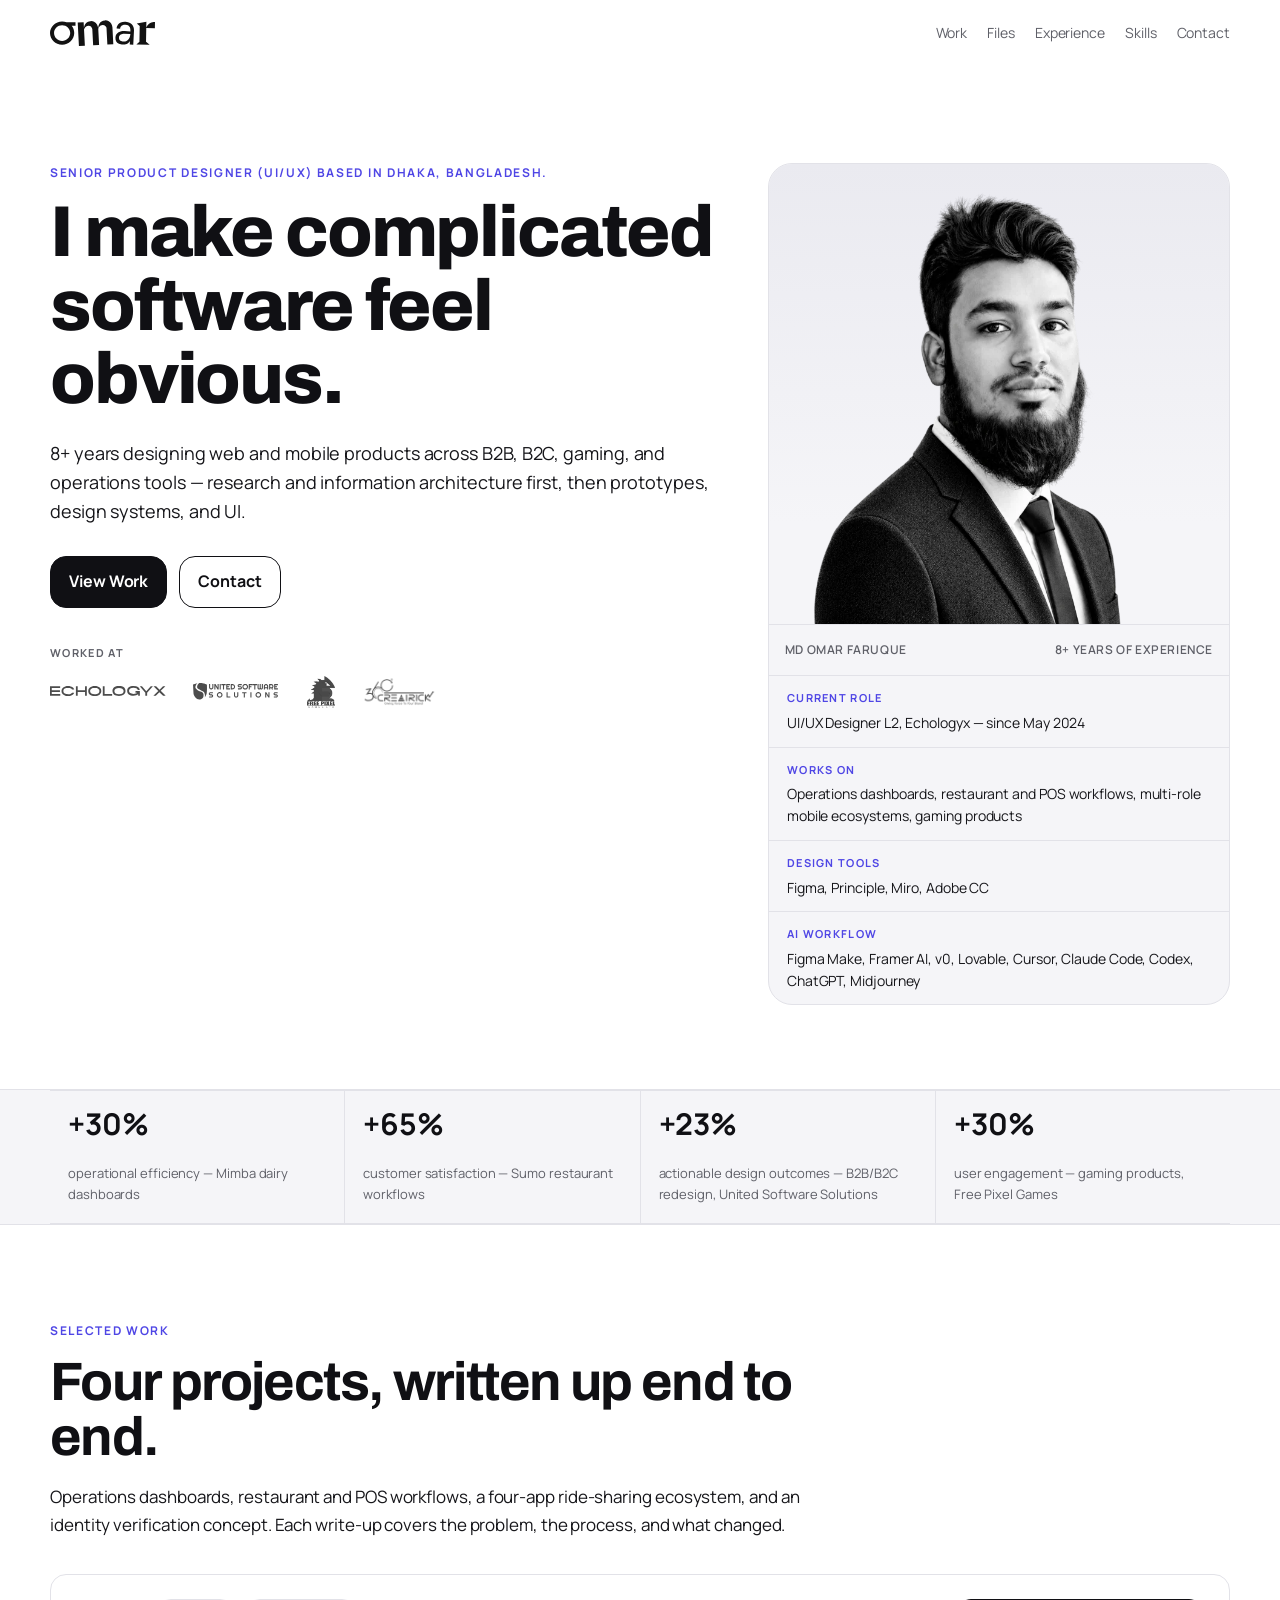
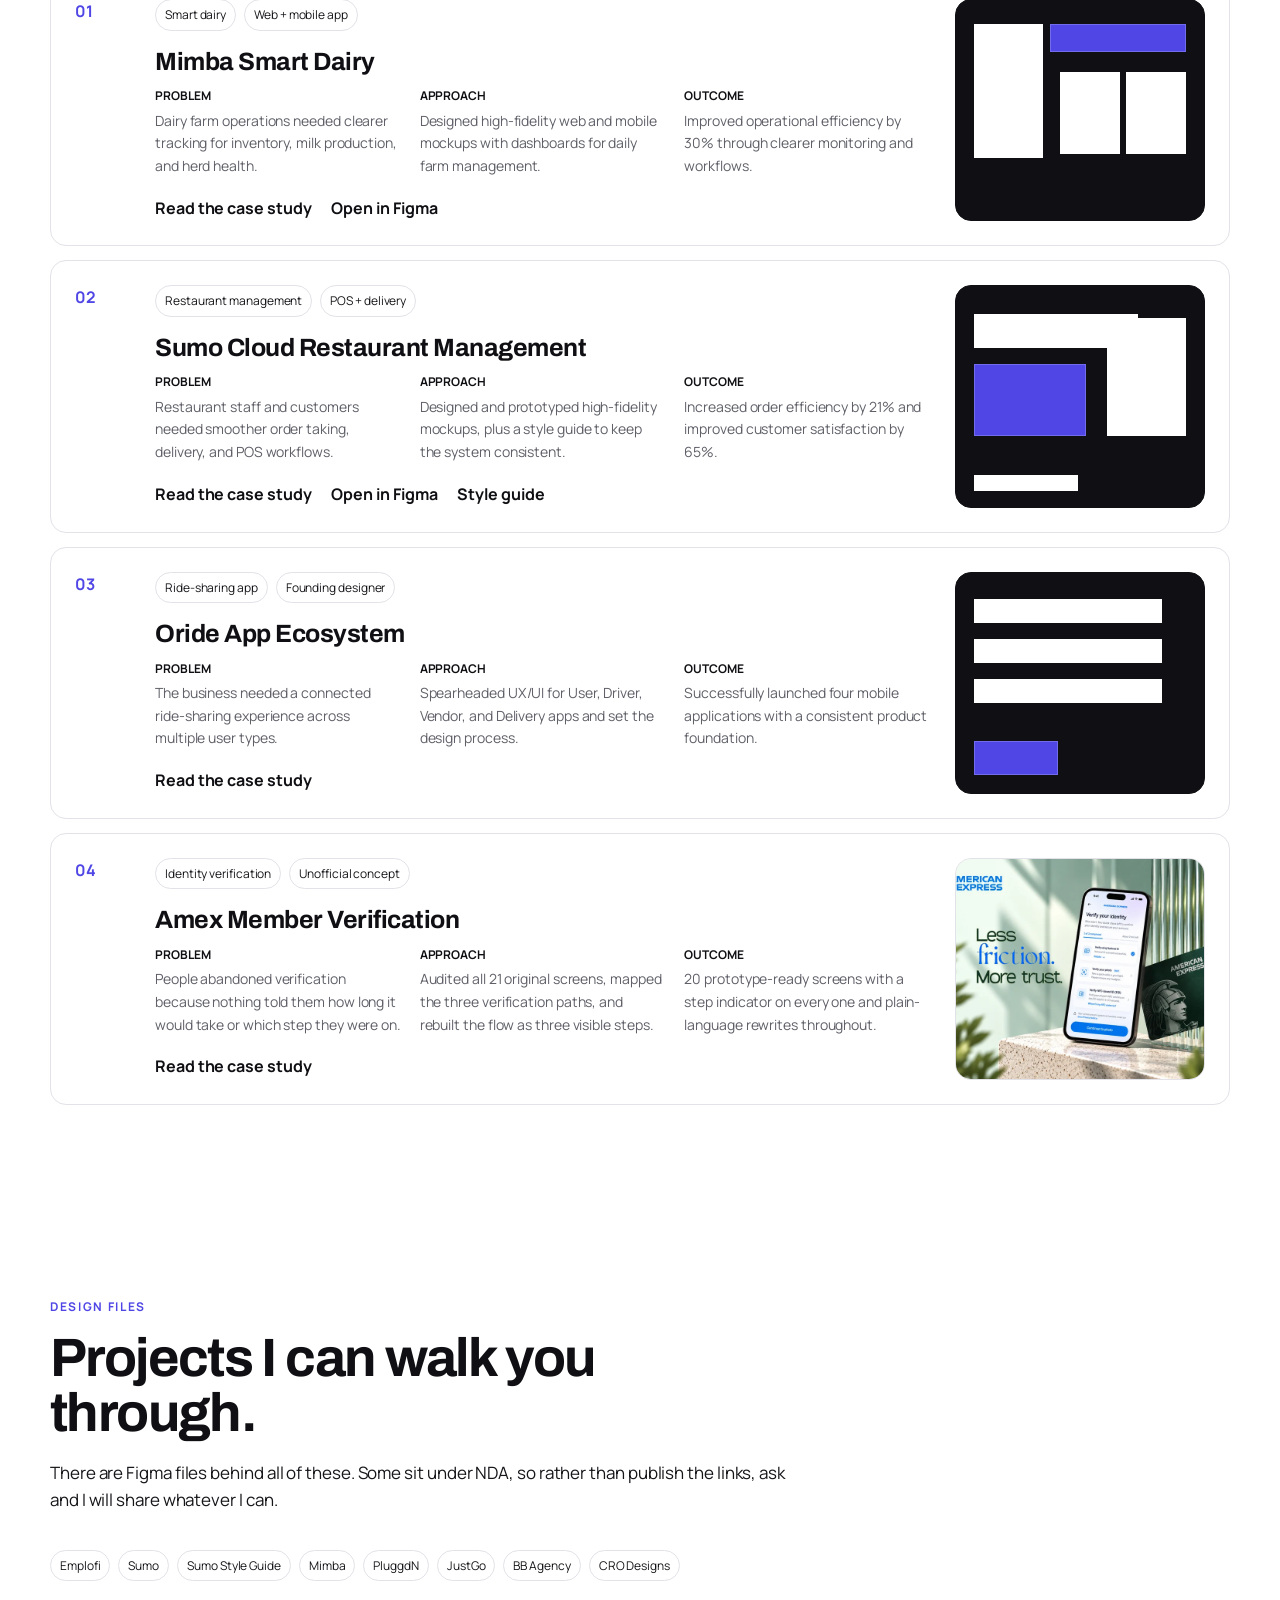
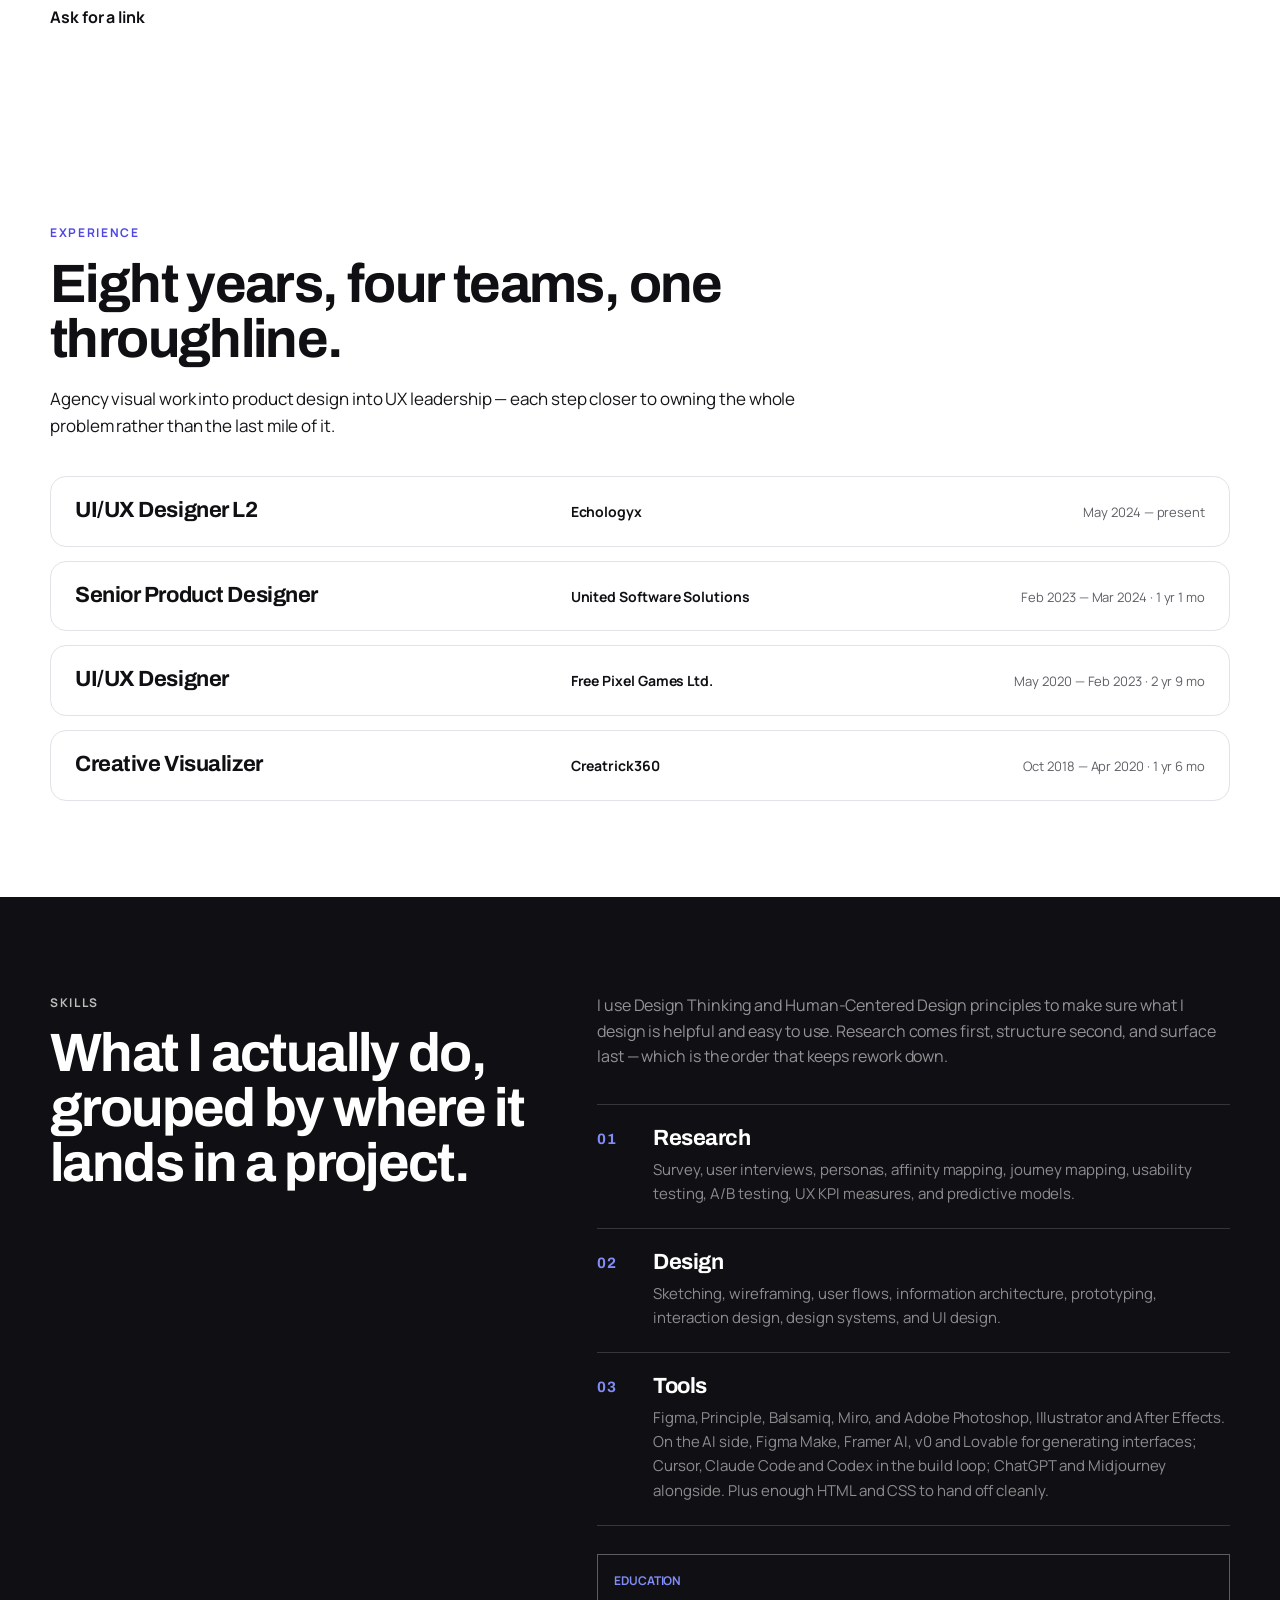
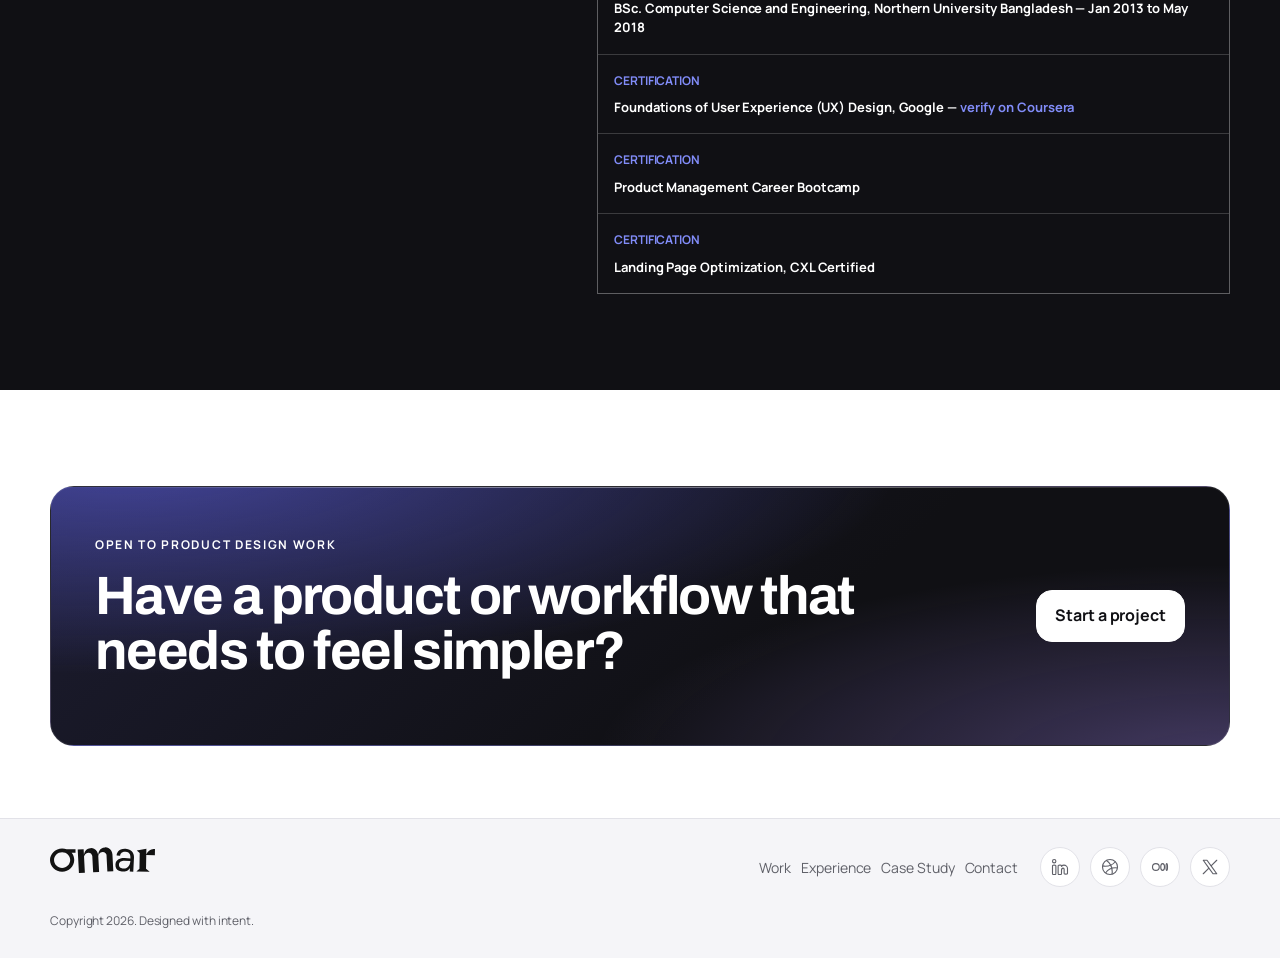
==== commit 713e8220: "Add the Amex member verification case study Fourth project in Selected Work, with the full 14-slide " ====
--- a/index.html
+++ b/index.html
@@ -185,11 +185,11 @@
       <section class="section shell" id="work" aria-labelledby="work-title">
         <div class="section-heading reveal">
           <p class="eyebrow">Selected work</p>
-          <h2 id="work-title">Three projects, written up end to end.</h2>
+          <h2 id="work-title">Four projects, written up end to end.</h2>
           <p>
-            Operations dashboards, restaurant and POS workflows, and a four-app
-            ride-sharing ecosystem. Each write-up covers the problem, the process,
-            and what changed.
+            Operations dashboards, restaurant and POS workflows, a four-app
+            ride-sharing ecosystem, and an identity verification concept. Each
+            write-up covers the problem, the process, and what changed.
           </p>
         </div>
 
@@ -317,6 +317,45 @@
                 <span></span>
                 <span></span>
               </div>
+            </div>
+          </article>
+
+          <article class="work-card reveal">
+            <div class="work-inner">
+              <div class="work-index">04</div>
+              <div class="work-main">
+                <p class="tag-row">
+                  <span>Identity verification</span>
+                  <span>Unofficial concept</span>
+                </p>
+                <h3><a href="case-study.html?work=amex">Amex Member Verification</a></h3>
+                <div class="work-detail-grid">
+                  <div>
+                    <span>Problem</span>
+                    <p>People abandoned verification because nothing told them how long it would take or which step they were on.</p>
+                  </div>
+                  <div>
+                    <span>Approach</span>
+                    <p>Audited all 21 original screens, mapped the three verification paths, and rebuilt the flow as three visible steps.</p>
+                  </div>
+                  <div>
+                    <span>Outcome</span>
+                    <p>20 prototype-ready screens with a step indicator on every one and plain-language rewrites throughout.</p>
+                  </div>
+                </div>
+                <p class="work-actions">
+                  <a class="text-link" href="case-study.html?work=amex">Read the case study</a>
+                </p>
+              </div>
+              <img
+                class="work-cover"
+                src="case-amex/cover.webp"
+                alt="Amex member verification concept, cover"
+                width="760"
+                height="570"
+                loading="lazy"
+                decoding="async"
+              >
             </div>
           </article>
         </div>
--- a/styles.css
+++ b/styles.css
@@ -886,6 +886,57 @@
   border-color: var(--accent);
 }
 
+/* One work card carries a real cover rather than the drawn placeholder. */
+.work-cover {
+  width: 100%;
+  height: 100%;
+  min-height: 180px;
+  object-fit: cover;
+  object-position: 50% 0;
+  border: 1px solid var(--line);
+  border-radius: var(--radius);
+  background: var(--soft);
+}
+
+.case-note {
+  max-width: 680px;
+  margin: 22px 0 0;
+  padding: 12px 16px;
+  border: 1px solid var(--line);
+  border-radius: var(--radius-sm);
+  background: var(--soft);
+  color: var(--muted);
+  font-size: 13px;
+  line-height: 1.5;
+}
+
+.case-deck {
+  display: grid;
+  gap: 20px;
+  padding-bottom: 24px;
+}
+
+.case-deck figure {
+  margin: 0;
+}
+
+.case-deck img {
+  width: 100%;
+  height: auto;
+  border: 1px solid var(--line);
+  border-radius: var(--radius);
+  background: var(--soft);
+}
+
+.case-deck figcaption {
+  margin-top: 10px;
+  color: var(--muted);
+  font-size: 12px;
+  font-weight: 700;
+  letter-spacing: 0.12em;
+  text-transform: uppercase;
+}
+
 .site-footer {
   border-top: 1px solid var(--line);
   padding: 28px 0;
@@ -1525,7 +1576,8 @@
     font-size: 17px;
   }
 
-  .project-visual {
+  .project-visual,
+  .work-cover {
     min-height: 220px;
   }
 
@@ -1536,10 +1588,13 @@
     padding: 22px 24px;
   }
 
-  /* Position, employer and tenure read as one line once there is room. */
+  /* Position, employer and tenure read as one line once there is room.
+     The date column is fixed rather than auto: tenure strings differ in
+     length, and with auto each card sized its own columns, so the employer
+     never lined up from row to row. */
   .role-head {
     display: grid;
-    grid-template-columns: minmax(0, 1.15fr) minmax(0, 1fr) auto;
+    grid-template-columns: minmax(0, 1.15fr) minmax(0, 1fr) 200px;
     align-items: baseline;
     gap: 8px 26px;
   }
